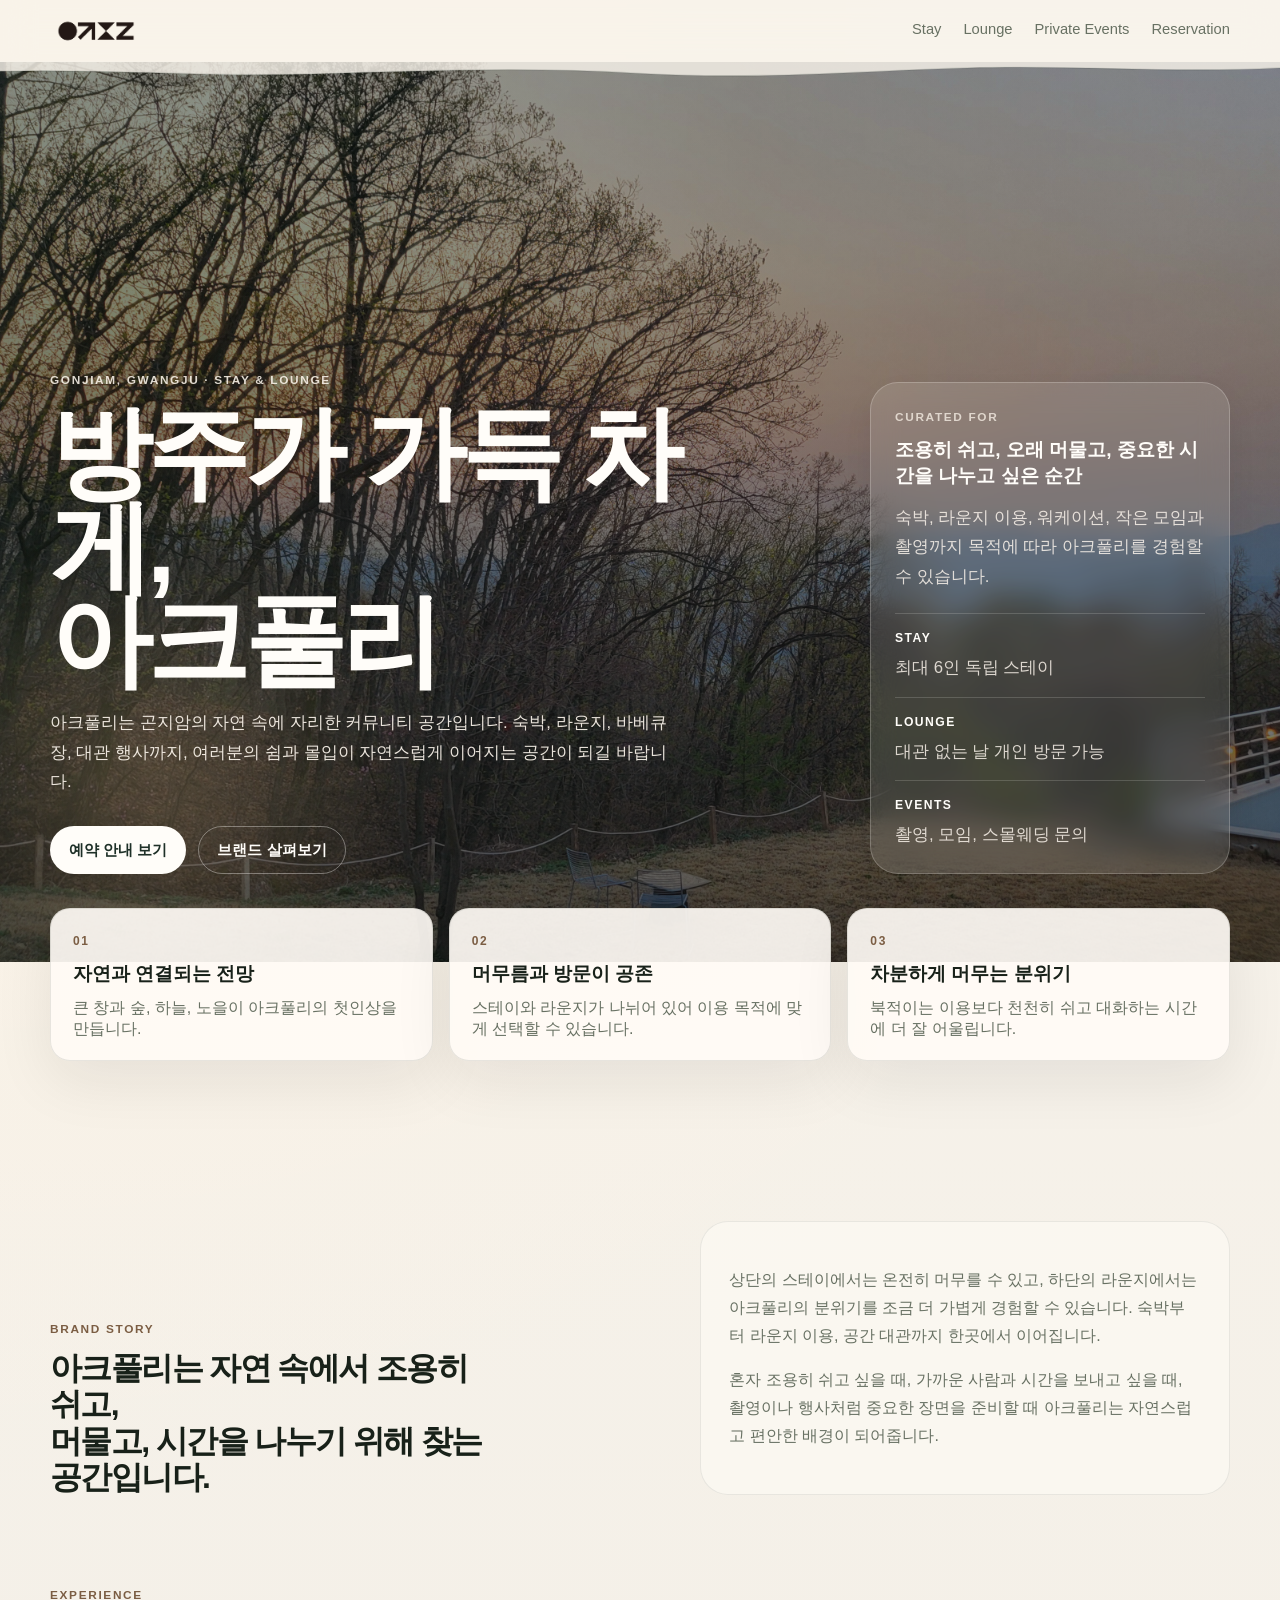
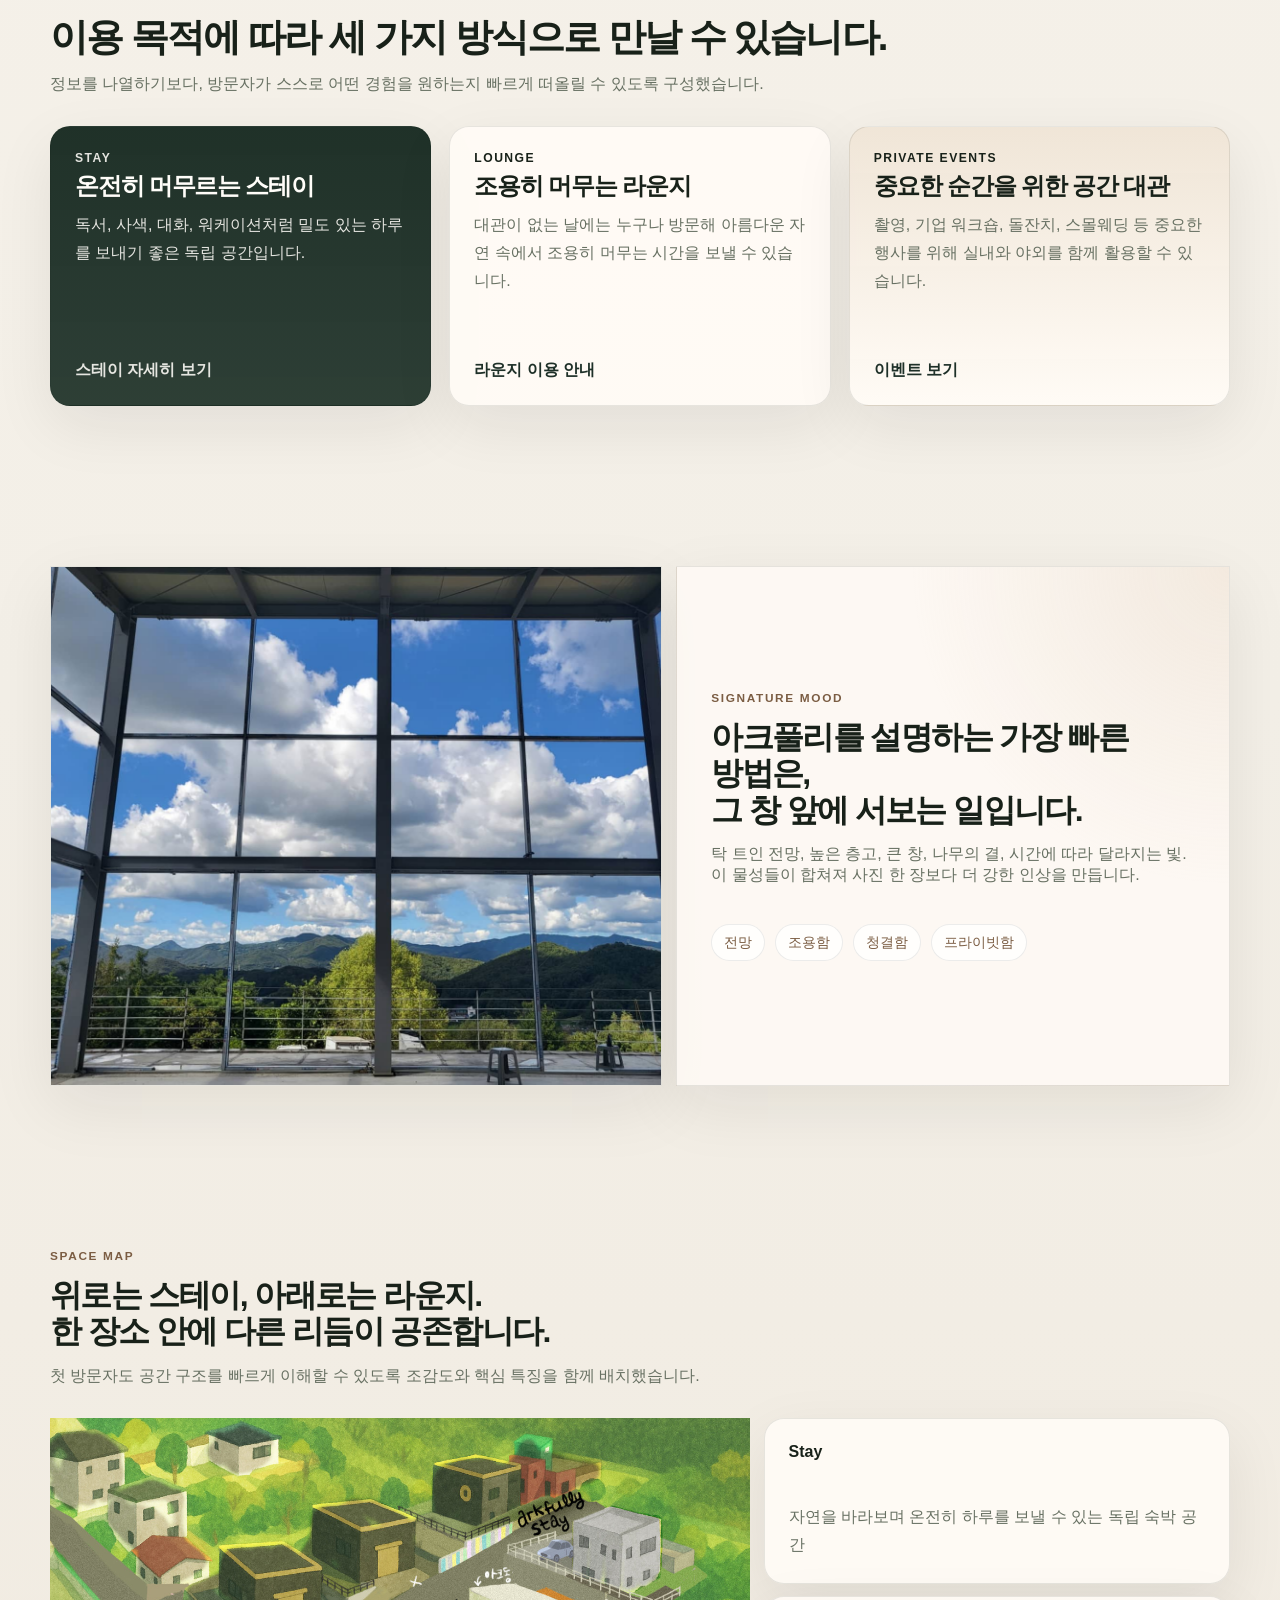
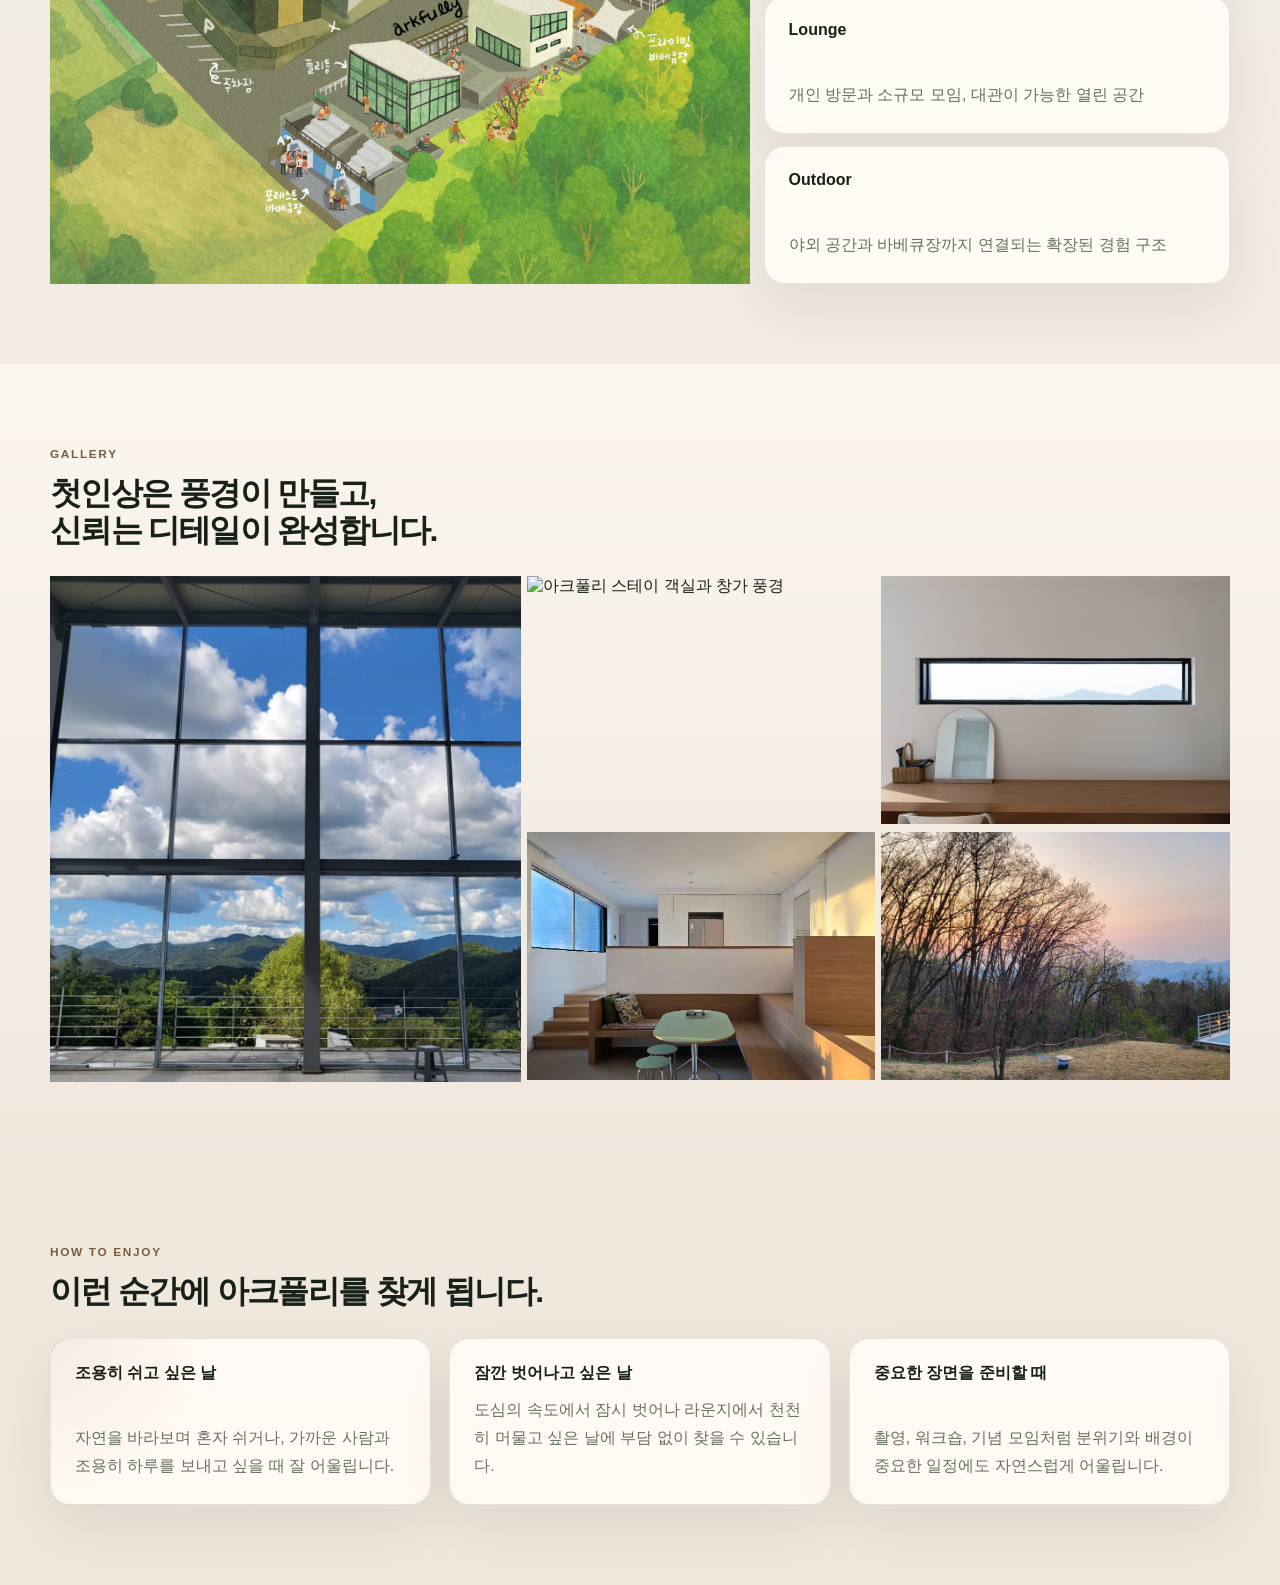
==== site/index.html @ 99c3beea "Initial site and GitHub Pages setup" ====
<!DOCTYPE html>
<html lang="ko">
<head>
  <meta charset="UTF-8">
  <meta name="viewport" content="width=device-width, initial-scale=1.0">
  <title>Arkfully | 자연 안에서 머무름의 결을 회복하는 공간</title>
  <meta name="description" content="아크풀리는 경기도 광주 곤지암에 위치한 스테이와 라운지 공간입니다. 자연, 조용함, 프라이빗한 머무름이 어우러진 아크풀리의 분위기를 만나보세요.">
  <link rel="preconnect" href="https://cdn.jsdelivr.net">
  <link rel="stylesheet" href="https://cdn.jsdelivr.net/gh/sunn-us/SUIT/fonts/variable/woff2/SUIT-Variable.css">
  <link rel="stylesheet" href="https://cdn.jsdelivr.net/npm/photoswipe@5.4.4/dist/photoswipe.css">
  <link rel="stylesheet" href="styles.css">
</head>
<body>
  <header class="site-header">
    <div class="shell nav-wrap">
      <a class="brand" href="index.html">
        <img src="assets/images/logo-brown.png" alt="arkfully logo">
      </a>
      <nav class="main-nav">
        <a href="stay.html">Stay</a>
        <a href="lounge.html">Lounge</a>
        <a href="events.html">Private Events</a>
        <a href="reservation.html">Reservation</a>
      </nav>
    </div>
  </header>

  <main>
    <section class="hero hero-home">
      <img class="hero-bg" src="assets/images/hero-main.jpg" alt="아크풀리의 숲과 노을, 야외 공간">
      <div class="hero-overlay"></div>
      <div class="hero-glow"></div>
      <div class="shell hero-content hero-grid">
        <div class="hero-copy">
          <span class="eyebrow">Gonjiam, Gwangju · Stay & Lounge</span>
          <h1>방주가 가득 차게,<br>아크풀리</h1>
          <p>아크풀리는 곤지암의 자연 속에 자리한 커뮤니티 공간입니다. 숙박, 라운지, 바베큐장, 대관 행사까지, 여러분의 쉼과 몰입이 자연스럽게 이어지는 공간이 되길 바랍니다.</p>
          <div class="hero-actions">
            <a class="btn btn-primary" href="reservation.html">예약 안내 보기</a>
            <a class="btn btn-ghost" href="#story">브랜드 살펴보기</a>
          </div>
        </div>
        <aside class="hero-note">
          <span class="hero-note-label">Curated For</span>
            <strong>조용히 쉬고, 오래 머물고, 중요한 시간을 나누고 싶은 순간</strong>
            <p>숙박, 라운지 이용, 워케이션, 작은 모임과 촬영까지 목적에 따라 아크풀리를 경험할 수 있습니다.</p>
          <div class="hero-note-list">
            <div>
              <span>Stay</span>
              <p>최대 6인 독립 스테이</p>
            </div>
            <div>
              <span>Lounge</span>
              <p>대관 없는 날 개인 방문 가능</p>
            </div>
            <div>
              <span>Events</span>
              <p>촬영, 모임, 스몰웨딩 문의</p>
            </div>
          </div>
        </aside>
      </div>
    </section>

    <section class="section section-overlap">
      <div class="shell">
        <div class="hero-metrics">
          <article>
            <span>01</span>
            <strong>자연과 연결되는 전망</strong>
            <p>큰 창과 숲, 하늘, 노을이 아크풀리의 첫인상을 만듭니다.</p>
          </article>
          <article>
            <span>02</span>
            <strong>머무름과 방문이 공존</strong>
            <p>스테이와 라운지가 나뉘어 있어 이용 목적에 맞게 선택할 수 있습니다.</p>
          </article>
          <article>
            <span>03</span>
            <strong>차분하게 머무는 분위기</strong>
            <p>북적이는 이용보다 천천히 쉬고 대화하는 시간에 더 잘 어울립니다.</p>
          </article>
        </div>
      </div>
    </section>

    <section class="section" id="story">
      <div class="shell">
        <div class="split-intro split-intro-strong">
          <div>
            <span class="section-kicker">Brand Story</span>
            <h2>아크풀리는 자연 속에서 조용히 쉬고,<br>머물고, 시간을 나누기 위해 찾는 공간입니다.</h2>
          </div>
          <div class="story-block">
            <p>상단의 스테이에서는 온전히 머무를 수 있고, 하단의 라운지에서는 아크풀리의 분위기를 조금 더 가볍게 경험할 수 있습니다. 숙박부터 라운지 이용, 공간 대관까지 한곳에서 이어집니다.</p>
            <p>혼자 조용히 쉬고 싶을 때, 가까운 사람과 시간을 보내고 싶을 때, 촬영이나 행사처럼 중요한 장면을 준비할 때 아크풀리는 자연스럽고 편안한 배경이 되어줍니다.</p>
          </div>
        </div>
      </div>
    </section>

    <section class="section compact-top">
      <div class="shell">
        <div class="section-head">
          <span class="section-kicker">Experience</span>
          <h2>이용 목적에 따라 세 가지 방식으로 만날 수 있습니다.</h2>
          <p>정보를 나열하기보다, 방문자가 스스로 어떤 경험을 원하는지 빠르게 떠올릴 수 있도록 구성했습니다.</p>
        </div>
        <div class="card-grid three">
          <article class="feature-card tone-forest feature-card-rich">
            <span>Stay</span>
            <h3>온전히 머무르는 스테이</h3>
            <p>독서, 사색, 대화, 워케이션처럼 밀도 있는 하루를 보내기 좋은 독립 공간입니다.</p>
            <a href="stay.html">스테이 자세히 보기</a>
          </article>
          <article class="feature-card feature-card-rich">
            <span>Lounge</span>
            <h3>조용히 머무는 라운지</h3>
            <p>대관이 없는 날에는 누구나 방문해 아름다운 자연 속에서 조용히 머무는 시간을 보낼 수 있습니다.</p>
            <a href="lounge.html">라운지 이용 안내</a>
          </article>
          <article class="feature-card tone-sand feature-card-rich">
            <span>Private Events</span>
            <h3>중요한 순간을 위한 공간 대관</h3>
            <p>촬영, 기업 워크숍, 돌잔치, 스몰웨딩 등 중요한 행사를 위해 실내와 야외를 함께 활용할 수 있습니다.</p>
            <a href="events.html">이벤트 보기</a>
          </article>
        </div>
      </div>
    </section>

    <section class="section">
      <div class="shell editorial-grid">
        <article class="editorial-card editorial-card-image">
          <img src="assets/images/ig-lounge-windowmountain.jpg" alt="아크풀리 라운지의 큰 창과 산 풍경">
        </article>
        <article class="editorial-card editorial-card-copy">
            <span class="section-kicker">Signature Mood</span>
          <h2>아크풀리를 설명하는 가장 빠른 방법은,<br>그 창 앞에 서보는 일입니다.</h2>
          <p>탁 트인 전망, 높은 층고, 큰 창, 나무의 결, 시간에 따라 달라지는 빛. 이 물성들이 합쳐져 사진 한 장보다 더 강한 인상을 만듭니다.</p>
          <div class="tag-row tag-row-neutral">
            <span>전망</span>
            <span>조용함</span>
            <span>청결함</span>
            <span>프라이빗함</span>
          </div>
        </article>
      </div>
    </section>

    <section class="section">
      <div class="shell">
        <div class="section-head short">
          <span class="section-kicker">Space Map</span>
          <h2>위로는 스테이, 아래로는 라운지.<br>한 장소 안에 다른 리듬이 공존합니다.</h2>
          <p>첫 방문자도 공간 구조를 빠르게 이해할 수 있도록 조감도와 핵심 특징을 함께 배치했습니다.</p>
        </div>
        <div class="overview-grid overview-grid-wide">
          <article class="overview-visual">
            <img src="assets/images/space-overview.jpeg" alt="아크풀리 공간 구조 조감도">
          </article>
          <div class="overview-list">
            <article class="mini-card">
              <strong>Stay</strong>
              <p>자연을 바라보며 온전히 하루를 보낼 수 있는 독립 숙박 공간</p>
            </article>
            <article class="mini-card">
              <strong>Lounge</strong>
              <p>개인 방문과 소규모 모임, 대관이 가능한 열린 공간</p>
            </article>
            <article class="mini-card">
              <strong>Outdoor</strong>
              <p>야외 공간과 바베큐장까지 연결되는 확장된 경험 구조</p>
            </article>
          </div>
        </div>
      </div>
    </section>

    <section class="section section-soft">
      <div class="shell">
        <div class="section-head short">
          <span class="section-kicker">Gallery</span>
          <h2>첫인상은 풍경이 만들고,<br>신뢰는 디테일이 완성합니다.</h2>
        </div>
        <div class="gallery-pswp js-pswp-gallery" id="main-gallery" aria-label="아크풀리 주요 사진 모음">
          <a class="gallery-tile gallery-tile-wide" href="assets/images/ig-lounge-windowmountain.jpg" data-pswp-width="1440" data-pswp-height="1080" target="_blank" rel="noreferrer">
            <img src="assets/images/ig-lounge-windowmountain.jpg" alt="아크풀리 라운지의 큰 창과 산 풍경">
            <span class="gallery-caption">라운지의 메인 뷰</span>
          </a>
          <a class="gallery-tile" href="assets/images/stay-05.jpg" data-pswp-width="6988" data-pswp-height="4659" target="_blank" rel="noreferrer">
            <img src="assets/images/stay-05.jpg" alt="아크풀리 스테이 객실과 창가 풍경">
            <span class="gallery-caption">볕이 머무는 객실</span>
          </a>
          <a class="gallery-tile" href="assets/images/stay-04.jpg" data-pswp-width="4000" data-pswp-height="2672" target="_blank" rel="noreferrer">
            <img src="assets/images/stay-04.jpg" alt="아크풀리 실내 전경">
            <span class="gallery-caption">공간의 넓이를 보여주는 장면</span>
          </a>
          <a class="gallery-tile" href="assets/images/ig-stay-living.jpg" data-pswp-width="1440" data-pswp-height="809" target="_blank" rel="noreferrer">
            <img src="assets/images/ig-stay-living.jpg" alt="아크풀리 스테이의 소파와 침실 디테일">
            <span class="gallery-caption">머무름의 디테일</span>
          </a>
          <a class="gallery-tile" href="assets/images/outdoor-01.jpg" data-pswp-width="4000" data-pswp-height="2252" target="_blank" rel="noreferrer">
            <img src="assets/images/outdoor-01.jpg" alt="아크풀리 야외 데크와 숲 풍경">
            <span class="gallery-caption">숲과 맞닿은 바깥</span>
          </a>
        </div>
      </div>
    </section>

    <section class="section">
      <div class="shell">
        <div class="section-head short">
          <span class="section-kicker">How To Enjoy</span>
          <h2>이런 순간에 아크풀리를 찾게 됩니다.</h2>
        </div>
        <div class="card-grid three">
          <article class="quote-card quote-card-accent">
            <strong>조용히 쉬고 싶은 날</strong>
            <p>자연을 바라보며 혼자 쉬거나, 가까운 사람과 조용히 하루를 보내고 싶을 때 잘 어울립니다.</p>
          </article>
          <article class="quote-card">
            <strong>잠깐 벗어나고 싶은 날</strong>
            <p>도심의 속도에서 잠시 벗어나 라운지에서 천천히 머물고 싶은 날에 부담 없이 찾을 수 있습니다.</p>
          </article>
          <article class="quote-card">
            <strong>중요한 장면을 준비할 때</strong>
            <p>촬영, 워크숍, 기념 모임처럼 분위기와 배경이 중요한 일정에도 자연스럽게 어울립니다.</p>
          </article>
        </div>
      </div>
    </section>
  </main>
  <script type="module" src="gallery.js"></script>
</body>
</html>
---- site/styles.css ----
:root {
  --bg: #f3efe7;
  --bg-deep: #e7dece;
  --paper: rgba(255, 251, 246, 0.92);
  --paper-strong: #fffdf9;
  --forest: #1e3028;
  --forest-soft: #304438;
  --earth: #7b5d43;
  --earth-deep: #5e4330;
  --sand: #d9c4ab;
  --sand-soft: #efe4d6;
  --text: #182119;
  --muted: #687163;
  --line: rgba(24, 33, 25, 0.1);
  --line-strong: rgba(24, 33, 25, 0.16);
  --white: #fffdf9;
  --shadow: 0 20px 60px rgba(29, 28, 23, 0.08);
  --shadow-soft: 0 14px 30px rgba(29, 28, 23, 0.06);
  --radius-lg: 28px;
  --radius-md: 20px;
}

* {
  box-sizing: border-box;
}

html {
  scroll-behavior: smooth;
}

body {
  margin: 0;
  color: var(--text);
  background:
    radial-gradient(circle at top left, rgba(255, 243, 226, 0.9), transparent 30%),
    linear-gradient(180deg, #f8f3eb 0%, var(--bg) 48%, #efe7db 100%);
  font-family: "SUIT Variable", "Pretendard", sans-serif;
}

img {
  display: block;
  max-width: 100%;
}

a {
  color: inherit;
  text-decoration: none;
}

.shell {
  width: min(1180px, calc(100% - 32px));
  margin: 0 auto;
}

.site-header {
  position: sticky;
  top: 0;
  z-index: 30;
  overflow: visible;
  backdrop-filter: blur(16px);
  background: rgba(248, 243, 235, 0.76);
  border-bottom: 0;
}

.site-header::after {
  content: "";
  position: absolute;
  left: 0;
  right: 0;
  top: calc(100% - 1px);
  height: 22px;
  pointer-events: none;
  background:
    url("data:image/svg+xml,%3Csvg xmlns='http://www.w3.org/2000/svg' viewBox='0 0 1440 32' preserveAspectRatio='none'%3E%3Cpath d='M0 0H1440V10C1320 18 1216 6 1088 10C972 14 850 28 720 18C592 8 472 14 352 19C232 24 120 11 0 15V0Z' fill='%23f8f3eb' fill-opacity='.82'/%3E%3Cpath d='M0 15C120 11 232 24 352 19C472 14 592 8 720 18C850 28 972 14 1088 10C1216 6 1320 18 1440 10' fill='none' stroke='%23212b24' stroke-opacity='.14' stroke-width='1.4' vector-effect='non-scaling-stroke'/%3E%3C/svg%3E")
    center bottom / 100% 100% no-repeat;
}

.nav-wrap {
  display: flex;
  align-items: center;
  justify-content: space-between;
  gap: 20px;
  padding: 14px 0;
}

.brand img {
  width: 92px;
}

.main-nav {
  display: flex;
  flex-wrap: wrap;
  gap: 22px;
  color: var(--muted);
  font-size: 0.92rem;
  font-weight: 520;
}

.main-nav a {
  position: relative;
  padding-bottom: 4px;
}

.main-nav a.active,
.main-nav a:hover {
  color: var(--forest);
}

.main-nav a.active::after,
.main-nav a:hover::after {
  content: "";
  position: absolute;
  left: 0;
  right: 0;
  bottom: 0;
  height: 1px;
  background: currentColor;
}

.hero {
  position: relative;
  overflow: hidden;
}

.hero-home {
  min-height: 100vh;
  display: grid;
  align-items: end;
}

.hero-bg,
.arch-frame img,
.overview-visual img,
.editorial-card-image img,
.gallery-card img {
  width: 100%;
  height: 100%;
  object-fit: cover;
}

.hero-bg {
  position: absolute;
  inset: 0;
  object-position: center center;
}

.hero-overlay {
  position: absolute;
  inset: 0;
  background:
    linear-gradient(180deg, rgba(18, 18, 18, 0.16), rgba(18, 18, 18, 0.58)),
    linear-gradient(120deg, rgba(18, 43, 31, 0.42), rgba(98, 64, 44, 0.18));
}

.hero-glow {
  position: absolute;
  inset: auto auto -12% -10%;
  width: 44vw;
  aspect-ratio: 1;
  border-radius: 999px;
  background: radial-gradient(circle, rgba(255, 204, 145, 0.24), transparent 68%);
  filter: blur(24px);
}

.hero-content {
  position: relative;
  z-index: 2;
  color: var(--white);
}

.hero-grid {
  display: grid;
  grid-template-columns: minmax(0, 1.15fr) minmax(280px, 360px);
  gap: 28px;
  padding: 120px 0 88px;
  align-items: end;
}

.hero-copy {
  max-width: 740px;
}

.hero-note {
  padding: 24px;
  border-radius: var(--radius-lg);
  background: rgba(255, 252, 247, 0.12);
  border: 1px solid rgba(255, 251, 246, 0.22);
  box-shadow: var(--shadow-soft);
  backdrop-filter: blur(14px);
}

.hero-note-label,
.eyebrow,
.section-kicker {
  display: inline-flex;
  align-items: center;
  letter-spacing: 0.14em;
  text-transform: uppercase;
  font-size: 0.74rem;
  font-weight: 700;
}

.eyebrow {
  color: rgba(255, 248, 239, 0.86);
}

.section-kicker {
  margin-bottom: 14px;
  color: var(--earth);
}

.hero-note-label {
  color: rgba(255, 248, 239, 0.72);
}

h1,
h2,
h3 {
  margin: 0;
  font-family: "SUIT Variable", "Pretendard", sans-serif;
  font-weight: 720;
  letter-spacing: -0.05em;
}

h1 {
  margin-top: 18px;
  font-size: clamp(3.4rem, 8vw, 6.8rem);
  line-height: 0.92;
}

h2 {
  font-size: clamp(1.72rem, 3vw, 2.8rem);
  line-height: 1.08;
}

h3 {
  font-size: 1.48rem;
  line-height: 1.12;
}

.hero p,
.page-copy,
.split-intro p,
.section-head p,
.feature-card p,
.mini-card p,
.quote-card p,
.hero-note p,
.cta-panel p,
.gallery-card figcaption {
  line-height: 1.75;
}

.hero p {
  max-width: 620px;
  margin: 20px 0 0;
  font-size: 1.05rem;
  color: rgba(255, 248, 239, 0.9);
}

.hero-actions {
  display: flex;
  flex-wrap: wrap;
  gap: 12px;
  margin-top: 30px;
}

.btn {
  display: inline-flex;
  align-items: center;
  justify-content: center;
  min-height: 48px;
  padding: 0 18px;
  border-radius: 999px;
  border: 1px solid transparent;
  font-size: 0.95rem;
  font-weight: 650;
  transition: transform 160ms ease, background-color 160ms ease, border-color 160ms ease;
}

.btn:hover {
  transform: translateY(-1px);
}

.btn-primary {
  background: var(--white);
  color: var(--forest);
}

.btn-ghost {
  background: transparent;
  color: var(--white);
  border-color: rgba(255, 253, 248, 0.36);
}

.btn-ghost.dark {
  color: var(--forest);
  border-color: rgba(33, 50, 40, 0.18);
}

.hero-note strong {
  display: block;
  margin-top: 12px;
  font-size: 1.2rem;
  line-height: 1.35;
}

.hero-note p {
  margin: 14px 0 0;
  color: rgba(255, 248, 239, 0.82);
}

.hero-note-list {
  display: grid;
  gap: 14px;
  margin-top: 22px;
}

.hero-note-list div {
  padding-top: 14px;
  border-top: 1px solid rgba(255, 253, 248, 0.16);
}

.hero-note-list span,
.feature-card span {
  display: inline-block;
  margin-bottom: 8px;
  color: inherit;
  font-size: 0.76rem;
  letter-spacing: 0.12em;
  text-transform: uppercase;
  font-weight: 700;
}

.hero-note-list p {
  margin: 0;
}

.section {
  position: relative;
  padding: 80px 0;
}

.section-overlap {
  margin-top: -54px;
  padding-top: 0;
}

.compact-top {
  padding-top: 10px;
}

.section-soft {
  background: linear-gradient(180deg, rgba(255, 251, 246, 0.64), rgba(240, 231, 220, 0.56));
}

.hero-metrics {
  display: grid;
  grid-template-columns: repeat(3, minmax(0, 1fr));
  gap: 16px;
}

.hero-metrics article,
.feature-card,
.mini-card,
.quote-card,
.cta-panel,
.editorial-card,
.gallery-card {
  border-radius: var(--radius-md);
  border: 1px solid var(--line);
  background: var(--paper);
  box-shadow: var(--shadow);
}

.hero-metrics article {
  padding: 22px 22px 20px;
}

.hero-metrics span {
  display: inline-block;
  color: var(--earth);
  font-size: 0.75rem;
  letter-spacing: 0.14em;
  text-transform: uppercase;
  font-weight: 700;
}

.hero-metrics strong {
  display: block;
  margin-top: 12px;
  font-size: 1.16rem;
  line-height: 1.35;
}

.hero-metrics p,
.split-intro p,
.section-head p,
.page-copy,
.mini-card p,
.feature-card p,
.quote-card p,
.cta-panel p,
.gallery-card figcaption {
  color: var(--muted);
}

.hero-metrics p {
  margin: 12px 0 0;
}

.split-intro {
  display: grid;
  grid-template-columns: 1.08fr 0.92fr;
  gap: 28px;
  align-items: end;
}

.split-intro-strong h2 {
  max-width: 13.5em;
}

.story-block {
  padding: 28px;
  border-radius: var(--radius-lg);
  background: rgba(255, 253, 248, 0.52);
  border: 1px solid rgba(24, 33, 25, 0.08);
}

.story-block p + p {
  margin-top: 16px;
}

.section-head {
  margin-bottom: 28px;
}

.section-head.short {
  max-width: 920px;
}

.section-head p {
  margin-top: 12px;
}

.card-grid {
  display: grid;
  gap: 18px;
}

.card-grid > * {
  height: 100%;
}

.card-grid.three {
  grid-template-columns: repeat(3, minmax(0, 1fr));
}

.card-grid.two {
  grid-template-columns: repeat(2, minmax(0, 1fr));
}

.feature-card,
.mini-card,
.quote-card {
  padding: 24px;
  display: flex;
  flex-direction: column;
}

.feature-card-rich {
  min-height: 280px;
}

.feature-card a {
  display: inline-block;
  margin-top: auto;
  padding-top: 18px;
  color: var(--forest);
  font-weight: 640;
}

.feature-card p,
.mini-card p,
.quote-card p {
  margin: 12px 0 0;
}

.tone-forest {
  background: linear-gradient(180deg, rgba(27, 45, 36, 0.98), rgba(37, 55, 46, 0.96));
  color: var(--white);
}

.tone-forest p,
.tone-forest span,
.tone-forest a {
  color: rgba(255, 253, 248, 0.88);
}

.tone-sand {
  background: linear-gradient(180deg, rgba(239, 228, 214, 0.95), rgba(255, 251, 246, 0.96));
}

.editorial-grid {
  display: grid;
  grid-template-columns: 1.05fr 0.95fr;
  gap: 14px;
  align-items: stretch;
}

.editorial-card {
  overflow: hidden;
  border-radius: 0;
}

.editorial-card-image {
  min-height: 520px;
}

.editorial-card-image img {
  object-position: center center;
}

.editorial-card-copy {
  padding: 34px;
  display: flex;
  flex-direction: column;
  justify-content: center;
  background:
    radial-gradient(circle at top right, rgba(217, 196, 171, 0.28), transparent 42%),
    rgba(255, 251, 246, 0.84);
}

.editorial-card-copy p {
  margin-top: 16px;
  color: var(--muted);
}

.editorial-card-copy h2,
.section-head.short h2,
.split-intro-strong h2 {
  font-size: clamp(1.64rem, 2.5vw, 2.45rem);
  line-height: 1.14;
  word-break: keep-all;
  overflow-wrap: normal;
}

.tag-row {
  display: flex;
  flex-wrap: wrap;
  gap: 10px;
  margin-top: 22px;
}

.tag-row span {
  padding: 8px 12px;
  border-radius: 999px;
  background: rgba(236, 228, 218, 0.9);
  color: var(--earth);
  font-size: 0.88rem;
  font-weight: 520;
}

.tag-row-neutral span {
  background: rgba(255, 255, 255, 0.76);
  border: 1px solid rgba(24, 33, 25, 0.08);
}

.overview-grid {
  display: grid;
  grid-template-columns: 1.15fr 0.85fr;
  gap: 14px;
  align-items: stretch;
}

.overview-grid-wide {
  grid-template-columns: minmax(0, 1.2fr) minmax(300px, 0.8fr);
}

.overview-visual {
  min-height: 420px;
  padding: 0;
  overflow: hidden;
  border-radius: 0;
  border: 0;
  background: transparent;
  box-shadow: none;
}

.overview-list {
  display: grid;
  gap: 12px;
}

.mini-card,
.quote-card {
  justify-content: space-between;
}

.quote-card-accent {
  background:
    radial-gradient(circle at top left, rgba(217, 196, 171, 0.26), transparent 40%),
    rgba(255, 251, 246, 0.95);
}

.curated-gallery {
  display: grid;
  grid-template-columns: 1.28fr 1fr 1fr;
  gap: 4px;
}

.gallery-pswp {
  display: grid;
  grid-template-columns: 1.35fr 1fr 1fr;
  gap: 6px;
}

.gallery-tile {
  display: block;
  color: inherit;
  position: relative;
  overflow: hidden;
}

.gallery-tile-wide {
  grid-row: span 2;
}

.gallery-tile img {
  width: 100%;
  height: 248px;
  object-fit: cover;
}

.gallery-tile-wide img {
  height: 100%;
  min-height: 506px;
}

.gallery-caption {
  position: absolute;
  left: 0;
  right: 0;
  bottom: 0;
  display: flex;
  align-items: flex-end;
  min-height: 36%;
  padding: 24px 18px 16px;
  font-size: 0.82rem;
  line-height: 1.45;
  letter-spacing: -0.01em;
  color: rgba(255, 253, 249, 0.92);
  background: linear-gradient(180deg, rgba(18, 18, 18, 0), rgba(18, 18, 18, 0.62));
  opacity: 0;
  transition: opacity 180ms ease;
}

.gallery-tile:hover .gallery-caption,
.gallery-tile:focus-visible .gallery-caption {
  opacity: 1;
}

.gallery-card {
  overflow: hidden;
  background: transparent;
  border-radius: 0;
  border: 0;
  box-shadow: none;
}

.gallery-card-large {
  grid-row: span 2;
}

.gallery-card img {
  height: 248px;
}

.gallery-card-large img {
  height: 100%;
  min-height: 506px;
}

.gallery-card figcaption {
  padding: 10px 2px 0;
  font-size: 0.9rem;
}

.cta-panel {
  display: flex;
  flex-wrap: wrap;
  align-items: center;
  justify-content: space-between;
  gap: 18px;
  padding: 30px;
}

.cta-panel-rich {
  background:
    radial-gradient(circle at top left, rgba(217, 196, 171, 0.22), transparent 30%),
    linear-gradient(180deg, rgba(255, 253, 248, 0.95), rgba(245, 238, 228, 0.92));
}

.cta-panel p {
  margin: 12px 0 0;
  max-width: 38rem;
}

.page-hero {
  padding: 80px 0 36px;
}

.page-hero-grid {
  display: grid;
  grid-template-columns: 0.95fr 1.05fr;
  gap: 22px;
  align-items: start;
}

.page-title {
  font-size: clamp(2.5rem, 5vw, 4.6rem);
}

.page-copy {
  max-width: 520px;
  margin: 14px 0 0;
}

.arch-frame {
  overflow: hidden;
  min-height: 460px;
  border-radius: 0;
  box-shadow: var(--shadow);
}

@media (max-width: 1080px) {
  .hero-grid,
  .split-intro,
  .editorial-grid,
  .overview-grid,
  .overview-grid-wide,
  .page-hero-grid,
  .card-grid.three,
  .card-grid.two {
    grid-template-columns: 1fr;
  }

  .hero-home {
    min-height: auto;
  }

  .hero-grid {
    padding-top: 110px;
  }

  .hero-note {
    max-width: 520px;
  }

  .hero-metrics,
  .curated-gallery {
    grid-template-columns: 1fr 1fr;
  }

  .gallery-pswp {
    grid-template-columns: 1fr 1fr;
  }

  .gallery-tile-wide {
    grid-row: auto;
    grid-column: span 2;
  }

  .gallery-tile-wide img {
    min-height: 360px;
  }
}

@media (max-width: 760px) {
  .nav-wrap {
    flex-direction: column;
    align-items: flex-start;
  }

  h1 {
    font-size: clamp(2.8rem, 12vw, 4.3rem);
  }

  h2 {
    line-height: 1.06;
  }

  .section {
    padding: 56px 0;
  }

  .hero-grid {
    padding: 104px 0 72px;
  }

  .section-overlap {
    margin-top: -34px;
  }

  .hero-metrics,
  .curated-gallery {
    grid-template-columns: 1fr;
  }

  .gallery-pswp {
    grid-template-columns: 1fr;
    gap: 8px;
  }

  .gallery-tile img,
  .gallery-tile-wide img {
    height: 240px;
  }

  .gallery-caption {
    opacity: 1;
    padding: 20px 14px 12px;
    font-size: 0.78rem;
  }

  .gallery-tile-wide {
    grid-column: auto;
  }

  .gallery-card img,
  .gallery-card-large img,
  .editorial-card-image,
  .overview-visual,
  .arch-frame {
    min-height: 0;
    height: 260px;
  }

  .editorial-card-copy,
  .story-block,
  .cta-panel {
    padding: 24px;
  }

  .feature-card,
  .mini-card,
  .quote-card,
  .hero-note,
  .hero-metrics article {
    padding: 20px;
  }
}
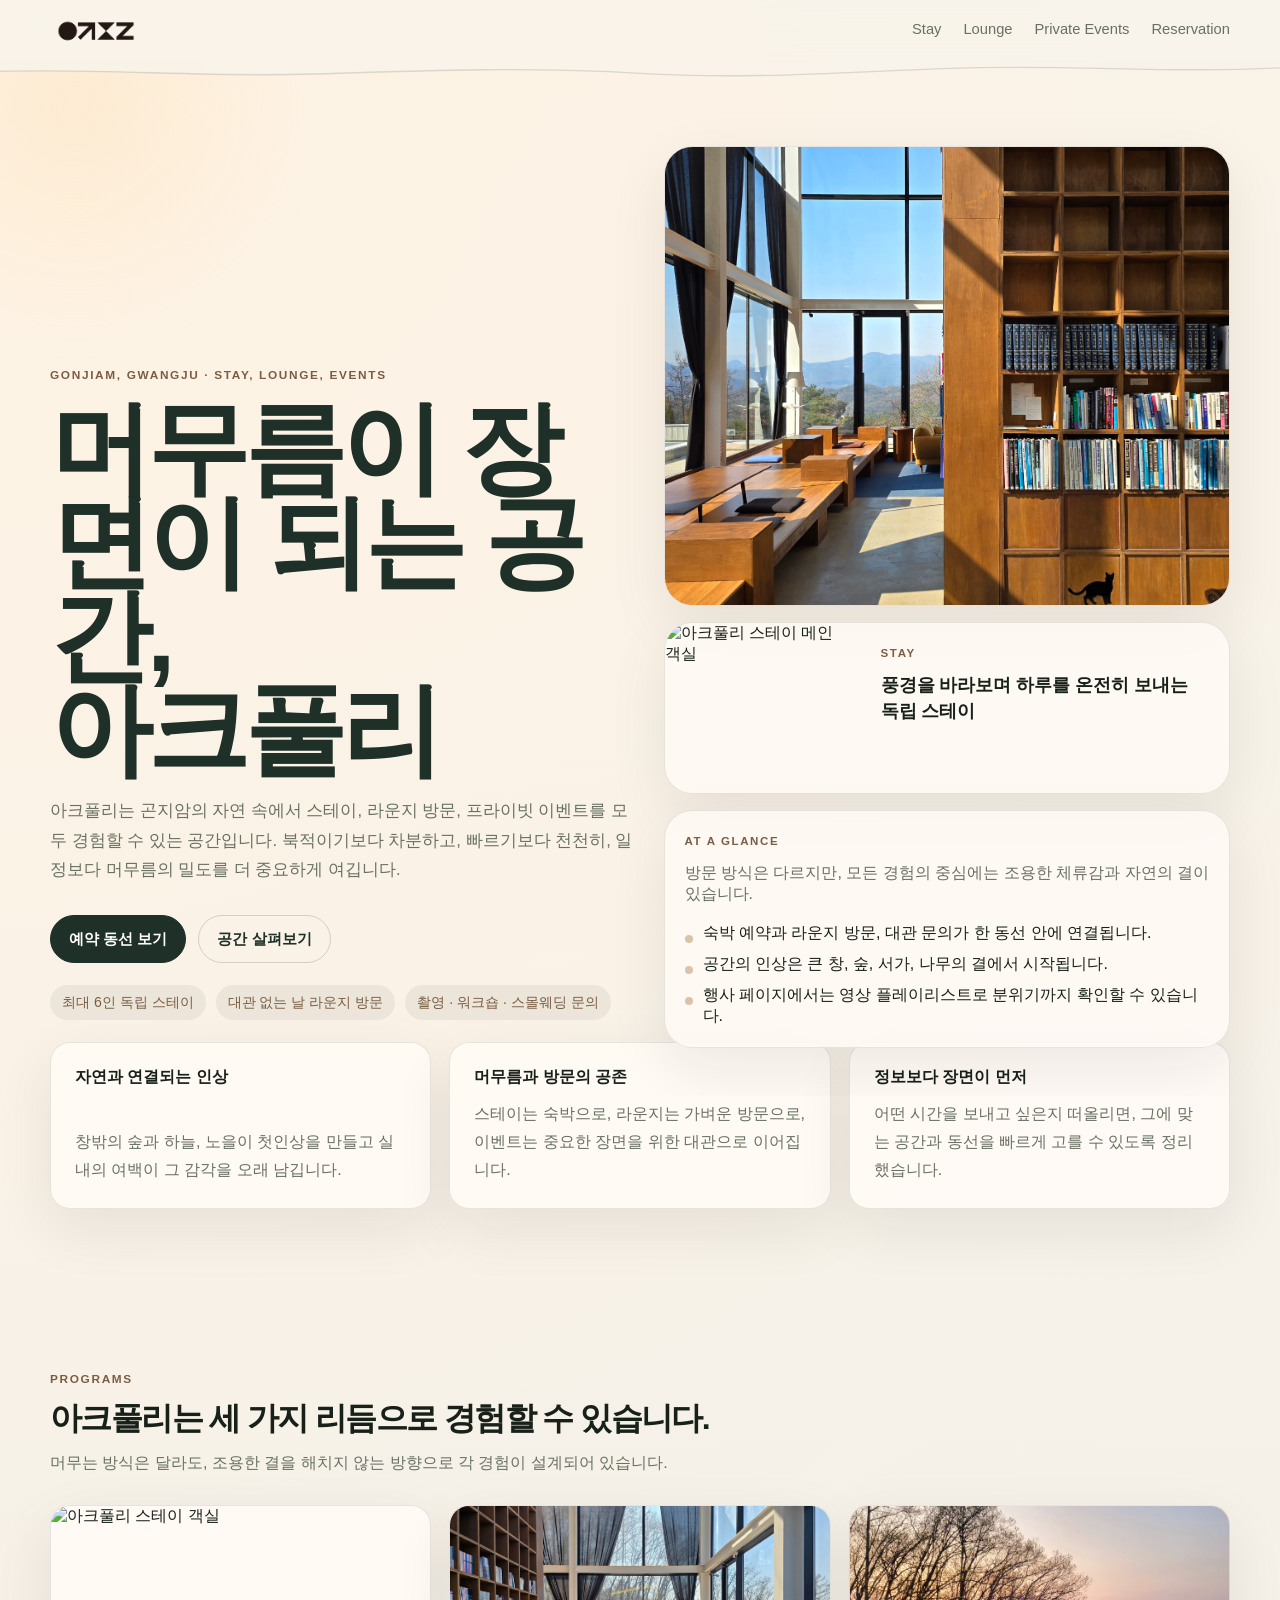
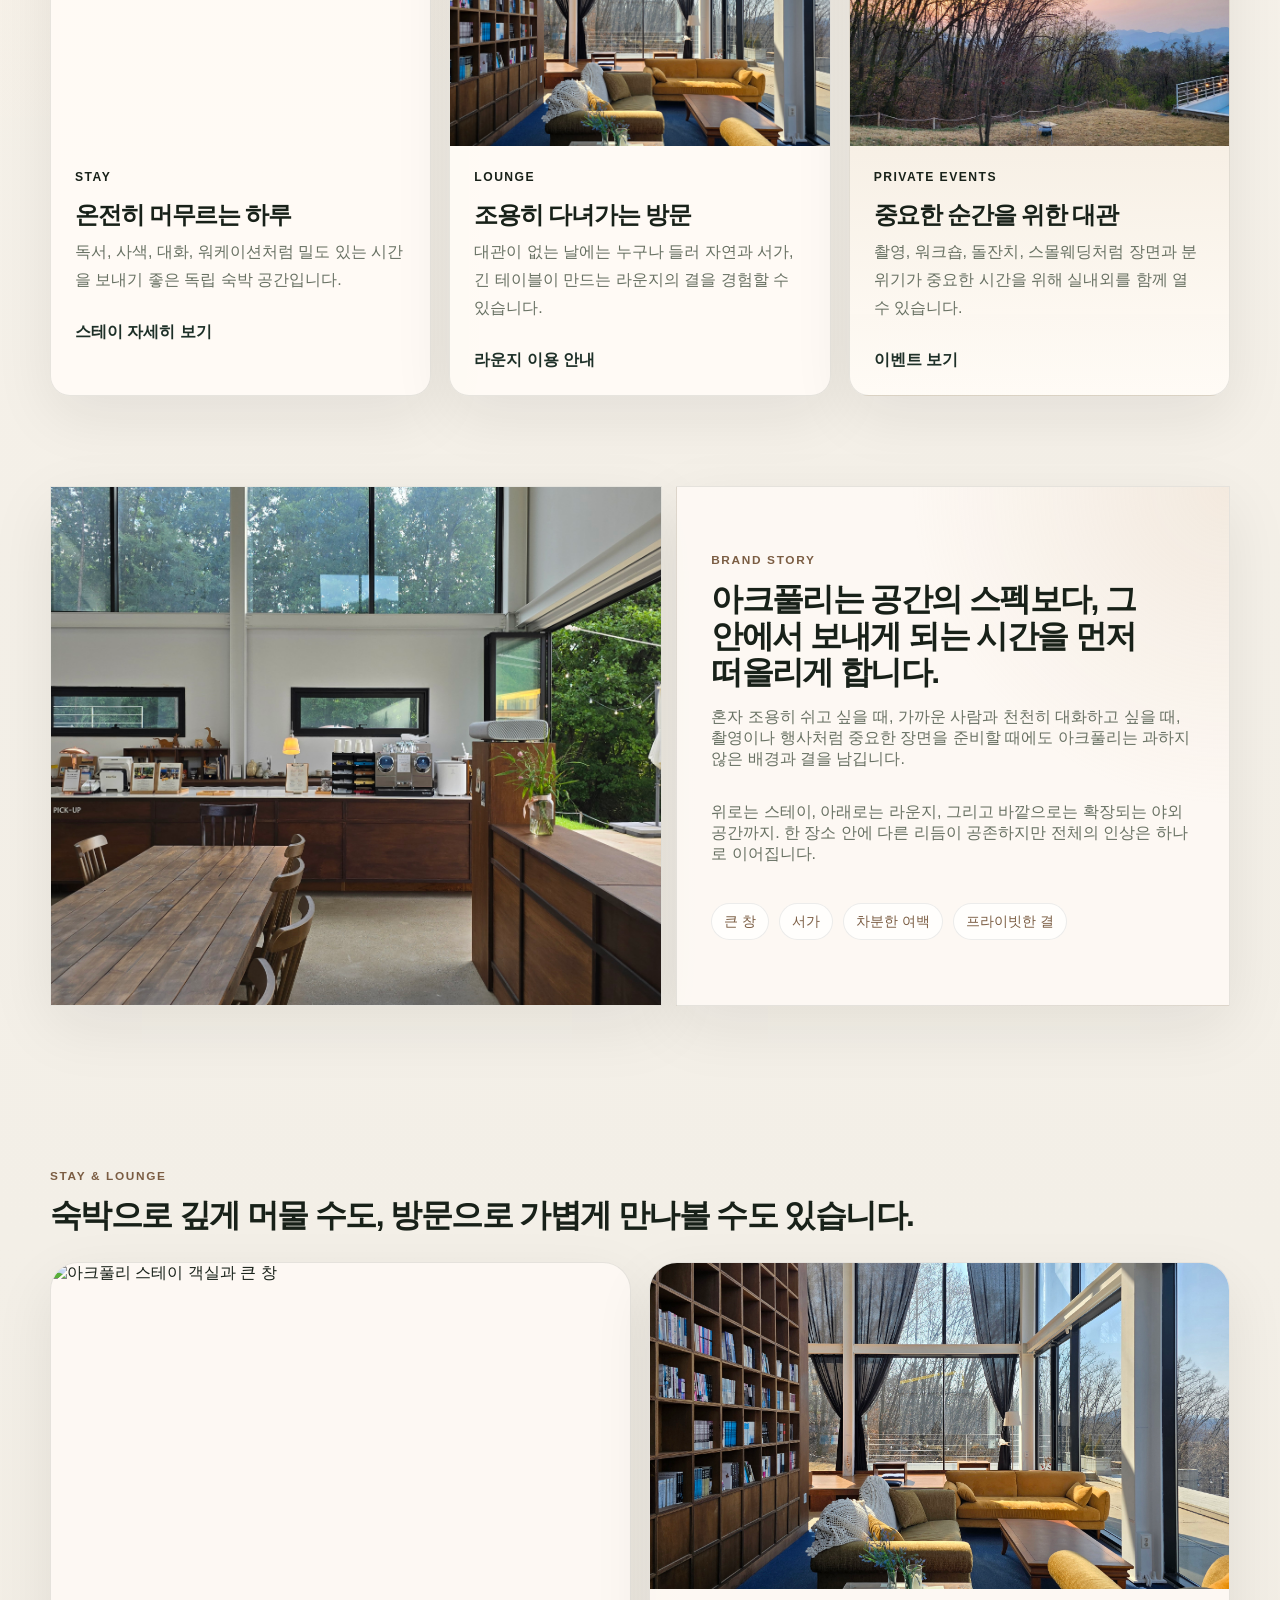
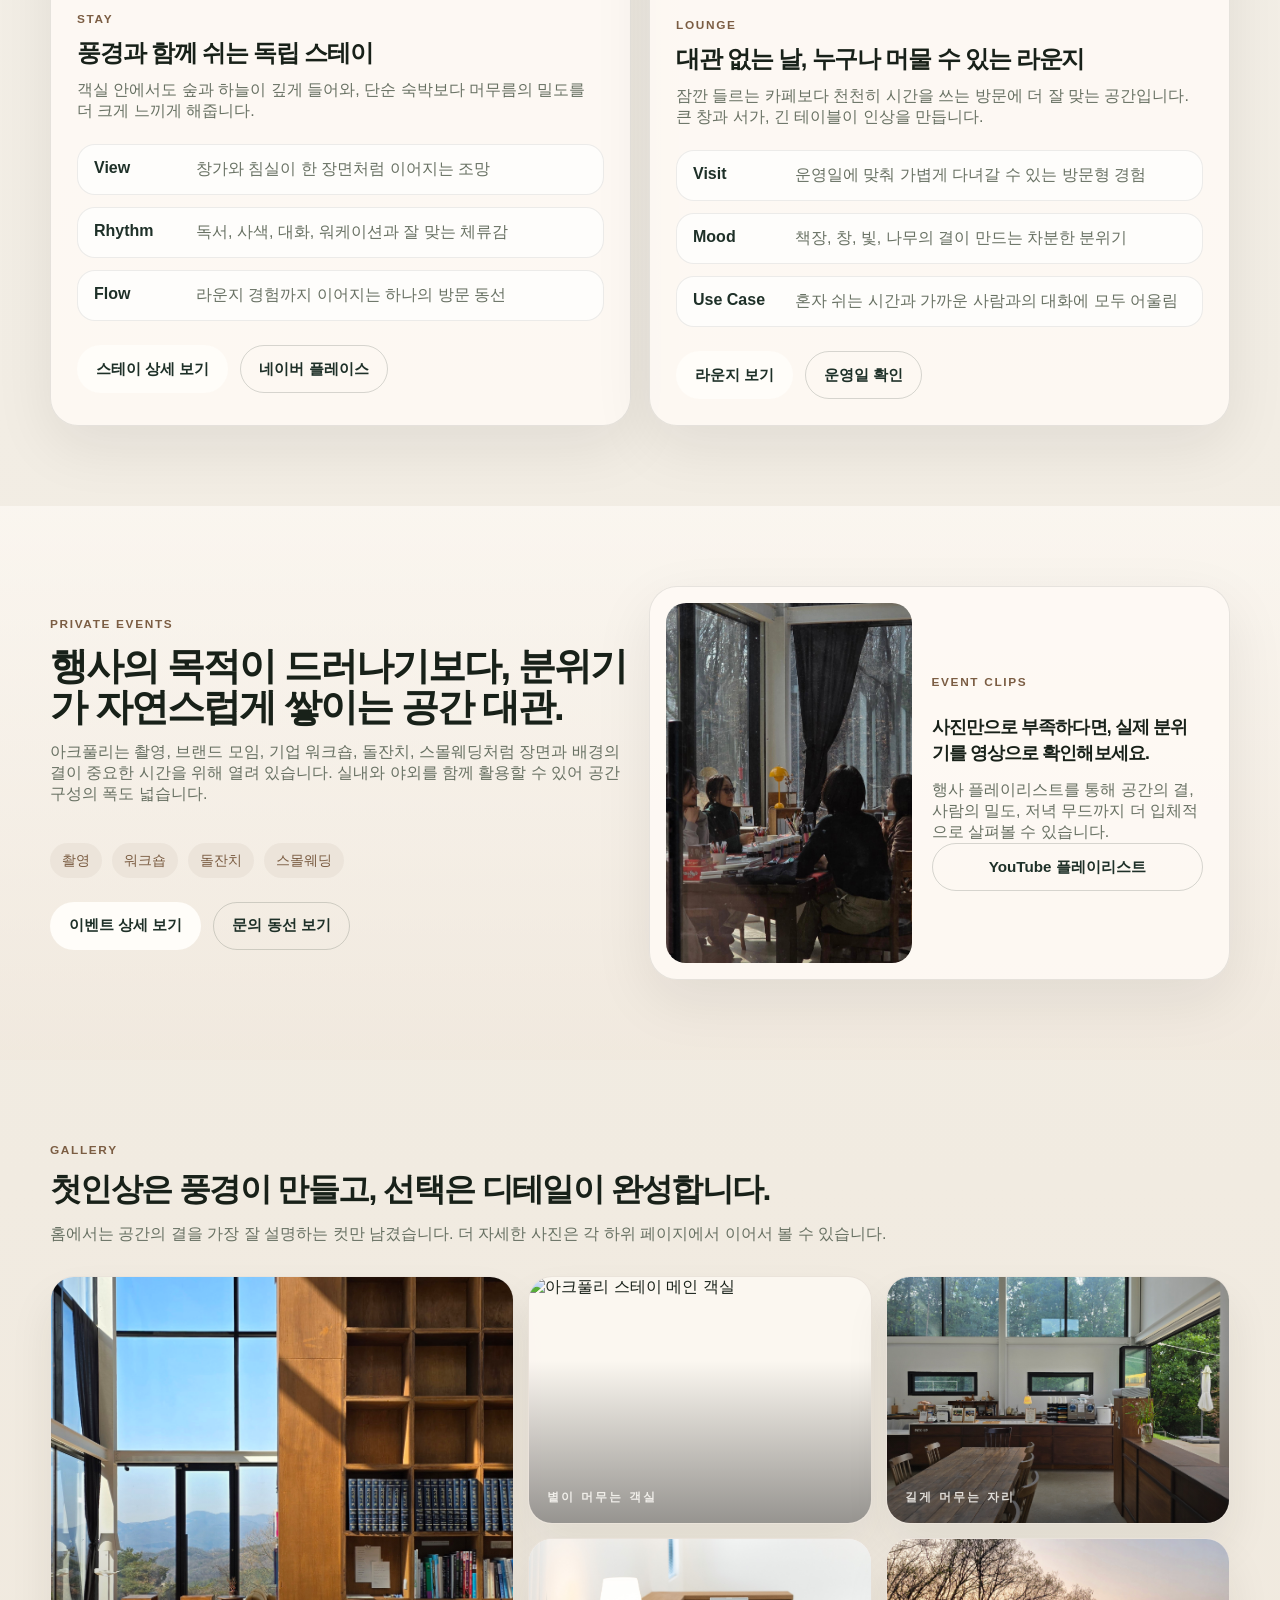
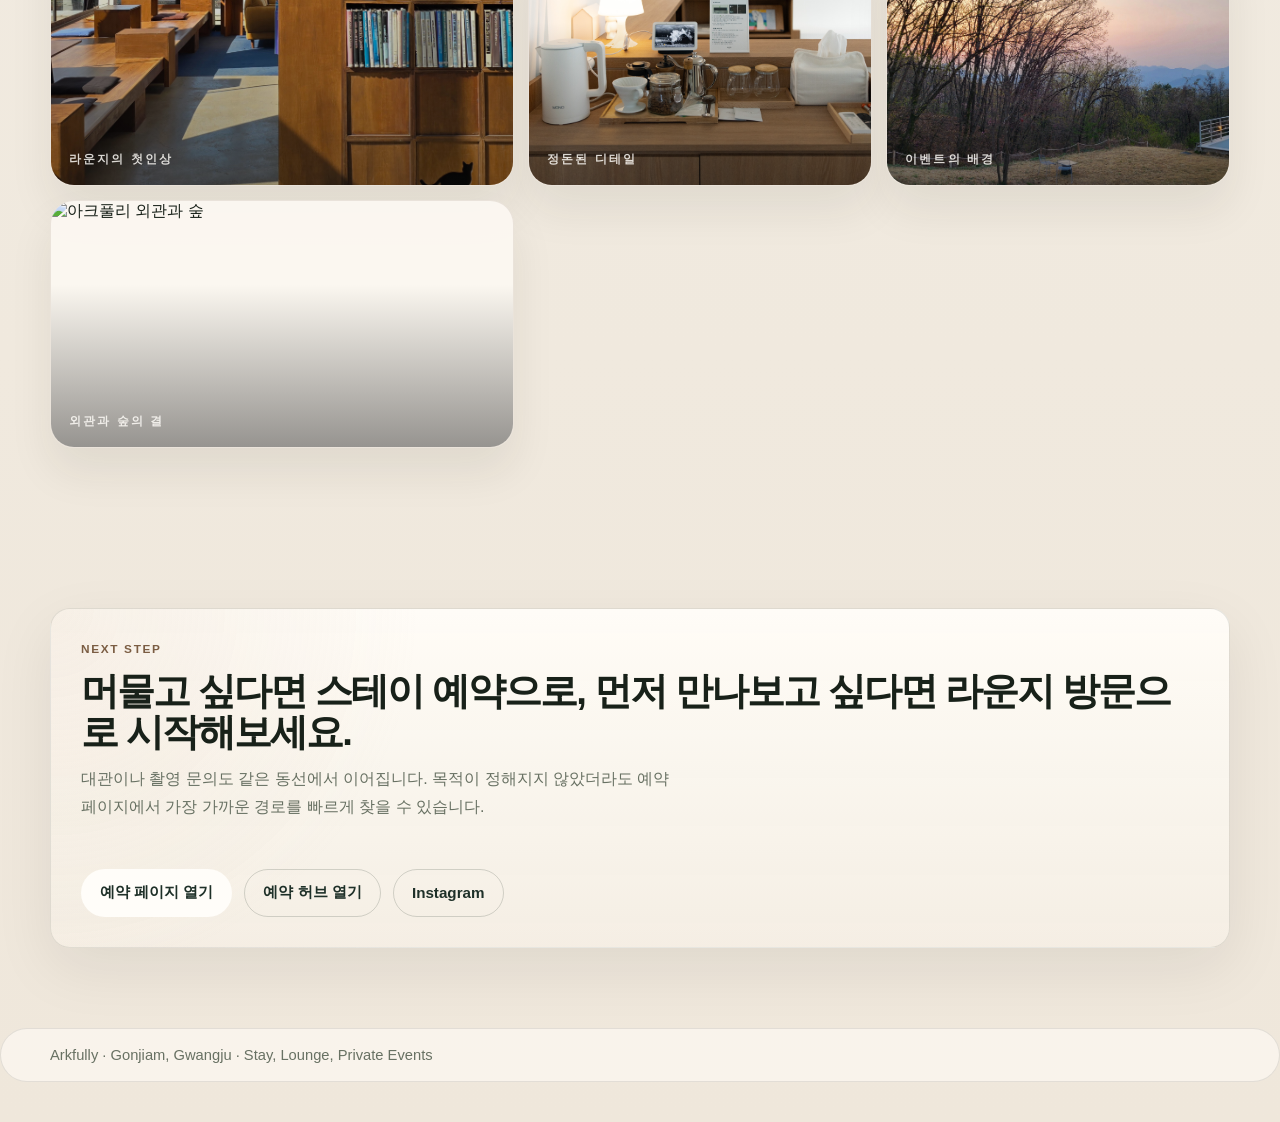
==== commit 592991b8: "Revamp homepage landing experience" ====
--- a/site/index.html
+++ b/site/index.html
@@ -3,8 +3,8 @@
 <head>
   <meta charset="UTF-8">
   <meta name="viewport" content="width=device-width, initial-scale=1.0">
-  <title>Arkfully | 자연 안에서 머무름의 결을 회복하는 공간</title>
-  <meta name="description" content="아크풀리는 경기도 광주 곤지암에 위치한 스테이와 라운지 공간입니다. 자연, 조용함, 프라이빗한 머무름이 어우러진 아크풀리의 분위기를 만나보세요.">
+  <title>Arkfully | 머무름이 장면이 되는 곤지암의 Stay & Lounge</title>
+  <meta name="description" content="아크풀리는 곤지암의 자연 속에서 스테이, 라운지, 프라이빗 이벤트를 경험할 수 있는 공간입니다. 조용히 머물고, 천천히 쉬고, 중요한 장면을 준비하는 시간을 위한 결을 담았습니다.">
   <link rel="preconnect" href="https://cdn.jsdelivr.net">
   <link rel="stylesheet" href="https://cdn.jsdelivr.net/gh/sunn-us/SUIT/fonts/variable/woff2/SUIT-Variable.css">
   <link rel="stylesheet" href="https://cdn.jsdelivr.net/npm/photoswipe@5.4.4/dist/photoswipe.css">
@@ -26,123 +26,143 @@
   </header>
 
   <main>
-    <section class="hero hero-home">
-      <img class="hero-bg" src="assets/images/hero-main.jpg" alt="아크풀리의 숲과 노을, 야외 공간">
-      <div class="hero-overlay"></div>
-      <div class="hero-glow"></div>
-      <div class="shell hero-content hero-grid">
-        <div class="hero-copy">
-          <span class="eyebrow">Gonjiam, Gwangju · Stay & Lounge</span>
-          <h1>방주가 가득 차게,<br>아크풀리</h1>
-          <p>아크풀리는 곤지암의 자연 속에 자리한 커뮤니티 공간입니다. 숙박, 라운지, 바베큐장, 대관 행사까지, 여러분의 쉼과 몰입이 자연스럽게 이어지는 공간이 되길 바랍니다.</p>
+    <section class="home-hero">
+      <div class="shell home-hero-grid">
+        <div class="home-hero-copy">
+          <span class="eyebrow">Gonjiam, Gwangju · Stay, Lounge, Events</span>
+          <h1>머무름이 장면이 되는 공간,<br>아크풀리</h1>
+          <p>
+            아크풀리는 곤지암의 자연 속에서 스테이, 라운지 방문, 프라이빗 이벤트를
+            모두 경험할 수 있는 공간입니다. 북적이기보다 차분하고, 빠르기보다 천천히,
+            일정보다 머무름의 밀도를 더 중요하게 여깁니다.
+          </p>
           <div class="hero-actions">
-            <a class="btn btn-primary" href="reservation.html">예약 안내 보기</a>
-            <a class="btn btn-ghost" href="#story">브랜드 살펴보기</a>
-          </div>
-        </div>
-        <aside class="hero-note">
-          <span class="hero-note-label">Curated For</span>
-            <strong>조용히 쉬고, 오래 머물고, 중요한 시간을 나누고 싶은 순간</strong>
-            <p>숙박, 라운지 이용, 워케이션, 작은 모임과 촬영까지 목적에 따라 아크풀리를 경험할 수 있습니다.</p>
-          <div class="hero-note-list">
-            <div>
-              <span>Stay</span>
-              <p>최대 6인 독립 스테이</p>
-            </div>
-            <div>
-              <span>Lounge</span>
-              <p>대관 없는 날 개인 방문 가능</p>
-            </div>
-            <div>
-              <span>Events</span>
-              <p>촬영, 모임, 스몰웨딩 문의</p>
-            </div>
-          </div>
-        </aside>
+            <a class="btn btn-primary" href="reservation.html">예약 동선 보기</a>
+            <a class="btn btn-ghost" href="#programs">공간 살펴보기</a>
+          </div>
+          <div class="tag-row">
+            <span>최대 6인 독립 스테이</span>
+            <span>대관 없는 날 라운지 방문</span>
+            <span>촬영 · 워크숍 · 스몰웨딩 문의</span>
+          </div>
+        </div>
+
+        <div class="home-hero-visual">
+          <article class="home-hero-frame">
+            <img src="assets/images/home-hero-lounge.jpg" alt="아크풀리 라운지의 큰 창과 서가">
+          </article>
+
+          <div class="home-hero-stack">
+            <article class="home-hero-aside">
+              <img src="assets/images/home-stay-main.jpg" alt="아크풀리 스테이 메인 객실">
+              <div>
+                <span class="home-hero-label">Stay</span>
+                <strong>풍경을 바라보며 하루를 온전히 보내는 독립 스테이</strong>
+              </div>
+            </article>
+
+            <article class="home-hero-note">
+              <span class="home-hero-label">At A Glance</span>
+              <p>방문 방식은 다르지만, 모든 경험의 중심에는 조용한 체류감과 자연의 결이 있습니다.</p>
+              <ul class="home-inline-list">
+                <li>숙박 예약과 라운지 방문, 대관 문의가 한 동선 안에 연결됩니다.</li>
+                <li>공간의 인상은 큰 창, 숲, 서가, 나무의 결에서 시작됩니다.</li>
+                <li>행사 페이지에서는 영상 플레이리스트로 분위기까지 확인할 수 있습니다.</li>
+              </ul>
+            </article>
+          </div>
+        </div>
       </div>
     </section>
 
     <section class="section section-overlap">
       <div class="shell">
-        <div class="hero-metrics">
-          <article>
-            <span>01</span>
-            <strong>자연과 연결되는 전망</strong>
-            <p>큰 창과 숲, 하늘, 노을이 아크풀리의 첫인상을 만듭니다.</p>
-          </article>
-          <article>
-            <span>02</span>
-            <strong>머무름과 방문이 공존</strong>
-            <p>스테이와 라운지가 나뉘어 있어 이용 목적에 맞게 선택할 수 있습니다.</p>
-          </article>
-          <article>
-            <span>03</span>
-            <strong>차분하게 머무는 분위기</strong>
-            <p>북적이는 이용보다 천천히 쉬고 대화하는 시간에 더 잘 어울립니다.</p>
-          </article>
-        </div>
-      </div>
-    </section>
-
-    <section class="section" id="story">
+        <div class="card-grid three">
+          <article class="mini-card">
+            <strong>자연과 연결되는 인상</strong>
+            <p>창밖의 숲과 하늘, 노을이 첫인상을 만들고 실내의 여백이 그 감각을 오래 남깁니다.</p>
+          </article>
+          <article class="mini-card">
+            <strong>머무름과 방문의 공존</strong>
+            <p>스테이는 숙박으로, 라운지는 가벼운 방문으로, 이벤트는 중요한 장면을 위한 대관으로 이어집니다.</p>
+          </article>
+          <article class="mini-card">
+            <strong>정보보다 장면이 먼저</strong>
+            <p>어떤 시간을 보내고 싶은지 떠올리면, 그에 맞는 공간과 동선을 빠르게 고를 수 있도록 정리했습니다.</p>
+          </article>
+        </div>
+      </div>
+    </section>
+
+    <section class="section" id="programs">
       <div class="shell">
-        <div class="split-intro split-intro-strong">
-          <div>
-            <span class="section-kicker">Brand Story</span>
-            <h2>아크풀리는 자연 속에서 조용히 쉬고,<br>머물고, 시간을 나누기 위해 찾는 공간입니다.</h2>
-          </div>
-          <div class="story-block">
-            <p>상단의 스테이에서는 온전히 머무를 수 있고, 하단의 라운지에서는 아크풀리의 분위기를 조금 더 가볍게 경험할 수 있습니다. 숙박부터 라운지 이용, 공간 대관까지 한곳에서 이어집니다.</p>
-            <p>혼자 조용히 쉬고 싶을 때, 가까운 사람과 시간을 보내고 싶을 때, 촬영이나 행사처럼 중요한 장면을 준비할 때 아크풀리는 자연스럽고 편안한 배경이 되어줍니다.</p>
-          </div>
+        <div class="section-head short">
+          <span class="section-kicker">Programs</span>
+          <h2>아크풀리는 세 가지 리듬으로 경험할 수 있습니다.</h2>
+          <p>머무는 방식은 달라도, 조용한 결을 해치지 않는 방향으로 각 경험이 설계되어 있습니다.</p>
+        </div>
+
+        <div class="card-grid three home-experience-grid">
+          <article class="feature-card home-experience-card">
+            <div class="home-experience-media">
+              <img src="assets/images/home-stay-main.jpg" alt="아크풀리 스테이 객실">
+            </div>
+            <div class="home-experience-body">
+              <span>Stay</span>
+              <h3>온전히 머무르는 하루</h3>
+              <p>독서, 사색, 대화, 워케이션처럼 밀도 있는 시간을 보내기 좋은 독립 숙박 공간입니다.</p>
+              <a href="stay.html">스테이 자세히 보기</a>
+            </div>
+          </article>
+
+          <article class="feature-card home-experience-card">
+            <div class="home-experience-media">
+              <img src="assets/images/home-lounge-main.jpg" alt="아크풀리 라운지 메인 전경">
+            </div>
+            <div class="home-experience-body">
+              <span>Lounge</span>
+              <h3>조용히 다녀가는 방문</h3>
+              <p>대관이 없는 날에는 누구나 들러 자연과 서가, 긴 테이블이 만드는 라운지의 결을 경험할 수 있습니다.</p>
+              <a href="lounge.html">라운지 이용 안내</a>
+            </div>
+          </article>
+
+          <article class="feature-card home-experience-card tone-sand">
+            <div class="home-experience-media">
+              <img src="assets/images/home-event-landscape.jpg" alt="아크풀리 이벤트 공간과 바깥 풍경">
+            </div>
+            <div class="home-experience-body">
+              <span>Private Events</span>
+              <h3>중요한 순간을 위한 대관</h3>
+              <p>촬영, 워크숍, 돌잔치, 스몰웨딩처럼 장면과 분위기가 중요한 시간을 위해 실내외를 함께 열 수 있습니다.</p>
+              <a href="events.html">이벤트 보기</a>
+            </div>
+          </article>
         </div>
       </div>
     </section>
 
     <section class="section compact-top">
-      <div class="shell">
-        <div class="section-head">
-          <span class="section-kicker">Experience</span>
-          <h2>이용 목적에 따라 세 가지 방식으로 만날 수 있습니다.</h2>
-          <p>정보를 나열하기보다, 방문자가 스스로 어떤 경험을 원하는지 빠르게 떠올릴 수 있도록 구성했습니다.</p>
-        </div>
-        <div class="card-grid three">
-          <article class="feature-card tone-forest feature-card-rich">
-            <span>Stay</span>
-            <h3>온전히 머무르는 스테이</h3>
-            <p>독서, 사색, 대화, 워케이션처럼 밀도 있는 하루를 보내기 좋은 독립 공간입니다.</p>
-            <a href="stay.html">스테이 자세히 보기</a>
-          </article>
-          <article class="feature-card feature-card-rich">
-            <span>Lounge</span>
-            <h3>조용히 머무는 라운지</h3>
-            <p>대관이 없는 날에는 누구나 방문해 아름다운 자연 속에서 조용히 머무는 시간을 보낼 수 있습니다.</p>
-            <a href="lounge.html">라운지 이용 안내</a>
-          </article>
-          <article class="feature-card tone-sand feature-card-rich">
-            <span>Private Events</span>
-            <h3>중요한 순간을 위한 공간 대관</h3>
-            <p>촬영, 기업 워크숍, 돌잔치, 스몰웨딩 등 중요한 행사를 위해 실내와 야외를 함께 활용할 수 있습니다.</p>
-            <a href="events.html">이벤트 보기</a>
-          </article>
-        </div>
-      </div>
-    </section>
-
-    <section class="section">
       <div class="shell editorial-grid">
         <article class="editorial-card editorial-card-image">
-          <img src="assets/images/ig-lounge-windowmountain.jpg" alt="아크풀리 라운지의 큰 창과 산 풍경">
+          <img src="assets/images/home-space-overview.jpg" alt="아크풀리의 큰 테이블과 창">
         </article>
         <article class="editorial-card editorial-card-copy">
-            <span class="section-kicker">Signature Mood</span>
-          <h2>아크풀리를 설명하는 가장 빠른 방법은,<br>그 창 앞에 서보는 일입니다.</h2>
-          <p>탁 트인 전망, 높은 층고, 큰 창, 나무의 결, 시간에 따라 달라지는 빛. 이 물성들이 합쳐져 사진 한 장보다 더 강한 인상을 만듭니다.</p>
+          <span class="section-kicker">Brand Story</span>
+          <h2>아크풀리는 공간의 스펙보다, 그 안에서 보내게 되는 시간을 먼저 떠올리게 합니다.</h2>
+          <p>
+            혼자 조용히 쉬고 싶을 때, 가까운 사람과 천천히 대화하고 싶을 때,
+            촬영이나 행사처럼 중요한 장면을 준비할 때에도 아크풀리는 과하지 않은 배경과 결을 남깁니다.
+          </p>
+          <p>
+            위로는 스테이, 아래로는 라운지, 그리고 바깥으로는 확장되는 야외 공간까지.
+            한 장소 안에 다른 리듬이 공존하지만 전체의 인상은 하나로 이어집니다.
+          </p>
           <div class="tag-row tag-row-neutral">
-            <span>전망</span>
-            <span>조용함</span>
-            <span>청결함</span>
-            <span>프라이빗함</span>
+            <span>큰 창</span>
+            <span>서가</span>
+            <span>차분한 여백</span>
+            <span>프라이빗한 결</span>
           </div>
         </article>
       </div>
@@ -151,86 +171,148 @@
     <section class="section">
       <div class="shell">
         <div class="section-head short">
-          <span class="section-kicker">Space Map</span>
-          <h2>위로는 스테이, 아래로는 라운지.<br>한 장소 안에 다른 리듬이 공존합니다.</h2>
-          <p>첫 방문자도 공간 구조를 빠르게 이해할 수 있도록 조감도와 핵심 특징을 함께 배치했습니다.</p>
-        </div>
-        <div class="overview-grid overview-grid-wide">
-          <article class="overview-visual">
-            <img src="assets/images/space-overview.jpeg" alt="아크풀리 공간 구조 조감도">
-          </article>
-          <div class="overview-list">
-            <article class="mini-card">
-              <strong>Stay</strong>
-              <p>자연을 바라보며 온전히 하루를 보낼 수 있는 독립 숙박 공간</p>
-            </article>
-            <article class="mini-card">
-              <strong>Lounge</strong>
-              <p>개인 방문과 소규모 모임, 대관이 가능한 열린 공간</p>
-            </article>
-            <article class="mini-card">
-              <strong>Outdoor</strong>
-              <p>야외 공간과 바베큐장까지 연결되는 확장된 경험 구조</p>
-            </article>
-          </div>
+          <span class="section-kicker">Stay & Lounge</span>
+          <h2>숙박으로 깊게 머물 수도, 방문으로 가볍게 만나볼 수도 있습니다.</h2>
+        </div>
+
+        <div class="home-duo-grid">
+          <article class="home-program-card">
+            <div class="home-program-media">
+              <img src="assets/images/home-stay-main.jpg" alt="아크풀리 스테이 객실과 큰 창">
+            </div>
+            <div class="home-program-body">
+              <span class="section-kicker">Stay</span>
+              <h3>풍경과 함께 쉬는 독립 스테이</h3>
+              <p>객실 안에서도 숲과 하늘이 깊게 들어와, 단순 숙박보다 머무름의 밀도를 더 크게 느끼게 해줍니다.</p>
+              <ul class="home-program-details">
+                <li><strong>View</strong><span>창가와 침실이 한 장면처럼 이어지는 조망</span></li>
+                <li><strong>Rhythm</strong><span>독서, 사색, 대화, 워케이션과 잘 맞는 체류감</span></li>
+                <li><strong>Flow</strong><span>라운지 경험까지 이어지는 하나의 방문 동선</span></li>
+              </ul>
+              <div class="hero-actions">
+                <a class="btn btn-primary" href="stay.html">스테이 상세 보기</a>
+                <a class="btn btn-ghost dark" href="https://naver.me/5HkQhgPl" target="_blank" rel="noreferrer">네이버 플레이스</a>
+              </div>
+            </div>
+          </article>
+
+          <article class="home-program-card">
+            <div class="home-program-media">
+              <img src="assets/images/home-lounge-main.jpg" alt="아크풀리 라운지 전경">
+            </div>
+            <div class="home-program-body">
+              <span class="section-kicker">Lounge</span>
+              <h3>대관 없는 날, 누구나 머물 수 있는 라운지</h3>
+              <p>잠깐 들르는 카페보다 천천히 시간을 쓰는 방문에 더 잘 맞는 공간입니다. 큰 창과 서가, 긴 테이블이 인상을 만듭니다.</p>
+              <ul class="home-program-details">
+                <li><strong>Visit</strong><span>운영일에 맞춰 가볍게 다녀갈 수 있는 방문형 경험</span></li>
+                <li><strong>Mood</strong><span>책장, 창, 빛, 나무의 결이 만드는 차분한 분위기</span></li>
+                <li><strong>Use Case</strong><span>혼자 쉬는 시간과 가까운 사람과의 대화에 모두 어울림</span></li>
+              </ul>
+              <div class="hero-actions">
+                <a class="btn btn-primary" href="lounge.html">라운지 보기</a>
+                <a class="btn btn-ghost dark" href="https://www.instagram.com/arkfully" target="_blank" rel="noreferrer">운영일 확인</a>
+              </div>
+            </div>
+          </article>
         </div>
       </div>
     </section>
 
     <section class="section section-soft">
+      <div class="shell home-event-grid">
+        <div class="home-event-copy">
+          <span class="section-kicker">Private Events</span>
+          <h2>행사의 목적이 드러나기보다, 분위기가 자연스럽게 쌓이는 공간 대관.</h2>
+          <p>
+            아크풀리는 촬영, 브랜드 모임, 기업 워크숍, 돌잔치, 스몰웨딩처럼
+            장면과 배경의 결이 중요한 시간을 위해 열려 있습니다. 실내와 야외를 함께 활용할 수 있어
+            공간 구성의 폭도 넓습니다.
+          </p>
+          <div class="tag-row">
+            <span>촬영</span>
+            <span>워크숍</span>
+            <span>돌잔치</span>
+            <span>스몰웨딩</span>
+          </div>
+          <div class="hero-actions">
+            <a class="btn btn-primary" href="events.html">이벤트 상세 보기</a>
+            <a class="btn btn-ghost dark" href="reservation.html">문의 동선 보기</a>
+          </div>
+        </div>
+
+        <article class="home-video-card">
+          <div class="home-video-media">
+            <img src="assets/images/home-event-people.jpg" alt="아크풀리 이벤트 현장">
+          </div>
+          <div class="home-video-body">
+            <span class="section-kicker">Event Clips</span>
+            <h3>사진만으로 부족하다면, 실제 분위기를 영상으로 확인해보세요.</h3>
+            <p>행사 플레이리스트를 통해 공간의 결, 사람의 밀도, 저녁 무드까지 더 입체적으로 살펴볼 수 있습니다.</p>
+            <a class="btn btn-ghost dark" href="https://youtube.com/playlist?list=PLzI7tsw7lvCjpNl70zVhwavH5qIUhGQXG&si=XjByaSBH3ghnhqLq" target="_blank" rel="noreferrer">YouTube 플레이리스트</a>
+          </div>
+        </article>
+      </div>
+    </section>
+
+    <section class="section">
       <div class="shell">
         <div class="section-head short">
           <span class="section-kicker">Gallery</span>
-          <h2>첫인상은 풍경이 만들고,<br>신뢰는 디테일이 완성합니다.</h2>
+          <h2>첫인상은 풍경이 만들고, 선택은 디테일이 완성합니다.</h2>
+          <p>홈에서는 공간의 결을 가장 잘 설명하는 컷만 남겼습니다. 더 자세한 사진은 각 하위 페이지에서 이어서 볼 수 있습니다.</p>
         </div>
         <div class="gallery-pswp js-pswp-gallery" id="main-gallery" aria-label="아크풀리 주요 사진 모음">
-          <a class="gallery-tile gallery-tile-wide" href="assets/images/ig-lounge-windowmountain.jpg" data-pswp-width="1440" data-pswp-height="1080" target="_blank" rel="noreferrer">
-            <img src="assets/images/ig-lounge-windowmountain.jpg" alt="아크풀리 라운지의 큰 창과 산 풍경">
-            <span class="gallery-caption">라운지의 메인 뷰</span>
-          </a>
-          <a class="gallery-tile" href="assets/images/stay-05.jpg" data-pswp-width="6988" data-pswp-height="4659" target="_blank" rel="noreferrer">
-            <img src="assets/images/stay-05.jpg" alt="아크풀리 스테이 객실과 창가 풍경">
+          <a class="gallery-tile gallery-tile-wide" href="assets/images/home-hero-lounge.jpg" data-pswp-width="3934" data-pswp-height="2214" target="_blank" rel="noreferrer">
+            <img src="assets/images/home-hero-lounge.jpg" alt="아크풀리 라운지의 큰 창과 서가">
+            <span class="gallery-caption">라운지의 첫인상</span>
+          </a>
+          <a class="gallery-tile" href="assets/images/home-stay-main.jpg" data-pswp-width="6988" data-pswp-height="4659" target="_blank" rel="noreferrer">
+            <img src="assets/images/home-stay-main.jpg" alt="아크풀리 스테이 메인 객실">
             <span class="gallery-caption">볕이 머무는 객실</span>
           </a>
-          <a class="gallery-tile" href="assets/images/stay-04.jpg" data-pswp-width="4000" data-pswp-height="2672" target="_blank" rel="noreferrer">
-            <img src="assets/images/stay-04.jpg" alt="아크풀리 실내 전경">
-            <span class="gallery-caption">공간의 넓이를 보여주는 장면</span>
-          </a>
-          <a class="gallery-tile" href="assets/images/ig-stay-living.jpg" data-pswp-width="1440" data-pswp-height="809" target="_blank" rel="noreferrer">
-            <img src="assets/images/ig-stay-living.jpg" alt="아크풀리 스테이의 소파와 침실 디테일">
-            <span class="gallery-caption">머무름의 디테일</span>
-          </a>
-          <a class="gallery-tile" href="assets/images/outdoor-01.jpg" data-pswp-width="4000" data-pswp-height="2252" target="_blank" rel="noreferrer">
-            <img src="assets/images/outdoor-01.jpg" alt="아크풀리 야외 데크와 숲 풍경">
-            <span class="gallery-caption">숲과 맞닿은 바깥</span>
+          <a class="gallery-tile" href="assets/images/home-space-overview.jpg" data-pswp-width="4000" data-pswp-height="2252" target="_blank" rel="noreferrer">
+            <img src="assets/images/home-space-overview.jpg" alt="아크풀리 큰 테이블과 창">
+            <span class="gallery-caption">길게 머무는 자리</span>
+          </a>
+          <a class="gallery-tile" href="assets/images/home-stay-detail.jpg" data-pswp-width="4000" data-pswp-height="2672" target="_blank" rel="noreferrer">
+            <img src="assets/images/home-stay-detail.jpg" alt="아크풀리 스테이 어메니티 디테일">
+            <span class="gallery-caption">정돈된 디테일</span>
+          </a>
+          <a class="gallery-tile" href="assets/images/home-event-landscape.jpg" data-pswp-width="4000" data-pswp-height="2252" target="_blank" rel="noreferrer">
+            <img src="assets/images/home-event-landscape.jpg" alt="아크풀리 이벤트 공간과 바깥 풍경">
+            <span class="gallery-caption">이벤트의 배경</span>
+          </a>
+          <a class="gallery-tile" href="assets/images/home-stay-exterior.jpg" data-pswp-width="6066" data-pswp-height="4044" target="_blank" rel="noreferrer">
+            <img src="assets/images/home-stay-exterior.jpg" alt="아크풀리 외관과 숲">
+            <span class="gallery-caption">외관과 숲의 결</span>
           </a>
         </div>
       </div>
     </section>
 
     <section class="section">
-      <div class="shell">
-        <div class="section-head short">
-          <span class="section-kicker">How To Enjoy</span>
-          <h2>이런 순간에 아크풀리를 찾게 됩니다.</h2>
-        </div>
-        <div class="card-grid three">
-          <article class="quote-card quote-card-accent">
-            <strong>조용히 쉬고 싶은 날</strong>
-            <p>자연을 바라보며 혼자 쉬거나, 가까운 사람과 조용히 하루를 보내고 싶을 때 잘 어울립니다.</p>
-          </article>
-          <article class="quote-card">
-            <strong>잠깐 벗어나고 싶은 날</strong>
-            <p>도심의 속도에서 잠시 벗어나 라운지에서 천천히 머물고 싶은 날에 부담 없이 찾을 수 있습니다.</p>
-          </article>
-          <article class="quote-card">
-            <strong>중요한 장면을 준비할 때</strong>
-            <p>촬영, 워크숍, 기념 모임처럼 분위기와 배경이 중요한 일정에도 자연스럽게 어울립니다.</p>
-          </article>
+      <div class="shell cta-panel cta-panel-rich">
+        <div>
+          <span class="section-kicker">Next Step</span>
+          <h2>머물고 싶다면 스테이 예약으로, 먼저 만나보고 싶다면 라운지 방문으로 시작해보세요.</h2>
+          <p>대관이나 촬영 문의도 같은 동선에서 이어집니다. 목적이 정해지지 않았더라도 예약 페이지에서 가장 가까운 경로를 빠르게 찾을 수 있습니다.</p>
+        </div>
+        <div class="hero-actions">
+          <a class="btn btn-primary" href="reservation.html">예약 페이지 열기</a>
+          <a class="btn btn-ghost dark" href="https://litt.ly/arkfully" target="_blank" rel="noreferrer">예약 허브 열기</a>
+          <a class="btn btn-ghost dark" href="https://www.instagram.com/arkfully" target="_blank" rel="noreferrer">Instagram</a>
         </div>
       </div>
     </section>
   </main>
+
+  <footer class="site-footer">
+    <div class="shell">
+      <p>Arkfully · Gonjiam, Gwangju · Stay, Lounge, Private Events</p>
+    </div>
+  </footer>
+
   <script type="module" src="gallery.js"></script>
 </body>
 </html>
--- a/site/styles.css
+++ b/site/styles.css
@@ -611,8 +611,11 @@
 
 .gallery-pswp {
   display: grid;
-  grid-template-columns: 1.35fr 1fr 1fr;
-  gap: 6px;
+  grid-template-columns: minmax(0, 1.35fr) repeat(2, minmax(0, 1fr));
+  grid-auto-flow: dense;
+  grid-auto-rows: 248px;
+  gap: 14px;
+  margin-top: 26px;
 }
 
 .gallery-tile {
@@ -620,6 +623,20 @@
   color: inherit;
   position: relative;
   overflow: hidden;
+  border-radius: 24px;
+  border: 1px solid rgba(110, 84, 59, 0.12);
+  background: rgba(251, 247, 241, 0.96);
+  box-shadow: 0 24px 44px rgba(43, 34, 27, 0.08);
+  isolation: isolate;
+}
+
+.gallery-tile::after {
+  content: "";
+  position: absolute;
+  inset: 0;
+  background: linear-gradient(180deg, rgba(12, 12, 12, 0) 34%, rgba(12, 12, 12, 0.5) 100%);
+  opacity: 0.84;
+  transition: opacity 220ms ease;
 }
 
 .gallery-tile-wide {
@@ -627,14 +644,15 @@
 }
 
 .gallery-tile img {
+  display: block;
   width: 100%;
-  height: 248px;
+  height: 100%;
   object-fit: cover;
+  transition: transform 420ms ease, filter 420ms ease;
 }
 
 .gallery-tile-wide img {
-  height: 100%;
-  min-height: 506px;
+  min-height: calc(100% + 14px);
 }
 
 .gallery-caption {
@@ -644,20 +662,34 @@
   bottom: 0;
   display: flex;
   align-items: flex-end;
-  min-height: 36%;
-  padding: 24px 18px 16px;
-  font-size: 0.82rem;
-  line-height: 1.45;
-  letter-spacing: -0.01em;
+  z-index: 1;
+  min-height: 34%;
+  padding: 22px 18px 17px;
+  font-size: 0.74rem;
+  line-height: 1.4;
+  letter-spacing: 0.18em;
+  font-weight: 700;
+  text-transform: uppercase;
   color: rgba(255, 253, 249, 0.92);
-  background: linear-gradient(180deg, rgba(18, 18, 18, 0), rgba(18, 18, 18, 0.62));
-  opacity: 0;
-  transition: opacity 180ms ease;
+  opacity: 0.9;
+  transition: transform 180ms ease, opacity 180ms ease;
+}
+
+.gallery-tile:hover img,
+.gallery-tile:focus-visible img {
+  transform: scale(1.035);
+  filter: saturate(1.03);
+}
+
+.gallery-tile:hover::after,
+.gallery-tile:focus-visible::after {
+  opacity: 1;
 }
 
 .gallery-tile:hover .gallery-caption,
 .gallery-tile:focus-visible .gallery-caption {
   opacity: 1;
+  transform: translateY(-2px);
 }
 
 .gallery-card {
@@ -764,6 +796,7 @@
 
   .gallery-pswp {
     grid-template-columns: 1fr 1fr;
+    grid-auto-rows: 220px;
   }
 
   .gallery-tile-wide {
@@ -772,7 +805,7 @@
   }
 
   .gallery-tile-wide img {
-    min-height: 360px;
+    min-height: 0;
   }
 }
 
@@ -809,7 +842,8 @@
 
   .gallery-pswp {
     grid-template-columns: 1fr;
-    gap: 8px;
+    grid-auto-rows: auto;
+    gap: 10px;
   }
 
   .gallery-tile img,
@@ -819,8 +853,9 @@
 
   .gallery-caption {
     opacity: 1;
-    padding: 20px 14px 12px;
+    padding: 18px 14px 12px;
     font-size: 0.78rem;
+    letter-spacing: 0.14em;
   }
 
   .gallery-tile-wide {
@@ -850,3 +885,357 @@
     padding: 20px;
   }
 }
+
+.home-hero {
+  position: relative;
+  padding: 84px 0 48px;
+  overflow: hidden;
+}
+
+.home-hero::before {
+  content: "";
+  position: absolute;
+  inset: -18% auto auto -12%;
+  width: 36vw;
+  aspect-ratio: 1;
+  border-radius: 999px;
+  background: radial-gradient(circle, rgba(255, 215, 164, 0.28), transparent 70%);
+  filter: blur(20px);
+  pointer-events: none;
+}
+
+.home-hero-grid {
+  position: relative;
+  z-index: 1;
+  display: grid;
+  grid-template-columns: minmax(0, 1.02fr) minmax(360px, 0.98fr);
+  gap: 24px;
+  align-items: end;
+}
+
+.home-hero-copy {
+  padding: 28px 0;
+}
+
+.home-hero-copy .eyebrow {
+  color: var(--earth);
+}
+
+.home-hero-copy h1 {
+  max-width: 10.5em;
+  color: var(--forest);
+}
+
+.home-hero-copy p {
+  max-width: 640px;
+  margin: 18px 0 0;
+  font-size: 1.04rem;
+  line-height: 1.8;
+  color: var(--muted);
+}
+
+.home-hero .hero-actions {
+  margin-top: 30px;
+}
+
+.home-hero .btn-primary {
+  background: var(--forest);
+  color: var(--white);
+  border-color: var(--forest);
+}
+
+.home-hero .btn-ghost {
+  color: var(--forest);
+  border-color: rgba(33, 50, 40, 0.18);
+}
+
+.home-hero-visual,
+.home-hero-stack {
+  display: grid;
+  gap: 16px;
+}
+
+.home-hero-frame,
+.home-hero-aside,
+.home-hero-note,
+.home-program-card,
+.home-video-card,
+.home-mini-photo,
+.site-footer {
+  border-radius: var(--radius-lg);
+  border: 1px solid var(--line);
+  background: rgba(255, 251, 246, 0.82);
+  box-shadow: var(--shadow);
+}
+
+.home-hero-frame {
+  overflow: hidden;
+  min-height: 460px;
+}
+
+.home-hero-frame img,
+.home-program-media img,
+.home-video-media img,
+.home-mini-photo img {
+  width: 100%;
+  height: 100%;
+  object-fit: cover;
+}
+
+.home-hero-aside {
+  display: grid;
+  grid-template-columns: 180px minmax(0, 1fr);
+  gap: 16px;
+  overflow: hidden;
+}
+
+.home-hero-aside img {
+  width: 100%;
+  height: 100%;
+  min-height: 170px;
+  object-fit: cover;
+}
+
+.home-hero-aside div,
+.home-hero-note {
+  padding: 20px;
+}
+
+.home-hero-label {
+  display: inline-flex;
+  align-items: center;
+  letter-spacing: 0.14em;
+  text-transform: uppercase;
+  font-size: 0.72rem;
+  font-weight: 700;
+  color: var(--earth);
+}
+
+.home-hero-aside strong,
+.home-video-body h3 {
+  display: block;
+  margin-top: 12px;
+  font-size: 1.1rem;
+  line-height: 1.45;
+}
+
+.home-hero-note p,
+.home-video-body p {
+  margin: 14px 0 0;
+  color: var(--muted);
+}
+
+.home-inline-list {
+  list-style: none;
+  padding: 0;
+  margin: 18px 0 0;
+  display: grid;
+  gap: 10px;
+}
+
+.home-inline-list li {
+  position: relative;
+  padding-left: 18px;
+  color: var(--text);
+}
+
+.home-inline-list li::before {
+  content: "";
+  position: absolute;
+  left: 0;
+  top: 0.72em;
+  width: 8px;
+  height: 8px;
+  border-radius: 999px;
+  background: var(--sand);
+}
+
+.home-experience-grid {
+  align-items: stretch;
+}
+
+.home-experience-card {
+  overflow: hidden;
+  padding: 0;
+}
+
+.home-experience-media {
+  min-height: 240px;
+}
+
+.home-experience-media img {
+  width: 100%;
+  height: 100%;
+  object-fit: cover;
+}
+
+.home-experience-body {
+  display: flex;
+  flex-direction: column;
+  gap: 10px;
+  padding: 24px;
+  min-height: 220px;
+}
+
+.home-experience-body p {
+  margin: 0;
+}
+
+.home-duo-grid,
+.home-event-grid {
+  display: grid;
+  grid-template-columns: repeat(2, minmax(0, 1fr));
+  gap: 18px;
+}
+
+.home-program-card {
+  overflow: hidden;
+}
+
+.home-program-media {
+  min-height: 320px;
+}
+
+.home-program-body {
+  padding: 26px;
+}
+
+.home-program-body p {
+  margin: 14px 0 0;
+  color: var(--muted);
+}
+
+.home-program-details {
+  list-style: none;
+  padding: 0;
+  margin: 22px 0 0;
+  display: grid;
+  gap: 12px;
+}
+
+.home-program-details li {
+  display: grid;
+  grid-template-columns: 88px minmax(0, 1fr);
+  gap: 14px;
+  padding: 14px 16px;
+  border-radius: 18px;
+  background: rgba(255, 255, 255, 0.66);
+  border: 1px solid rgba(24, 33, 25, 0.08);
+}
+
+.home-program-details strong {
+  color: var(--forest);
+}
+
+.home-program-details span {
+  color: var(--muted);
+}
+
+.home-program-body .hero-actions,
+.home-event-copy .hero-actions {
+  margin-top: 24px;
+}
+
+.home-event-copy {
+  display: flex;
+  flex-direction: column;
+  justify-content: center;
+}
+
+.home-event-copy p {
+  margin-top: 14px;
+  color: var(--muted);
+}
+
+.home-video-card {
+  display: grid;
+  grid-template-columns: minmax(0, 0.86fr) minmax(280px, 1fr);
+  gap: 16px;
+  padding: 16px;
+  align-items: stretch;
+}
+
+.home-video-media {
+  overflow: hidden;
+  border-radius: var(--radius-md);
+  min-height: 360px;
+}
+
+.home-video-body {
+  display: flex;
+  flex-direction: column;
+  justify-content: center;
+  padding: 10px 10px 10px 4px;
+}
+
+.site-footer {
+  margin: 0 auto 40px;
+  padding: 18px 0;
+  box-shadow: none;
+  background: rgba(255, 251, 246, 0.62);
+}
+
+.site-footer p {
+  margin: 0;
+  color: var(--muted);
+  font-size: 0.92rem;
+}
+
+@media (max-width: 1080px) {
+  .home-hero-grid,
+  .home-duo-grid,
+  .home-event-grid,
+  .home-video-card {
+    grid-template-columns: 1fr;
+  }
+
+  .home-hero {
+    padding-top: 72px;
+  }
+
+  .home-program-media,
+  .home-hero-frame {
+    min-height: 360px;
+  }
+}
+
+@media (max-width: 760px) {
+  .home-hero {
+    padding: 62px 0 32px;
+  }
+
+  .home-hero-aside {
+    grid-template-columns: 1fr;
+  }
+
+  .home-hero-aside img {
+    min-height: 220px;
+  }
+
+  .home-experience-media {
+    min-height: 208px;
+  }
+
+  .home-program-media {
+    min-height: 240px;
+  }
+
+  .home-program-body,
+  .home-hero-note,
+  .home-hero-aside div {
+    padding: 22px;
+  }
+
+  .home-program-details li {
+    grid-template-columns: 1fr;
+    gap: 6px;
+  }
+
+  .home-video-card {
+    padding: 14px;
+  }
+
+  .home-video-media {
+    min-height: 280px;
+  }
+}
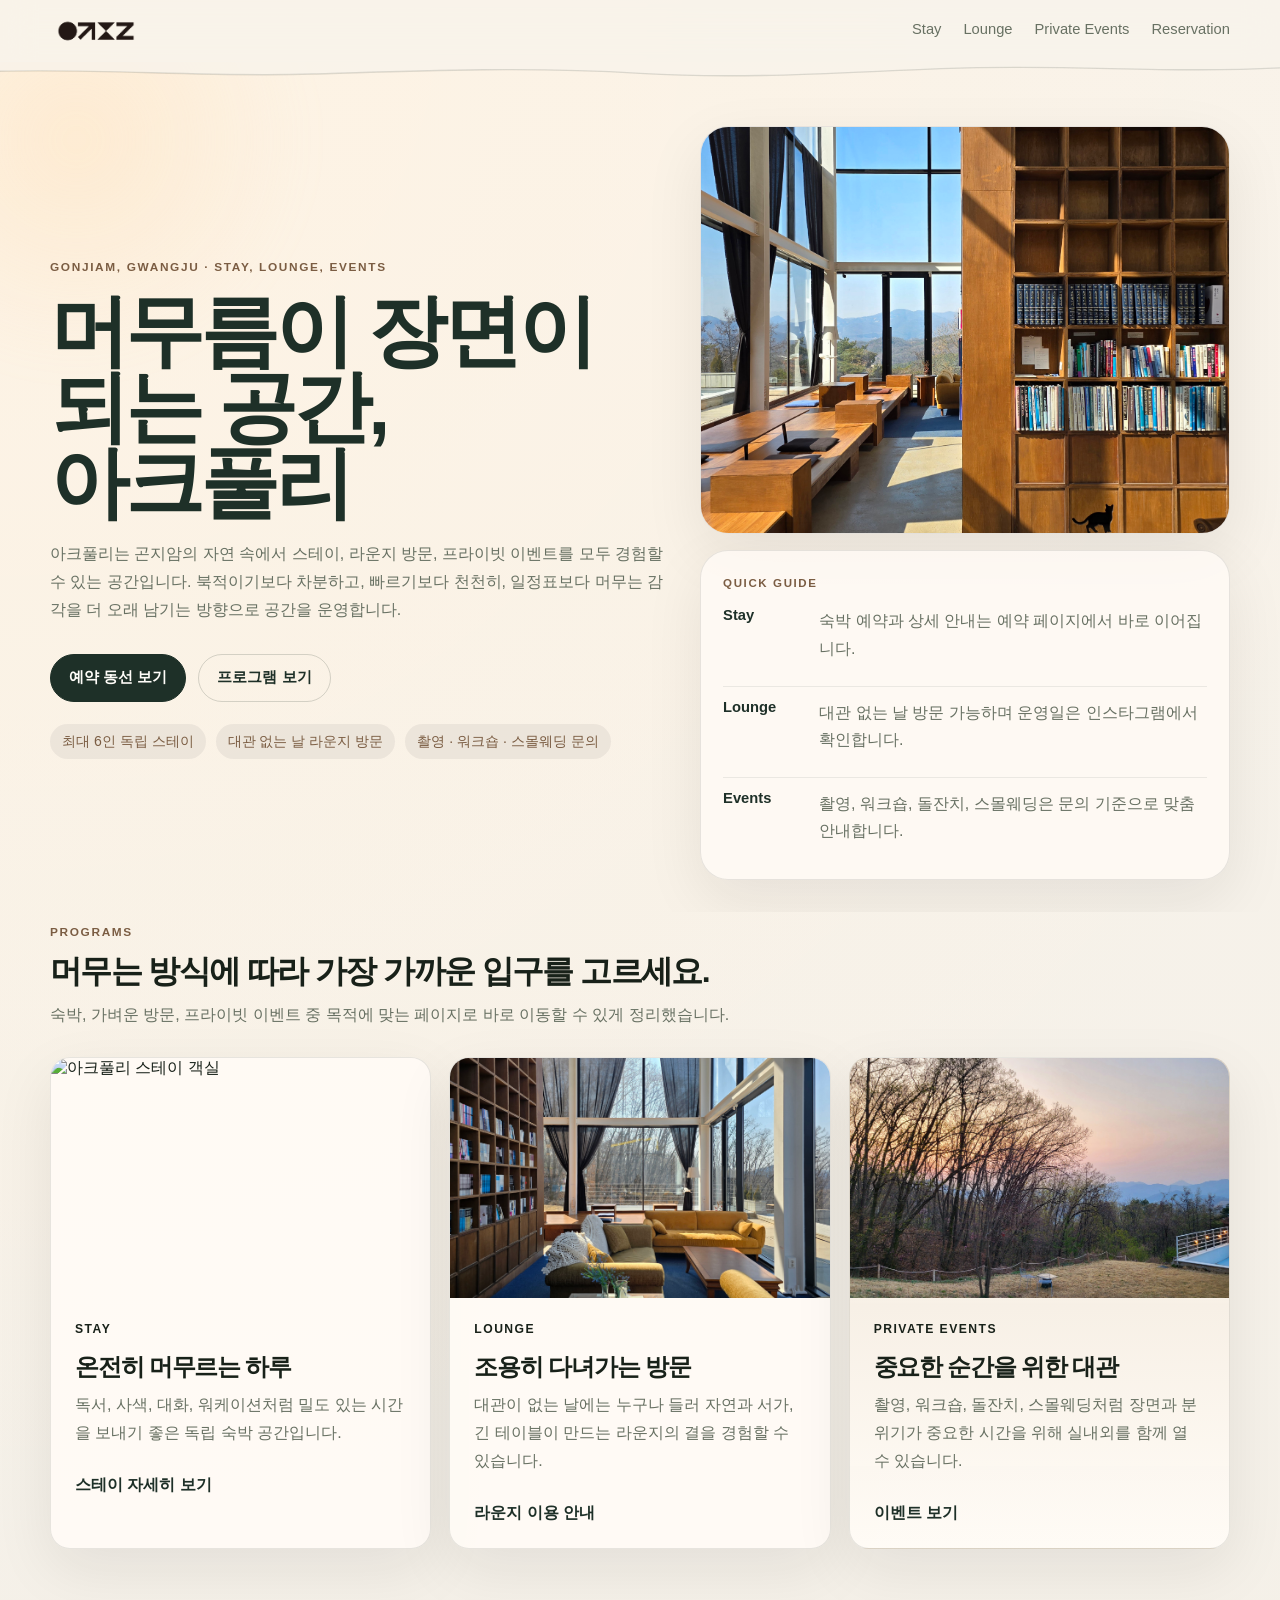
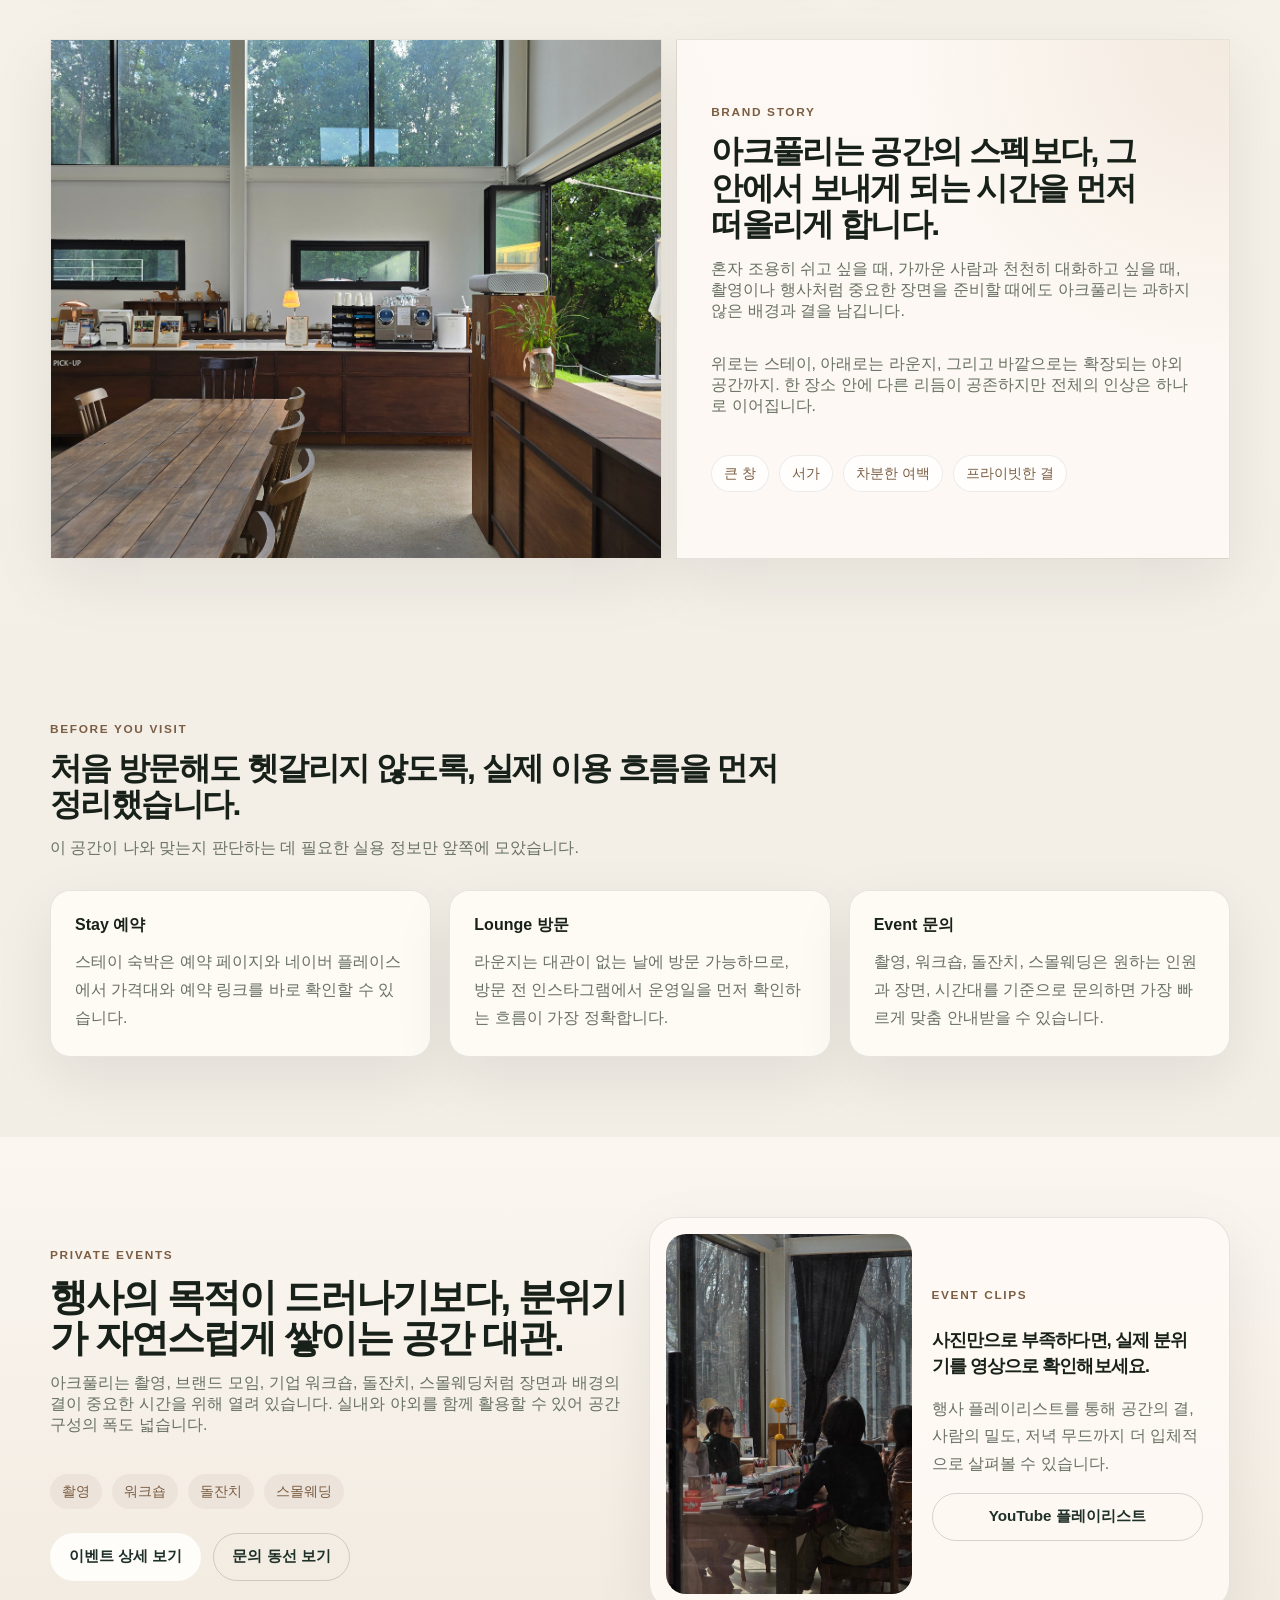
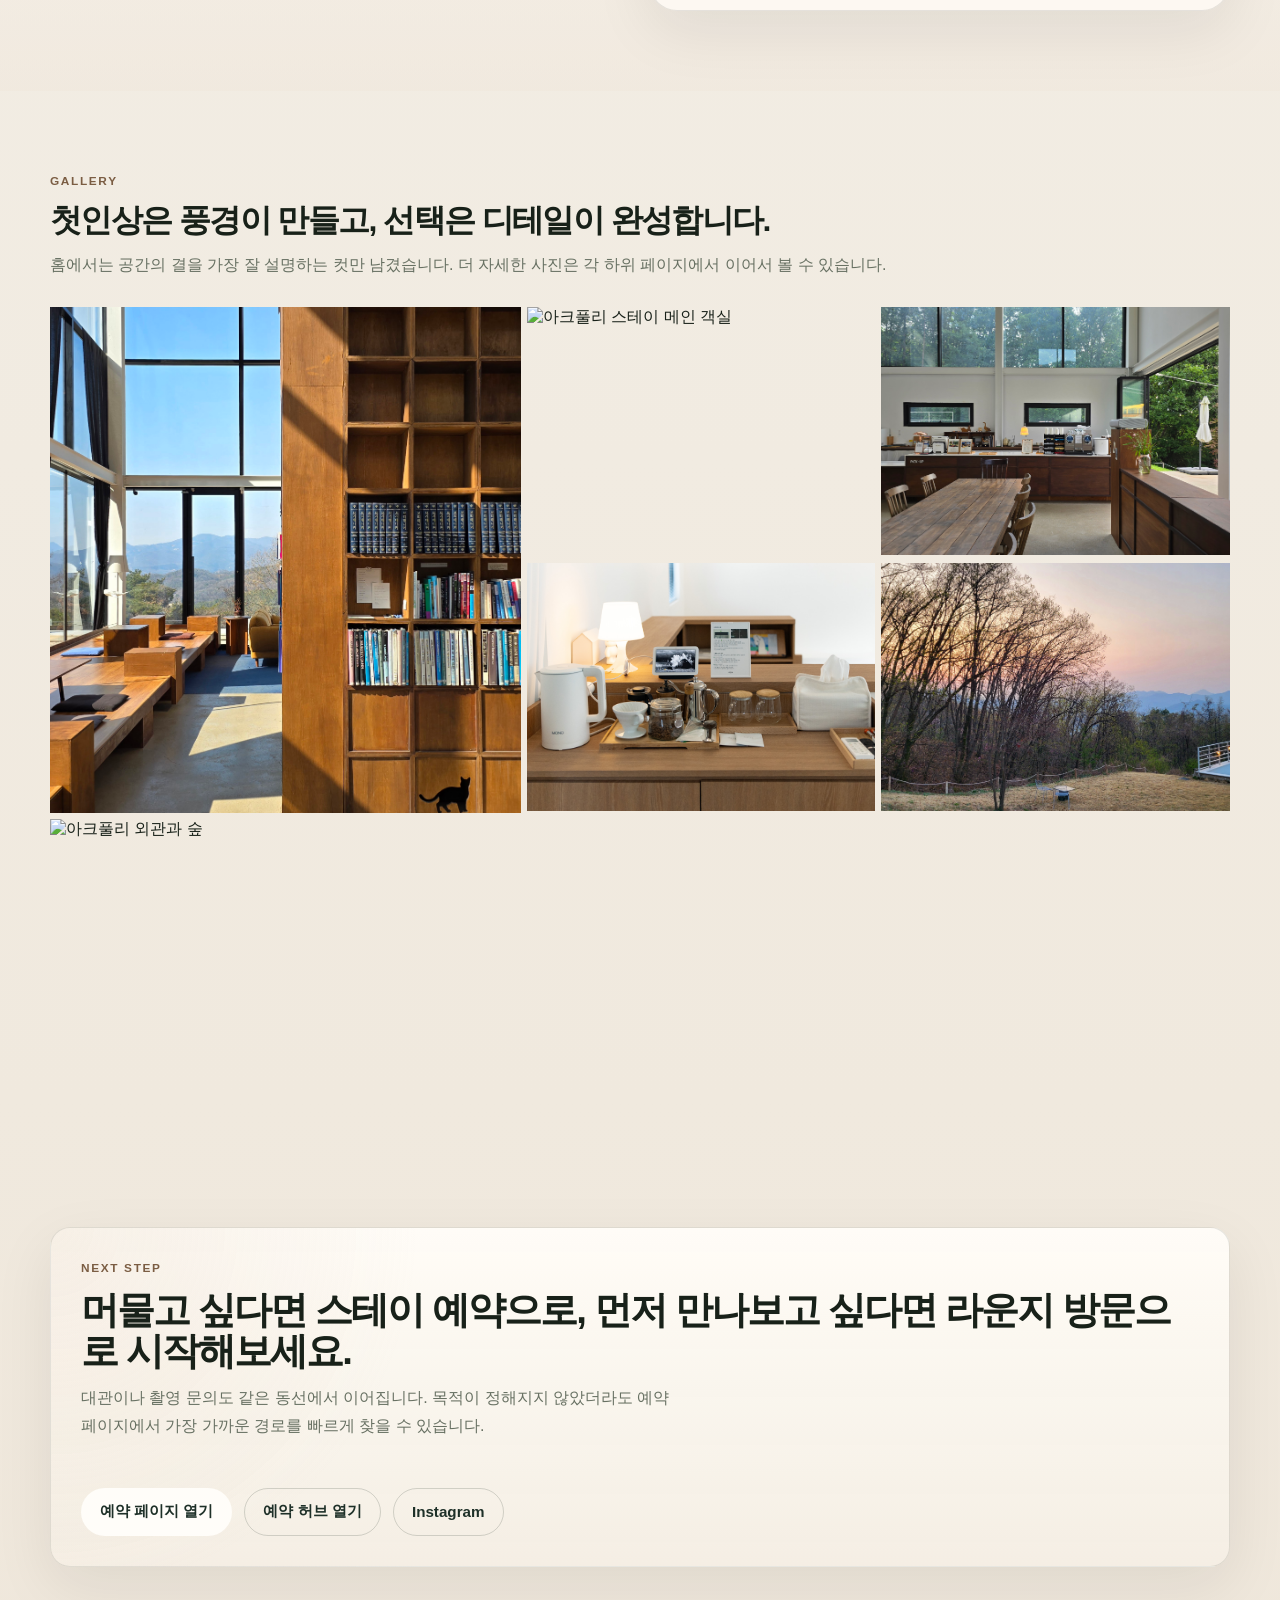
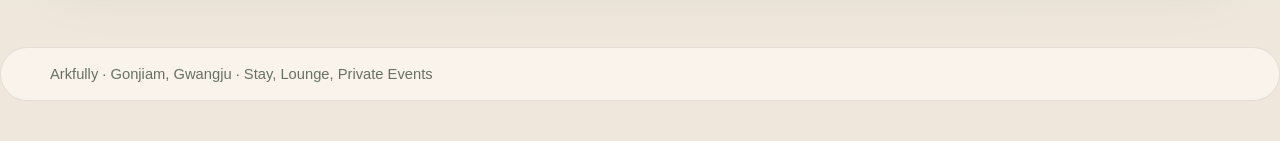
==== commit 5108222d: "Tighten homepage hierarchy and mobile nav" ====
--- a/site/index.html
+++ b/site/index.html
@@ -34,11 +34,11 @@
           <p>
             아크풀리는 곤지암의 자연 속에서 스테이, 라운지 방문, 프라이빗 이벤트를
             모두 경험할 수 있는 공간입니다. 북적이기보다 차분하고, 빠르기보다 천천히,
-            일정보다 머무름의 밀도를 더 중요하게 여깁니다.
+            일정표보다 머무는 감각을 더 오래 남기는 방향으로 공간을 운영합니다.
           </p>
           <div class="hero-actions">
             <a class="btn btn-primary" href="reservation.html">예약 동선 보기</a>
-            <a class="btn btn-ghost" href="#programs">공간 살펴보기</a>
+            <a class="btn btn-ghost" href="#offers">프로그램 보기</a>
           </div>
           <div class="tag-row">
             <span>최대 6인 독립 스테이</span>
@@ -52,54 +52,33 @@
             <img src="assets/images/home-hero-lounge.jpg" alt="아크풀리 라운지의 큰 창과 서가">
           </article>
 
-          <div class="home-hero-stack">
-            <article class="home-hero-aside">
-              <img src="assets/images/home-stay-main.jpg" alt="아크풀리 스테이 메인 객실">
-              <div>
-                <span class="home-hero-label">Stay</span>
-                <strong>풍경을 바라보며 하루를 온전히 보내는 독립 스테이</strong>
-              </div>
-            </article>
-
-            <article class="home-hero-note">
-              <span class="home-hero-label">At A Glance</span>
-              <p>방문 방식은 다르지만, 모든 경험의 중심에는 조용한 체류감과 자연의 결이 있습니다.</p>
-              <ul class="home-inline-list">
-                <li>숙박 예약과 라운지 방문, 대관 문의가 한 동선 안에 연결됩니다.</li>
-                <li>공간의 인상은 큰 창, 숲, 서가, 나무의 결에서 시작됩니다.</li>
-                <li>행사 페이지에서는 영상 플레이리스트로 분위기까지 확인할 수 있습니다.</li>
-              </ul>
-            </article>
-          </div>
-        </div>
-      </div>
-    </section>
-
-    <section class="section section-overlap">
-      <div class="shell">
-        <div class="card-grid three">
-          <article class="mini-card">
-            <strong>자연과 연결되는 인상</strong>
-            <p>창밖의 숲과 하늘, 노을이 첫인상을 만들고 실내의 여백이 그 감각을 오래 남깁니다.</p>
-          </article>
-          <article class="mini-card">
-            <strong>머무름과 방문의 공존</strong>
-            <p>스테이는 숙박으로, 라운지는 가벼운 방문으로, 이벤트는 중요한 장면을 위한 대관으로 이어집니다.</p>
-          </article>
-          <article class="mini-card">
-            <strong>정보보다 장면이 먼저</strong>
-            <p>어떤 시간을 보내고 싶은지 떠올리면, 그에 맞는 공간과 동선을 빠르게 고를 수 있도록 정리했습니다.</p>
-          </article>
-        </div>
-      </div>
-    </section>
-
-    <section class="section" id="programs">
+          <article class="home-hero-note">
+            <span class="home-hero-label">Quick Guide</span>
+            <ul class="home-guide-list">
+              <li>
+                <strong>Stay</strong>
+                <span>숙박 예약과 상세 안내는 예약 페이지에서 바로 이어집니다.</span>
+              </li>
+              <li>
+                <strong>Lounge</strong>
+                <span>대관 없는 날 방문 가능하며 운영일은 인스타그램에서 확인합니다.</span>
+              </li>
+              <li>
+                <strong>Events</strong>
+                <span>촬영, 워크숍, 돌잔치, 스몰웨딩은 문의 기준으로 맞춤 안내합니다.</span>
+              </li>
+            </ul>
+          </article>
+        </div>
+      </div>
+    </section>
+
+    <section class="section compact-top" id="offers">
       <div class="shell">
         <div class="section-head short">
           <span class="section-kicker">Programs</span>
-          <h2>아크풀리는 세 가지 리듬으로 경험할 수 있습니다.</h2>
-          <p>머무는 방식은 달라도, 조용한 결을 해치지 않는 방향으로 각 경험이 설계되어 있습니다.</p>
+          <h2>머무는 방식에 따라 가장 가까운 입구를 고르세요.</h2>
+          <p>숙박, 가벼운 방문, 프라이빗 이벤트 중 목적에 맞는 페이지로 바로 이동할 수 있게 정리했습니다.</p>
         </div>
 
         <div class="card-grid three home-experience-grid">
@@ -171,49 +150,23 @@
     <section class="section">
       <div class="shell">
         <div class="section-head short">
-          <span class="section-kicker">Stay & Lounge</span>
-          <h2>숙박으로 깊게 머물 수도, 방문으로 가볍게 만나볼 수도 있습니다.</h2>
-        </div>
-
-        <div class="home-duo-grid">
-          <article class="home-program-card">
-            <div class="home-program-media">
-              <img src="assets/images/home-stay-main.jpg" alt="아크풀리 스테이 객실과 큰 창">
-            </div>
-            <div class="home-program-body">
-              <span class="section-kicker">Stay</span>
-              <h3>풍경과 함께 쉬는 독립 스테이</h3>
-              <p>객실 안에서도 숲과 하늘이 깊게 들어와, 단순 숙박보다 머무름의 밀도를 더 크게 느끼게 해줍니다.</p>
-              <ul class="home-program-details">
-                <li><strong>View</strong><span>창가와 침실이 한 장면처럼 이어지는 조망</span></li>
-                <li><strong>Rhythm</strong><span>독서, 사색, 대화, 워케이션과 잘 맞는 체류감</span></li>
-                <li><strong>Flow</strong><span>라운지 경험까지 이어지는 하나의 방문 동선</span></li>
-              </ul>
-              <div class="hero-actions">
-                <a class="btn btn-primary" href="stay.html">스테이 상세 보기</a>
-                <a class="btn btn-ghost dark" href="https://naver.me/5HkQhgPl" target="_blank" rel="noreferrer">네이버 플레이스</a>
-              </div>
-            </div>
-          </article>
-
-          <article class="home-program-card">
-            <div class="home-program-media">
-              <img src="assets/images/home-lounge-main.jpg" alt="아크풀리 라운지 전경">
-            </div>
-            <div class="home-program-body">
-              <span class="section-kicker">Lounge</span>
-              <h3>대관 없는 날, 누구나 머물 수 있는 라운지</h3>
-              <p>잠깐 들르는 카페보다 천천히 시간을 쓰는 방문에 더 잘 맞는 공간입니다. 큰 창과 서가, 긴 테이블이 인상을 만듭니다.</p>
-              <ul class="home-program-details">
-                <li><strong>Visit</strong><span>운영일에 맞춰 가볍게 다녀갈 수 있는 방문형 경험</span></li>
-                <li><strong>Mood</strong><span>책장, 창, 빛, 나무의 결이 만드는 차분한 분위기</span></li>
-                <li><strong>Use Case</strong><span>혼자 쉬는 시간과 가까운 사람과의 대화에 모두 어울림</span></li>
-              </ul>
-              <div class="hero-actions">
-                <a class="btn btn-primary" href="lounge.html">라운지 보기</a>
-                <a class="btn btn-ghost dark" href="https://www.instagram.com/arkfully" target="_blank" rel="noreferrer">운영일 확인</a>
-              </div>
-            </div>
+          <span class="section-kicker">Before You Visit</span>
+          <h2>처음 방문해도 헷갈리지 않도록, 실제 이용 흐름을 먼저 정리했습니다.</h2>
+          <p>이 공간이 나와 맞는지 판단하는 데 필요한 실용 정보만 앞쪽에 모았습니다.</p>
+        </div>
+
+        <div class="card-grid three">
+          <article class="mini-card">
+            <strong>Stay 예약</strong>
+            <p>스테이 숙박은 예약 페이지와 네이버 플레이스에서 가격대와 예약 링크를 바로 확인할 수 있습니다.</p>
+          </article>
+          <article class="mini-card">
+            <strong>Lounge 방문</strong>
+            <p>라운지는 대관이 없는 날에 방문 가능하므로, 방문 전 인스타그램에서 운영일을 먼저 확인하는 흐름이 가장 정확합니다.</p>
+          </article>
+          <article class="mini-card">
+            <strong>Event 문의</strong>
+            <p>촬영, 워크숍, 돌잔치, 스몰웨딩은 원하는 인원과 장면, 시간대를 기준으로 문의하면 가장 빠르게 맞춤 안내받을 수 있습니다.</p>
           </article>
         </div>
       </div>
--- a/site/styles.css
+++ b/site/styles.css
@@ -611,11 +611,8 @@
 
 .gallery-pswp {
   display: grid;
-  grid-template-columns: minmax(0, 1.35fr) repeat(2, minmax(0, 1fr));
-  grid-auto-flow: dense;
-  grid-auto-rows: 248px;
-  gap: 14px;
-  margin-top: 26px;
+  grid-template-columns: 1.35fr 1fr 1fr;
+  gap: 6px;
 }
 
 .gallery-tile {
@@ -623,20 +620,6 @@
   color: inherit;
   position: relative;
   overflow: hidden;
-  border-radius: 24px;
-  border: 1px solid rgba(110, 84, 59, 0.12);
-  background: rgba(251, 247, 241, 0.96);
-  box-shadow: 0 24px 44px rgba(43, 34, 27, 0.08);
-  isolation: isolate;
-}
-
-.gallery-tile::after {
-  content: "";
-  position: absolute;
-  inset: 0;
-  background: linear-gradient(180deg, rgba(12, 12, 12, 0) 34%, rgba(12, 12, 12, 0.5) 100%);
-  opacity: 0.84;
-  transition: opacity 220ms ease;
 }
 
 .gallery-tile-wide {
@@ -644,15 +627,14 @@
 }
 
 .gallery-tile img {
-  display: block;
   width: 100%;
+  height: 248px;
+  object-fit: cover;
+}
+
+.gallery-tile-wide img {
   height: 100%;
-  object-fit: cover;
-  transition: transform 420ms ease, filter 420ms ease;
-}
-
-.gallery-tile-wide img {
-  min-height: calc(100% + 14px);
+  min-height: 506px;
 }
 
 .gallery-caption {
@@ -662,34 +644,20 @@
   bottom: 0;
   display: flex;
   align-items: flex-end;
-  z-index: 1;
-  min-height: 34%;
-  padding: 22px 18px 17px;
-  font-size: 0.74rem;
-  line-height: 1.4;
-  letter-spacing: 0.18em;
-  font-weight: 700;
-  text-transform: uppercase;
+  min-height: 36%;
+  padding: 24px 18px 16px;
+  font-size: 0.82rem;
+  line-height: 1.45;
+  letter-spacing: -0.01em;
   color: rgba(255, 253, 249, 0.92);
-  opacity: 0.9;
-  transition: transform 180ms ease, opacity 180ms ease;
-}
-
-.gallery-tile:hover img,
-.gallery-tile:focus-visible img {
-  transform: scale(1.035);
-  filter: saturate(1.03);
-}
-
-.gallery-tile:hover::after,
-.gallery-tile:focus-visible::after {
-  opacity: 1;
+  background: linear-gradient(180deg, rgba(18, 18, 18, 0), rgba(18, 18, 18, 0.62));
+  opacity: 0;
+  transition: opacity 180ms ease;
 }
 
 .gallery-tile:hover .gallery-caption,
 .gallery-tile:focus-visible .gallery-caption {
   opacity: 1;
-  transform: translateY(-2px);
 }
 
 .gallery-card {
@@ -796,7 +764,6 @@
 
   .gallery-pswp {
     grid-template-columns: 1fr 1fr;
-    grid-auto-rows: 220px;
   }
 
   .gallery-tile-wide {
@@ -805,7 +772,7 @@
   }
 
   .gallery-tile-wide img {
-    min-height: 0;
+    min-height: 360px;
   }
 }
 
@@ -842,8 +809,7 @@
 
   .gallery-pswp {
     grid-template-columns: 1fr;
-    grid-auto-rows: auto;
-    gap: 10px;
+    gap: 8px;
   }
 
   .gallery-tile img,
@@ -853,9 +819,8 @@
 
   .gallery-caption {
     opacity: 1;
-    padding: 18px 14px 12px;
+    padding: 20px 14px 12px;
     font-size: 0.78rem;
-    letter-spacing: 0.14em;
   }
 
   .gallery-tile-wide {
@@ -888,7 +853,7 @@
 
 .home-hero {
   position: relative;
-  padding: 84px 0 48px;
+  padding: 64px 0 32px;
   overflow: hidden;
 }
 
@@ -908,13 +873,14 @@
   position: relative;
   z-index: 1;
   display: grid;
-  grid-template-columns: minmax(0, 1.02fr) minmax(360px, 0.98fr);
-  gap: 24px;
-  align-items: end;
+  grid-template-columns: minmax(0, 1.08fr) minmax(320px, 0.92fr);
+  gap: 28px;
+  align-items: center;
 }
 
 .home-hero-copy {
-  padding: 28px 0;
+  max-width: 620px;
+  padding: 10px 0 0;
 }
 
 .home-hero-copy .eyebrow {
@@ -922,15 +888,16 @@
 }
 
 .home-hero-copy h1 {
-  max-width: 10.5em;
+  max-width: 9.2em;
+  font-size: clamp(3.1rem, 6.2vw, 5.4rem);
+  line-height: 0.96;
   color: var(--forest);
 }
 
 .home-hero-copy p {
-  max-width: 640px;
   margin: 18px 0 0;
-  font-size: 1.04rem;
-  line-height: 1.8;
+  font-size: 1rem;
+  line-height: 1.76;
   color: var(--muted);
 }
 
@@ -949,8 +916,7 @@
   border-color: rgba(33, 50, 40, 0.18);
 }
 
-.home-hero-visual,
-.home-hero-stack {
+.home-hero-visual {
   display: grid;
   gap: 16px;
 }
@@ -970,7 +936,7 @@
 
 .home-hero-frame {
   overflow: hidden;
-  min-height: 460px;
+  min-height: 408px;
 }
 
 .home-hero-frame img,
@@ -982,23 +948,8 @@
   object-fit: cover;
 }
 
-.home-hero-aside {
-  display: grid;
-  grid-template-columns: 180px minmax(0, 1fr);
-  gap: 16px;
-  overflow: hidden;
-}
-
-.home-hero-aside img {
-  width: 100%;
-  height: 100%;
-  min-height: 170px;
-  object-fit: cover;
-}
-
-.home-hero-aside div,
 .home-hero-note {
-  padding: 20px;
+  padding: 22px;
 }
 
 .home-hero-label {
@@ -1011,7 +962,6 @@
   color: var(--earth);
 }
 
-.home-hero-aside strong,
 .home-video-body h3 {
   display: block;
   margin-top: 12px;
@@ -1019,35 +969,37 @@
   line-height: 1.45;
 }
 
-.home-hero-note p,
-.home-video-body p {
-  margin: 14px 0 0;
-  color: var(--muted);
-}
-
-.home-inline-list {
+.home-guide-list {
   list-style: none;
   padding: 0;
-  margin: 18px 0 0;
-  display: grid;
+  margin: 16px 0 0;
+  display: grid;
+  gap: 12px;
+}
+
+.home-guide-list li {
+  display: grid;
+  grid-template-columns: 86px minmax(0, 1fr);
   gap: 10px;
-}
-
-.home-inline-list li {
-  position: relative;
-  padding-left: 18px;
-  color: var(--text);
-}
-
-.home-inline-list li::before {
-  content: "";
-  position: absolute;
-  left: 0;
-  top: 0.72em;
-  width: 8px;
-  height: 8px;
-  border-radius: 999px;
-  background: var(--sand);
+  align-items: start;
+  padding: 12px 0;
+  border-top: 1px solid rgba(24, 33, 25, 0.08);
+}
+
+.home-guide-list li:first-child {
+  padding-top: 0;
+  border-top: 0;
+}
+
+.home-guide-list strong {
+  color: var(--forest);
+  font-size: 0.92rem;
+}
+
+.home-guide-list span,
+.home-video-body p {
+  color: var(--muted);
+  line-height: 1.7;
 }
 
 .home-experience-grid {
@@ -1081,57 +1033,12 @@
   margin: 0;
 }
 
-.home-duo-grid,
 .home-event-grid {
   display: grid;
   grid-template-columns: repeat(2, minmax(0, 1fr));
   gap: 18px;
 }
 
-.home-program-card {
-  overflow: hidden;
-}
-
-.home-program-media {
-  min-height: 320px;
-}
-
-.home-program-body {
-  padding: 26px;
-}
-
-.home-program-body p {
-  margin: 14px 0 0;
-  color: var(--muted);
-}
-
-.home-program-details {
-  list-style: none;
-  padding: 0;
-  margin: 22px 0 0;
-  display: grid;
-  gap: 12px;
-}
-
-.home-program-details li {
-  display: grid;
-  grid-template-columns: 88px minmax(0, 1fr);
-  gap: 14px;
-  padding: 14px 16px;
-  border-radius: 18px;
-  background: rgba(255, 255, 255, 0.66);
-  border: 1px solid rgba(24, 33, 25, 0.08);
-}
-
-.home-program-details strong {
-  color: var(--forest);
-}
-
-.home-program-details span {
-  color: var(--muted);
-}
-
-.home-program-body .hero-actions,
 .home-event-copy .hero-actions {
   margin-top: 24px;
 }
@@ -1183,52 +1090,64 @@
 
 @media (max-width: 1080px) {
   .home-hero-grid,
-  .home-duo-grid,
   .home-event-grid,
   .home-video-card {
     grid-template-columns: 1fr;
   }
 
   .home-hero {
-    padding-top: 72px;
-  }
-
-  .home-program-media,
+    padding-top: 52px;
+  }
+
   .home-hero-frame {
     min-height: 360px;
   }
+
+  .home-hero-copy {
+    max-width: none;
+  }
 }
 
 @media (max-width: 760px) {
+  .nav-wrap {
+    gap: 12px;
+  }
+
+  .main-nav {
+    width: 100%;
+    display: grid;
+    grid-template-columns: repeat(2, minmax(0, 1fr));
+    gap: 12px 16px;
+  }
+
+  .main-nav a {
+    padding-bottom: 6px;
+  }
+
   .home-hero {
-    padding: 62px 0 32px;
-  }
-
-  .home-hero-aside {
-    grid-template-columns: 1fr;
-  }
-
-  .home-hero-aside img {
-    min-height: 220px;
+    padding: 44px 0 20px;
+  }
+
+  .home-hero-copy h1 {
+    font-size: clamp(2.7rem, 12vw, 4rem);
+    line-height: 0.98;
+  }
+
+  .home-hero .hero-actions {
+    margin-top: 24px;
   }
 
   .home-experience-media {
     min-height: 208px;
   }
 
-  .home-program-media {
-    min-height: 240px;
-  }
-
-  .home-program-body,
-  .home-hero-note,
-  .home-hero-aside div {
+  .home-hero-note {
     padding: 22px;
   }
 
-  .home-program-details li {
+  .home-guide-list li {
     grid-template-columns: 1fr;
-    gap: 6px;
+    gap: 4px;
   }
 
   .home-video-card {
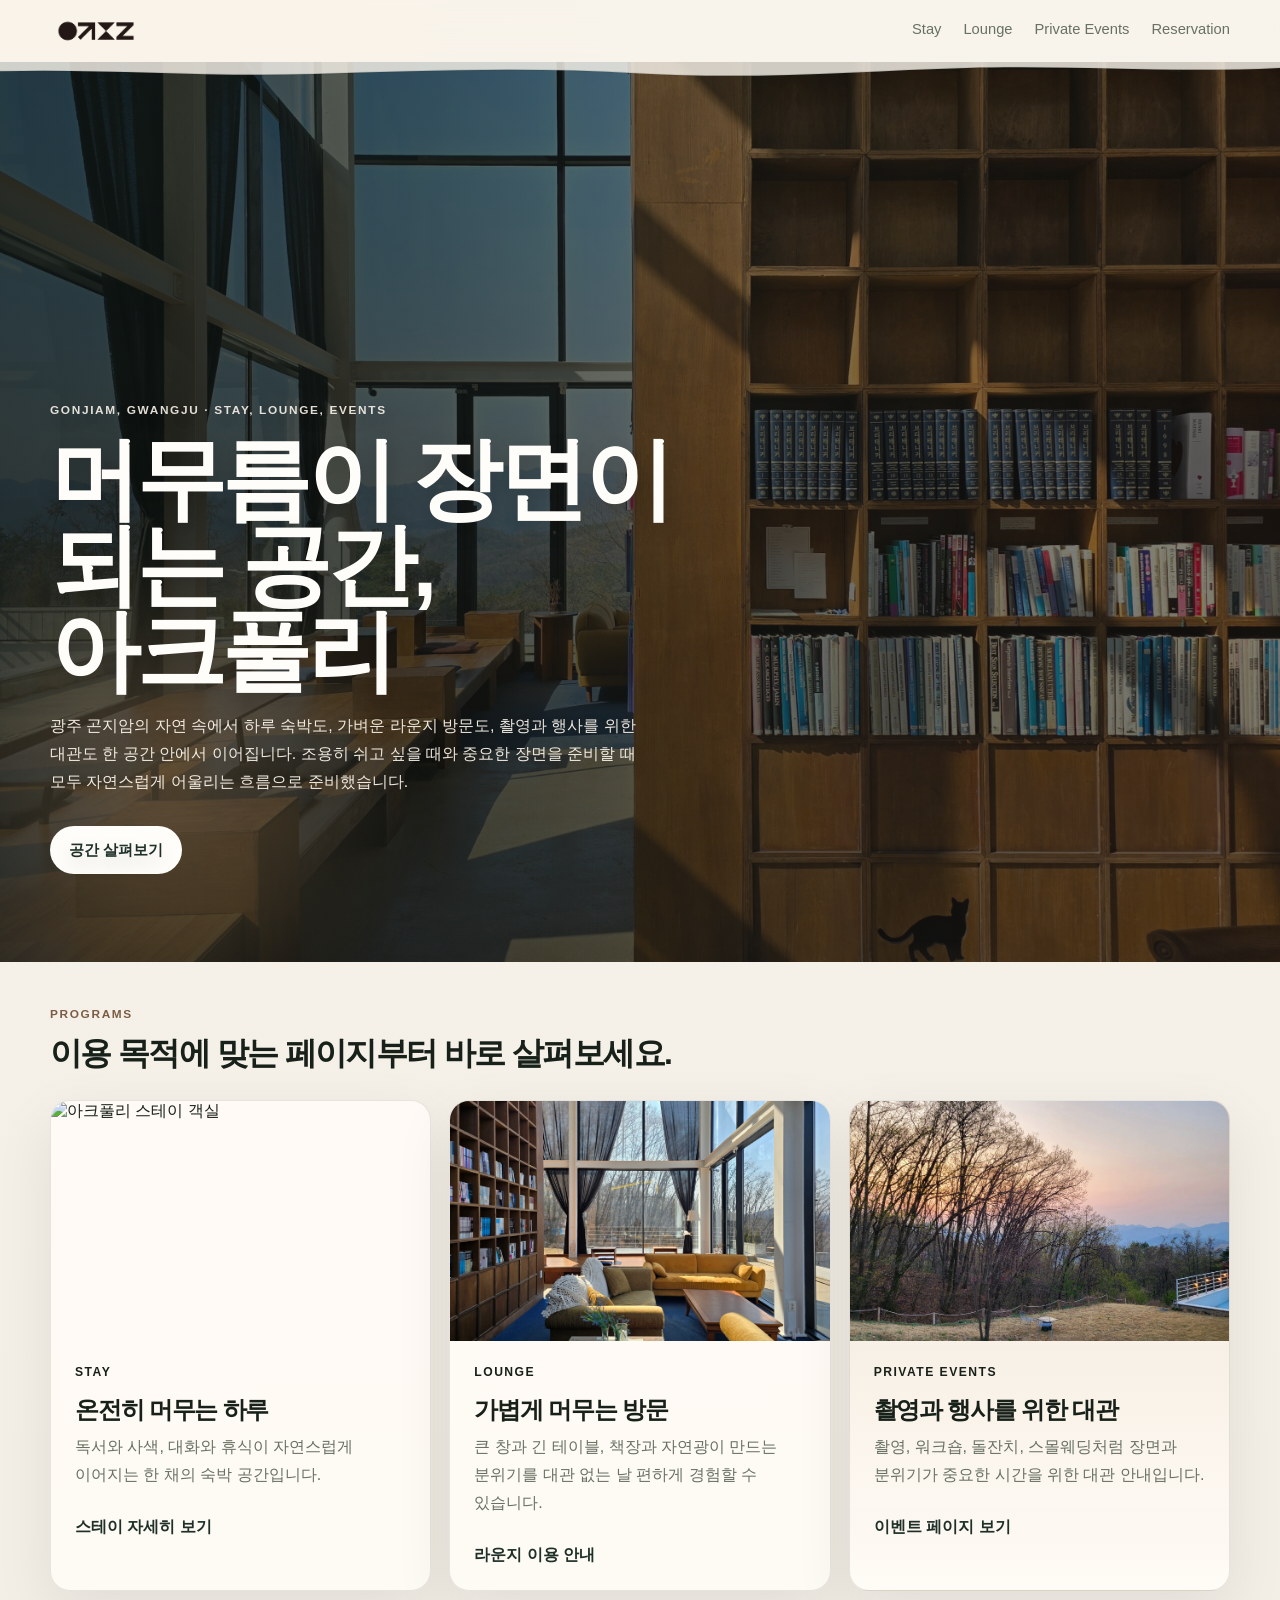
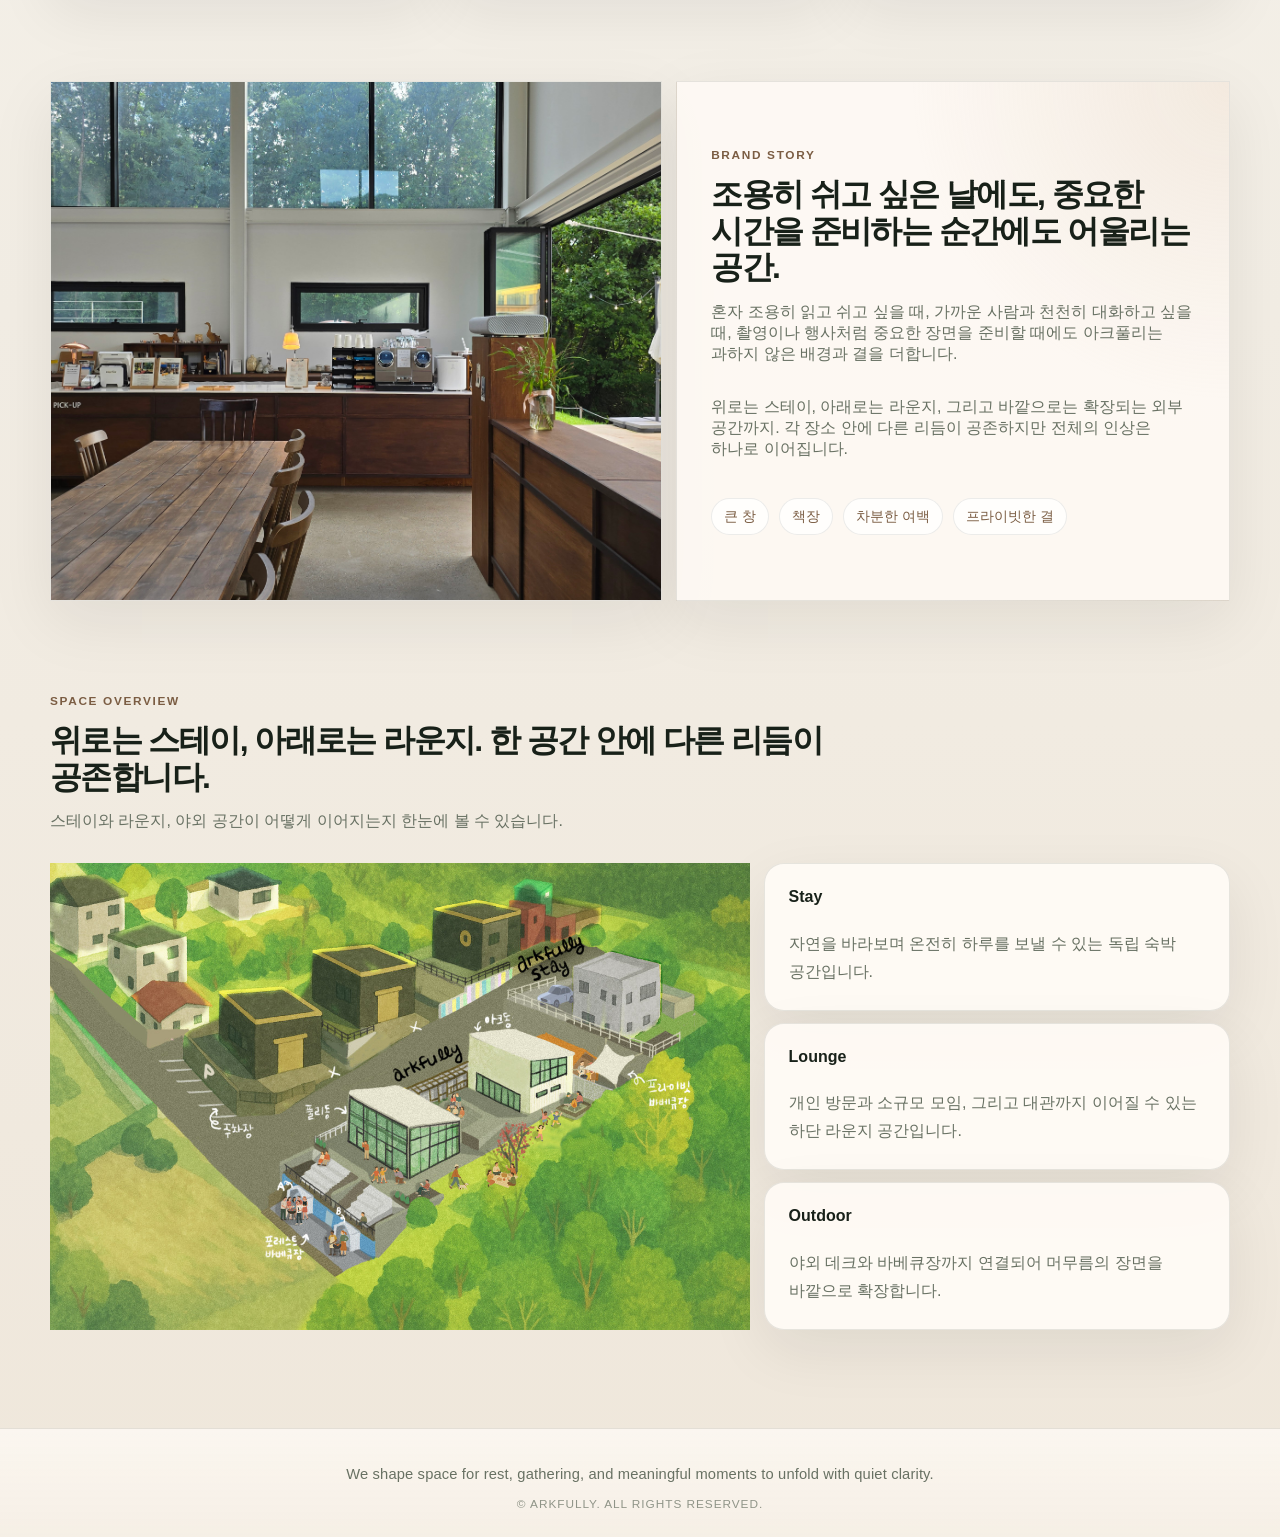
==== commit 703ea04a: "Refine homepage flow and subpage galleries" ====
--- a/site/index.html
+++ b/site/index.html
@@ -4,10 +4,9 @@
   <meta charset="UTF-8">
   <meta name="viewport" content="width=device-width, initial-scale=1.0">
   <title>Arkfully | 머무름이 장면이 되는 곤지암의 Stay & Lounge</title>
-  <meta name="description" content="아크풀리는 곤지암의 자연 속에서 스테이, 라운지, 프라이빗 이벤트를 경험할 수 있는 공간입니다. 조용히 머물고, 천천히 쉬고, 중요한 장면을 준비하는 시간을 위한 결을 담았습니다.">
+  <meta name="description" content="아크풀리는 광주 곤지암의 자연 속에서 스테이, 라운지 방문, 촬영과 행사 대관까지 한 공간 안에서 이어지는 스테이 앤 라운지입니다.">
   <link rel="preconnect" href="https://cdn.jsdelivr.net">
   <link rel="stylesheet" href="https://cdn.jsdelivr.net/gh/sunn-us/SUIT/fonts/variable/woff2/SUIT-Variable.css">
-  <link rel="stylesheet" href="https://cdn.jsdelivr.net/npm/photoswipe@5.4.4/dist/photoswipe.css">
   <link rel="stylesheet" href="styles.css">
 </head>
 <body>
@@ -26,49 +25,24 @@
   </header>
 
   <main>
-    <section class="home-hero">
-      <div class="shell home-hero-grid">
-        <div class="home-hero-copy">
-          <span class="eyebrow">Gonjiam, Gwangju · Stay, Lounge, Events</span>
-          <h1>머무름이 장면이 되는 공간,<br>아크풀리</h1>
-          <p>
-            아크풀리는 곤지암의 자연 속에서 스테이, 라운지 방문, 프라이빗 이벤트를
-            모두 경험할 수 있는 공간입니다. 북적이기보다 차분하고, 빠르기보다 천천히,
-            일정표보다 머무는 감각을 더 오래 남기는 방향으로 공간을 운영합니다.
-          </p>
-          <div class="hero-actions">
-            <a class="btn btn-primary" href="reservation.html">예약 동선 보기</a>
-            <a class="btn btn-ghost" href="#offers">프로그램 보기</a>
+    <section class="hero hero-home">
+      <img class="hero-bg" src="assets/images/home-hero-lounge.jpg" alt="아크풀리 라운지의 큰 창과 책장">
+      <div class="hero-overlay"></div>
+      <div class="hero-glow"></div>
+      <div class="shell hero-content">
+        <div class="hero-grid hero-grid-single">
+          <div class="hero-copy home-hero-copy">
+            <span class="eyebrow">Gonjiam, Gwangju · Stay, Lounge, Events</span>
+            <h1>머무름이 장면이 되는 공간, 아크풀리</h1>
+            <p>
+              광주 곤지암의 자연 속에서 하루 숙박도, 가벼운 라운지 방문도, 촬영과 행사를 위한 대관도
+              한 공간 안에서 이어집니다. 조용히 쉬고 싶을 때와 중요한 장면을 준비할 때 모두
+              자연스럽게 어울리는 흐름으로 준비했습니다.
+            </p>
+            <div class="hero-actions">
+              <a class="btn btn-primary" href="#offers">공간 살펴보기</a>
+            </div>
           </div>
-          <div class="tag-row">
-            <span>최대 6인 독립 스테이</span>
-            <span>대관 없는 날 라운지 방문</span>
-            <span>촬영 · 워크숍 · 스몰웨딩 문의</span>
-          </div>
-        </div>
-
-        <div class="home-hero-visual">
-          <article class="home-hero-frame">
-            <img src="assets/images/home-hero-lounge.jpg" alt="아크풀리 라운지의 큰 창과 서가">
-          </article>
-
-          <article class="home-hero-note">
-            <span class="home-hero-label">Quick Guide</span>
-            <ul class="home-guide-list">
-              <li>
-                <strong>Stay</strong>
-                <span>숙박 예약과 상세 안내는 예약 페이지에서 바로 이어집니다.</span>
-              </li>
-              <li>
-                <strong>Lounge</strong>
-                <span>대관 없는 날 방문 가능하며 운영일은 인스타그램에서 확인합니다.</span>
-              </li>
-              <li>
-                <strong>Events</strong>
-                <span>촬영, 워크숍, 돌잔치, 스몰웨딩은 문의 기준으로 맞춤 안내합니다.</span>
-              </li>
-            </ul>
-          </article>
         </div>
       </div>
     </section>
@@ -77,8 +51,7 @@
       <div class="shell">
         <div class="section-head short">
           <span class="section-kicker">Programs</span>
-          <h2>머무는 방식에 따라 가장 가까운 입구를 고르세요.</h2>
-          <p>숙박, 가벼운 방문, 프라이빗 이벤트 중 목적에 맞는 페이지로 바로 이동할 수 있게 정리했습니다.</p>
+          <h2>이용 목적에 맞는 페이지부터 바로 살펴보세요.</h2>
         </div>
 
         <div class="card-grid three home-experience-grid">
@@ -88,33 +61,33 @@
             </div>
             <div class="home-experience-body">
               <span>Stay</span>
-              <h3>온전히 머무르는 하루</h3>
-              <p>독서, 사색, 대화, 워케이션처럼 밀도 있는 시간을 보내기 좋은 독립 숙박 공간입니다.</p>
+              <h3>온전히 머무는 하루</h3>
+              <p>독서와 사색, 대화와 휴식이 자연스럽게 이어지는 한 채의 숙박 공간입니다.</p>
               <a href="stay.html">스테이 자세히 보기</a>
             </div>
           </article>
 
           <article class="feature-card home-experience-card">
             <div class="home-experience-media">
-              <img src="assets/images/home-lounge-main.jpg" alt="아크풀리 라운지 메인 전경">
+              <img src="assets/images/home-lounge-main.jpg" alt="아크풀리 라운지 전경">
             </div>
             <div class="home-experience-body">
               <span>Lounge</span>
-              <h3>조용히 다녀가는 방문</h3>
-              <p>대관이 없는 날에는 누구나 들러 자연과 서가, 긴 테이블이 만드는 라운지의 결을 경험할 수 있습니다.</p>
+              <h3>가볍게 머무는 방문</h3>
+              <p>큰 창과 긴 테이블, 책장과 자연광이 만드는 분위기를 대관 없는 날 편하게 경험할 수 있습니다.</p>
               <a href="lounge.html">라운지 이용 안내</a>
             </div>
           </article>
 
           <article class="feature-card home-experience-card tone-sand">
             <div class="home-experience-media">
-              <img src="assets/images/home-event-landscape.jpg" alt="아크풀리 이벤트 공간과 바깥 풍경">
+              <img src="assets/images/home-event-landscape.jpg" alt="아크풀리 이벤트 대관 공간">
             </div>
             <div class="home-experience-body">
               <span>Private Events</span>
-              <h3>중요한 순간을 위한 대관</h3>
-              <p>촬영, 워크숍, 돌잔치, 스몰웨딩처럼 장면과 분위기가 중요한 시간을 위해 실내외를 함께 열 수 있습니다.</p>
-              <a href="events.html">이벤트 보기</a>
+              <h3>촬영과 행사를 위한 대관</h3>
+              <p>촬영, 워크숍, 돌잔치, 스몰웨딩처럼 장면과 분위기가 중요한 시간을 위한 대관 안내입니다.</p>
+              <a href="events.html">이벤트 페이지 보기</a>
             </div>
           </article>
         </div>
@@ -124,22 +97,22 @@
     <section class="section compact-top">
       <div class="shell editorial-grid">
         <article class="editorial-card editorial-card-image">
-          <img src="assets/images/home-space-overview.jpg" alt="아크풀리의 큰 테이블과 창">
+          <img src="assets/images/home-space-overview.jpg" alt="아크풀리의 테이블과 창">
         </article>
         <article class="editorial-card editorial-card-copy">
           <span class="section-kicker">Brand Story</span>
-          <h2>아크풀리는 공간의 스펙보다, 그 안에서 보내게 되는 시간을 먼저 떠올리게 합니다.</h2>
+          <h2>조용히 쉬고 싶은 날에도, 중요한 시간을 준비하는 순간에도 어울리는 공간.</h2>
           <p>
-            혼자 조용히 쉬고 싶을 때, 가까운 사람과 천천히 대화하고 싶을 때,
-            촬영이나 행사처럼 중요한 장면을 준비할 때에도 아크풀리는 과하지 않은 배경과 결을 남깁니다.
+            혼자 조용히 읽고 쉬고 싶을 때, 가까운 사람과 천천히 대화하고 싶을 때,
+            촬영이나 행사처럼 중요한 장면을 준비할 때에도 아크풀리는 과하지 않은 배경과 결을 더합니다.
           </p>
           <p>
-            위로는 스테이, 아래로는 라운지, 그리고 바깥으로는 확장되는 야외 공간까지.
-            한 장소 안에 다른 리듬이 공존하지만 전체의 인상은 하나로 이어집니다.
+            위로는 스테이, 아래로는 라운지, 그리고 바깥으로는 확장되는 외부 공간까지.
+            각 장소 안에 다른 리듬이 공존하지만 전체의 인상은 하나로 이어집니다.
           </p>
           <div class="tag-row tag-row-neutral">
             <span>큰 창</span>
-            <span>서가</span>
+            <span>책장</span>
             <span>차분한 여백</span>
             <span>프라이빗한 결</span>
           </div>
@@ -147,125 +120,42 @@
       </div>
     </section>
 
-    <section class="section">
+    <section class="section compact-top">
       <div class="shell">
         <div class="section-head short">
-          <span class="section-kicker">Before You Visit</span>
-          <h2>처음 방문해도 헷갈리지 않도록, 실제 이용 흐름을 먼저 정리했습니다.</h2>
-          <p>이 공간이 나와 맞는지 판단하는 데 필요한 실용 정보만 앞쪽에 모았습니다.</p>
+          <span class="section-kicker">Space Overview</span>
+          <h2>위로는 스테이, 아래로는 라운지. 한 공간 안에 다른 리듬이 공존합니다.</h2>
+          <p>스테이와 라운지, 야외 공간이 어떻게 이어지는지 한눈에 볼 수 있습니다.</p>
         </div>
-
-        <div class="card-grid three">
-          <article class="mini-card">
-            <strong>Stay 예약</strong>
-            <p>스테이 숙박은 예약 페이지와 네이버 플레이스에서 가격대와 예약 링크를 바로 확인할 수 있습니다.</p>
+        <div class="overview-grid overview-grid-wide">
+          <article class="overview-visual">
+            <img src="assets/images/space-overview.jpeg" alt="아크풀리 공간 구조 조감도">
           </article>
-          <article class="mini-card">
-            <strong>Lounge 방문</strong>
-            <p>라운지는 대관이 없는 날에 방문 가능하므로, 방문 전 인스타그램에서 운영일을 먼저 확인하는 흐름이 가장 정확합니다.</p>
-          </article>
-          <article class="mini-card">
-            <strong>Event 문의</strong>
-            <p>촬영, 워크숍, 돌잔치, 스몰웨딩은 원하는 인원과 장면, 시간대를 기준으로 문의하면 가장 빠르게 맞춤 안내받을 수 있습니다.</p>
-          </article>
+          <div class="overview-list">
+            <article class="mini-card">
+              <strong>Stay</strong>
+              <p>자연을 바라보며 온전히 하루를 보낼 수 있는 독립 숙박 공간입니다.</p>
+            </article>
+            <article class="mini-card">
+              <strong>Lounge</strong>
+              <p>개인 방문과 소규모 모임, 그리고 대관까지 이어질 수 있는 하단 라운지 공간입니다.</p>
+            </article>
+            <article class="mini-card">
+              <strong>Outdoor</strong>
+              <p>야외 데크와 바베큐장까지 연결되어 머무름의 장면을 바깥으로 확장합니다.</p>
+            </article>
+          </div>
         </div>
       </div>
     </section>
 
-    <section class="section section-soft">
-      <div class="shell home-event-grid">
-        <div class="home-event-copy">
-          <span class="section-kicker">Private Events</span>
-          <h2>행사의 목적이 드러나기보다, 분위기가 자연스럽게 쌓이는 공간 대관.</h2>
-          <p>
-            아크풀리는 촬영, 브랜드 모임, 기업 워크숍, 돌잔치, 스몰웨딩처럼
-            장면과 배경의 결이 중요한 시간을 위해 열려 있습니다. 실내와 야외를 함께 활용할 수 있어
-            공간 구성의 폭도 넓습니다.
-          </p>
-          <div class="tag-row">
-            <span>촬영</span>
-            <span>워크숍</span>
-            <span>돌잔치</span>
-            <span>스몰웨딩</span>
-          </div>
-          <div class="hero-actions">
-            <a class="btn btn-primary" href="events.html">이벤트 상세 보기</a>
-            <a class="btn btn-ghost dark" href="reservation.html">문의 동선 보기</a>
-          </div>
-        </div>
-
-        <article class="home-video-card">
-          <div class="home-video-media">
-            <img src="assets/images/home-event-people.jpg" alt="아크풀리 이벤트 현장">
-          </div>
-          <div class="home-video-body">
-            <span class="section-kicker">Event Clips</span>
-            <h3>사진만으로 부족하다면, 실제 분위기를 영상으로 확인해보세요.</h3>
-            <p>행사 플레이리스트를 통해 공간의 결, 사람의 밀도, 저녁 무드까지 더 입체적으로 살펴볼 수 있습니다.</p>
-            <a class="btn btn-ghost dark" href="https://youtube.com/playlist?list=PLzI7tsw7lvCjpNl70zVhwavH5qIUhGQXG&si=XjByaSBH3ghnhqLq" target="_blank" rel="noreferrer">YouTube 플레이리스트</a>
-          </div>
-        </article>
-      </div>
-    </section>
-
-    <section class="section">
-      <div class="shell">
-        <div class="section-head short">
-          <span class="section-kicker">Gallery</span>
-          <h2>첫인상은 풍경이 만들고, 선택은 디테일이 완성합니다.</h2>
-          <p>홈에서는 공간의 결을 가장 잘 설명하는 컷만 남겼습니다. 더 자세한 사진은 각 하위 페이지에서 이어서 볼 수 있습니다.</p>
-        </div>
-        <div class="gallery-pswp js-pswp-gallery" id="main-gallery" aria-label="아크풀리 주요 사진 모음">
-          <a class="gallery-tile gallery-tile-wide" href="assets/images/home-hero-lounge.jpg" data-pswp-width="3934" data-pswp-height="2214" target="_blank" rel="noreferrer">
-            <img src="assets/images/home-hero-lounge.jpg" alt="아크풀리 라운지의 큰 창과 서가">
-            <span class="gallery-caption">라운지의 첫인상</span>
-          </a>
-          <a class="gallery-tile" href="assets/images/home-stay-main.jpg" data-pswp-width="6988" data-pswp-height="4659" target="_blank" rel="noreferrer">
-            <img src="assets/images/home-stay-main.jpg" alt="아크풀리 스테이 메인 객실">
-            <span class="gallery-caption">볕이 머무는 객실</span>
-          </a>
-          <a class="gallery-tile" href="assets/images/home-space-overview.jpg" data-pswp-width="4000" data-pswp-height="2252" target="_blank" rel="noreferrer">
-            <img src="assets/images/home-space-overview.jpg" alt="아크풀리 큰 테이블과 창">
-            <span class="gallery-caption">길게 머무는 자리</span>
-          </a>
-          <a class="gallery-tile" href="assets/images/home-stay-detail.jpg" data-pswp-width="4000" data-pswp-height="2672" target="_blank" rel="noreferrer">
-            <img src="assets/images/home-stay-detail.jpg" alt="아크풀리 스테이 어메니티 디테일">
-            <span class="gallery-caption">정돈된 디테일</span>
-          </a>
-          <a class="gallery-tile" href="assets/images/home-event-landscape.jpg" data-pswp-width="4000" data-pswp-height="2252" target="_blank" rel="noreferrer">
-            <img src="assets/images/home-event-landscape.jpg" alt="아크풀리 이벤트 공간과 바깥 풍경">
-            <span class="gallery-caption">이벤트의 배경</span>
-          </a>
-          <a class="gallery-tile" href="assets/images/home-stay-exterior.jpg" data-pswp-width="6066" data-pswp-height="4044" target="_blank" rel="noreferrer">
-            <img src="assets/images/home-stay-exterior.jpg" alt="아크풀리 외관과 숲">
-            <span class="gallery-caption">외관과 숲의 결</span>
-          </a>
-        </div>
-      </div>
-    </section>
-
-    <section class="section">
-      <div class="shell cta-panel cta-panel-rich">
-        <div>
-          <span class="section-kicker">Next Step</span>
-          <h2>머물고 싶다면 스테이 예약으로, 먼저 만나보고 싶다면 라운지 방문으로 시작해보세요.</h2>
-          <p>대관이나 촬영 문의도 같은 동선에서 이어집니다. 목적이 정해지지 않았더라도 예약 페이지에서 가장 가까운 경로를 빠르게 찾을 수 있습니다.</p>
-        </div>
-        <div class="hero-actions">
-          <a class="btn btn-primary" href="reservation.html">예약 페이지 열기</a>
-          <a class="btn btn-ghost dark" href="https://litt.ly/arkfully" target="_blank" rel="noreferrer">예약 허브 열기</a>
-          <a class="btn btn-ghost dark" href="https://www.instagram.com/arkfully" target="_blank" rel="noreferrer">Instagram</a>
-        </div>
-      </div>
-    </section>
   </main>
 
   <footer class="site-footer">
-    <div class="shell">
-      <p>Arkfully · Gonjiam, Gwangju · Stay, Lounge, Private Events</p>
+    <div class="shell site-footer-inner">
+      <p class="site-footer-copy">We shape space for rest, gathering, and meaningful moments to unfold with quiet clarity.</p>
+      <p class="site-footer-note">© Arkfully. All rights reserved.</p>
     </div>
   </footer>
-
-  <script type="module" src="gallery.js"></script>
 </body>
 </html>
--- a/site/styles.css
+++ b/site/styles.css
@@ -37,6 +37,21 @@
   font-family: "SUIT Variable", "Pretendard", sans-serif;
 }
 
+h1,
+h2,
+h3,
+p,
+li,
+.btn,
+.tag-row span,
+.gallery-caption,
+.page-copy,
+.section-kicker,
+.eyebrow {
+  word-break: keep-all;
+  overflow-wrap: break-word;
+}
+
 img {
   display: block;
   max-width: 100%;
@@ -148,8 +163,9 @@
   position: absolute;
   inset: 0;
   background:
-    linear-gradient(180deg, rgba(18, 18, 18, 0.16), rgba(18, 18, 18, 0.58)),
-    linear-gradient(120deg, rgba(18, 43, 31, 0.42), rgba(98, 64, 44, 0.18));
+    linear-gradient(90deg, rgba(10, 16, 14, 0.58) 0%, rgba(10, 16, 14, 0.42) 34%, rgba(10, 16, 14, 0.16) 68%, rgba(10, 16, 14, 0.08) 100%),
+    linear-gradient(180deg, rgba(18, 18, 18, 0.16), rgba(18, 18, 18, 0.54)),
+    linear-gradient(120deg, rgba(18, 43, 31, 0.4), rgba(98, 64, 44, 0.18));
 }
 
 .hero-glow {
@@ -176,8 +192,17 @@
   align-items: end;
 }
 
+.hero-grid-single {
+  grid-template-columns: minmax(0, 1fr);
+}
+
 .hero-copy {
   max-width: 740px;
+}
+
+.hero-home .hero-copy h1 {
+  max-width: 8.8em;
+  font-size: clamp(3.2rem, 7vw, 6rem);
 }
 
 .hero-note {
@@ -201,7 +226,7 @@
 }
 
 .eyebrow {
-  color: rgba(255, 248, 239, 0.86);
+  color: rgba(255, 248, 239, 0.9);
 }
 
 .section-kicker {
@@ -255,7 +280,15 @@
   max-width: 620px;
   margin: 20px 0 0;
   font-size: 1.05rem;
-  color: rgba(255, 248, 239, 0.9);
+  color: rgba(255, 248, 239, 0.92);
+}
+
+.hero-copy,
+.hero-copy h1,
+.hero-copy p,
+.hero-copy .eyebrow,
+.hero-copy .tag-row span {
+  text-shadow: 0 8px 20px rgba(0, 0, 0, 0.18);
 }
 
 .hero-actions {
@@ -350,6 +383,10 @@
   padding-top: 10px;
 }
 
+#offers.section.compact-top {
+  padding-top: 42px;
+}
+
 .section-soft {
   background: linear-gradient(180deg, rgba(255, 251, 246, 0.64), rgba(240, 231, 220, 0.56));
 }
@@ -478,6 +515,24 @@
   padding-top: 18px;
   color: var(--forest);
   font-weight: 640;
+}
+
+.inline-actions {
+  display: flex;
+  flex-wrap: wrap;
+  gap: 12px;
+  margin-top: auto;
+}
+
+.feature-card .inline-actions,
+.cta-panel .inline-actions {
+  padding-top: 18px;
+}
+
+.feature-card .inline-actions a,
+.cta-panel .inline-actions a {
+  margin-top: 0;
+  padding-top: 0;
 }
 
 .feature-card p,
@@ -714,7 +769,7 @@
   display: grid;
   grid-template-columns: 0.95fr 1.05fr;
   gap: 22px;
-  align-items: start;
+  align-items: center;
 }
 
 .page-title {
@@ -731,6 +786,7 @@
   min-height: 460px;
   border-radius: 0;
   box-shadow: var(--shadow);
+  background: rgba(255, 251, 246, 0.9);
 }
 
 @media (max-width: 1080px) {
@@ -880,25 +936,29 @@
 
 .home-hero-copy {
   max-width: 620px;
-  padding: 10px 0 0;
+  padding: 0;
+  border: 0;
+  background: transparent;
+  backdrop-filter: none;
+  box-shadow: none;
 }
 
 .home-hero-copy .eyebrow {
-  color: var(--earth);
+  color: rgba(255, 248, 239, 0.88);
 }
 
 .home-hero-copy h1 {
   max-width: 9.2em;
   font-size: clamp(3.1rem, 6.2vw, 5.4rem);
   line-height: 0.96;
-  color: var(--forest);
+  color: var(--white);
 }
 
 .home-hero-copy p {
   margin: 18px 0 0;
   font-size: 1rem;
   line-height: 1.76;
-  color: var(--muted);
+  color: rgba(255, 248, 239, 0.92);
 }
 
 .home-hero .hero-actions {
@@ -912,8 +972,8 @@
 }
 
 .home-hero .btn-ghost {
-  color: var(--forest);
-  border-color: rgba(33, 50, 40, 0.18);
+  color: var(--white);
+  border-color: rgba(255, 253, 248, 0.28);
 }
 
 .home-hero-visual {
@@ -926,8 +986,7 @@
 .home-hero-note,
 .home-program-card,
 .home-video-card,
-.home-mini-photo,
-.site-footer {
+.home-mini-photo {
   border-radius: var(--radius-lg);
   border: 1px solid var(--line);
   background: rgba(255, 251, 246, 0.82);
@@ -992,6 +1051,9 @@
 }
 
 .home-guide-list strong {
+  display: block;
+  margin: 0;
+  line-height: 1.4;
   color: var(--forest);
   font-size: 0.92rem;
 }
@@ -1000,6 +1062,80 @@
 .home-video-body p {
   color: var(--muted);
   line-height: 1.7;
+}
+
+.home-quick-note {
+  justify-self: end;
+  width: min(100%, 360px);
+}
+
+.home-quick-note .home-guide-list li {
+  border-top-color: rgba(255, 253, 248, 0.18);
+}
+
+.home-quick-note .home-guide-list strong {
+  color: rgba(255, 253, 248, 0.96);
+}
+
+.home-quick-note .home-guide-list span {
+  color: rgba(255, 248, 239, 0.82);
+}
+
+.home-quick-note .hero-note-label {
+  color: rgba(255, 248, 239, 0.74);
+}
+
+.home-guide-section {
+  padding-top: 16px;
+}
+
+.home-guide-strip {
+  display: grid;
+  grid-template-columns: repeat(3, minmax(0, 1fr));
+  gap: 0;
+  padding: 24px 28px;
+  border-top: 1px solid rgba(24, 33, 25, 0.1);
+  border-bottom: 1px solid rgba(24, 33, 25, 0.1);
+  background: rgba(255, 251, 246, 0.62);
+  backdrop-filter: blur(10px);
+}
+
+.home-guide-item {
+  padding: 0 22px;
+  border-left: 1px solid rgba(24, 33, 25, 0.08);
+}
+
+.home-guide-item:first-child {
+  padding-left: 0;
+  border-left: 0;
+}
+
+.home-guide-item:last-child {
+  padding-right: 0;
+}
+
+.home-guide-item span {
+  display: inline-flex;
+  align-items: center;
+  letter-spacing: 0.14em;
+  text-transform: uppercase;
+  font-size: 0.7rem;
+  font-weight: 700;
+  color: var(--earth);
+}
+
+.home-guide-item strong {
+  display: block;
+  margin-top: 10px;
+  color: var(--forest);
+  font-size: 1rem;
+  line-height: 1.35;
+}
+
+.home-guide-item p {
+  margin: 8px 0 0;
+  color: var(--muted);
+  line-height: 1.72;
 }
 
 .home-experience-grid {
@@ -1076,25 +1212,139 @@
 }
 
 .site-footer {
-  margin: 0 auto 40px;
-  padding: 18px 0;
+  width: 100%;
+  margin: 18px 0 0;
+  padding: 32px 0 26px;
+  border: 0;
+  border-radius: 0;
+  border-top: 1px solid rgba(24, 33, 25, 0.08);
+  background:
+    linear-gradient(180deg, rgba(255, 251, 246, 0.76), rgba(247, 241, 232, 0.82));
   box-shadow: none;
-  background: rgba(255, 251, 246, 0.62);
-}
-
-.site-footer p {
+}
+
+.site-footer-inner {
+  display: grid;
+  gap: 10px;
+  justify-items: center;
+  text-align: center;
+}
+
+.site-footer-copy {
+  margin: 0;
+  max-width: 42rem;
+  font-size: 0.92rem;
+  font-weight: 460;
+  letter-spacing: 0.01em;
+  color: var(--muted);
+  line-height: 1.8;
+}
+
+.site-footer-note {
   margin: 0;
   color: var(--muted);
-  font-size: 0.92rem;
+  font-size: 0.74rem;
+  letter-spacing: 0.08em;
+  text-transform: uppercase;
+  opacity: 0.72;
+}
+
+.video-preview-grid {
+  display: grid;
+  grid-template-columns: repeat(3, minmax(0, 1fr));
+  gap: 18px;
+  margin-top: 26px;
+}
+
+.video-preview-card {
+  overflow: hidden;
+  border-radius: var(--radius-md);
+  border: 1px solid var(--line);
+  background: var(--paper);
+  box-shadow: var(--shadow);
+}
+
+.video-preview-link {
+  display: block;
+  height: 100%;
+}
+
+.video-preview-thumb {
+  position: relative;
+  aspect-ratio: 16 / 9;
+  overflow: hidden;
+  background: rgba(24, 33, 25, 0.08);
+}
+
+.video-preview-thumb img {
+  width: 100%;
+  height: 100%;
+  object-fit: cover;
+  transition: transform 240ms ease;
+}
+
+.video-preview-link:hover .video-preview-thumb img,
+.video-preview-link:focus-visible .video-preview-thumb img {
+  transform: scale(1.03);
+}
+
+.video-preview-thumb::after {
+  content: "";
+  position: absolute;
+  inset: 0;
+  background: linear-gradient(180deg, rgba(10, 10, 10, 0.08), rgba(10, 10, 10, 0.34));
+}
+
+.video-preview-play {
+  position: absolute;
+  left: 16px;
+  bottom: 16px;
+  z-index: 1;
+  display: inline-flex;
+  align-items: center;
+  justify-content: center;
+  min-width: 64px;
+  min-height: 36px;
+  padding: 0 12px;
+  border-radius: 999px;
+  background: rgba(255, 253, 248, 0.9);
+  color: var(--forest);
+  font-size: 0.82rem;
+  font-weight: 700;
+  letter-spacing: 0.08em;
+  text-transform: uppercase;
+}
+
+.video-preview-body {
+  padding: 22px;
+}
+
+.video-preview-body span {
+  display: inline-block;
+  margin-bottom: 10px;
+  color: var(--earth);
+  font-size: 0.76rem;
+  letter-spacing: 0.12em;
+  text-transform: uppercase;
+  font-weight: 700;
+}
+
+.video-preview-body h3 {
+  font-size: 1.16rem;
+  line-height: 1.3;
+}
+
+.video-preview-body p {
+  margin: 12px 0 0;
+  color: var(--muted);
+  line-height: 1.72;
 }
 
 @media (max-width: 1080px) {
   .home-hero-grid,
   .home-event-grid,
-  .home-video-card {
-    grid-template-columns: 1fr;
-  }
-
+  .home-video-card,
+  .video-preview-grid,
   .home-hero {
     padding-top: 52px;
   }
@@ -1133,6 +1383,14 @@
     line-height: 0.98;
   }
 
+  .home-hero-copy {
+    padding: 0;
+  }
+
+  .hero-home .hero-copy h1 {
+    font-size: clamp(2.8rem, 12vw, 4.2rem);
+  }
+
   .home-hero .hero-actions {
     margin-top: 24px;
   }
@@ -1157,4 +1415,29 @@
   .home-video-media {
     min-height: 280px;
   }
-}
+
+  .home-guide-strip {
+    grid-template-columns: 1fr;
+    gap: 0;
+    padding: 20px 0;
+  }
+
+  .home-guide-item {
+    padding: 18px 0 0;
+    border-left: 0;
+    border-top: 1px solid rgba(24, 33, 25, 0.08);
+  }
+
+  .home-guide-item:first-child {
+    padding-top: 0;
+    border-top: 0;
+  }
+
+  .inline-actions {
+    width: 100%;
+  }
+
+  .inline-actions .btn {
+    width: 100%;
+  }
+}
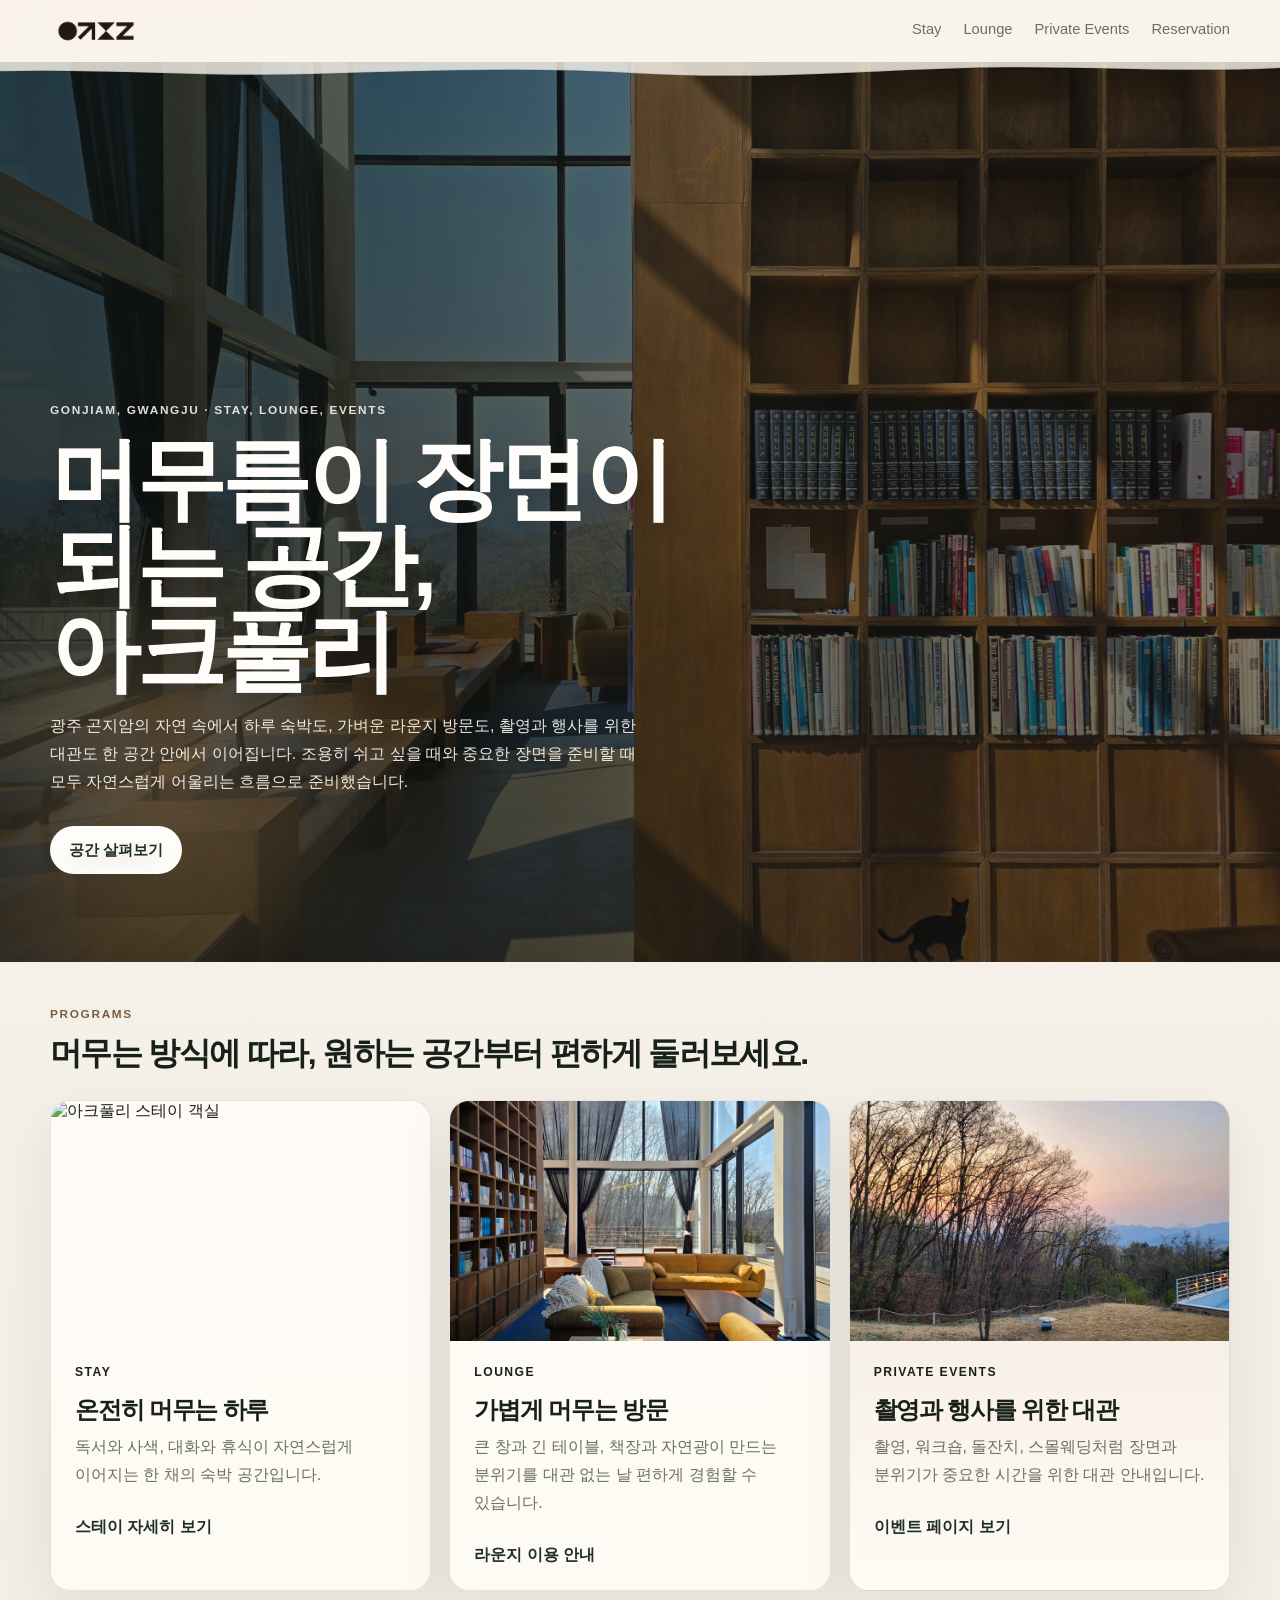
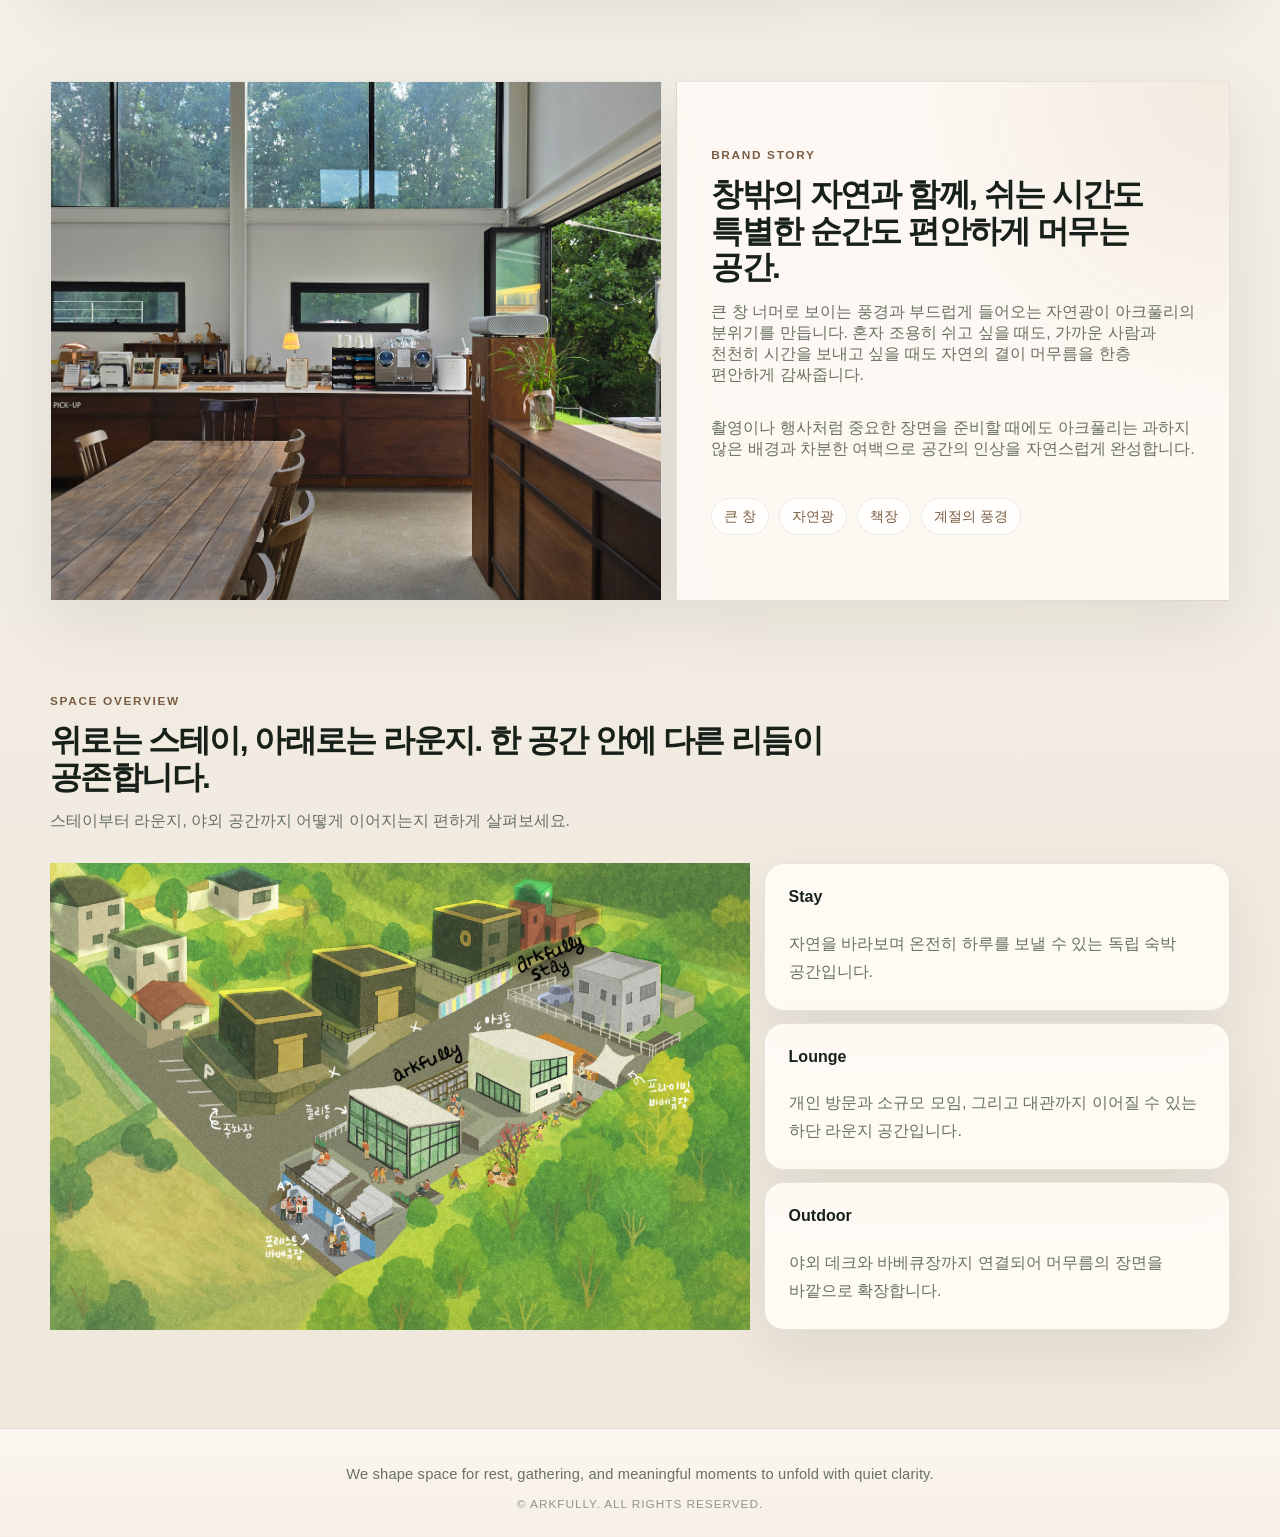
==== commit 16d721de: "Refine home and stay page layouts" ====
--- a/site/index.html
+++ b/site/index.html
@@ -3,6 +3,10 @@
 <head>
   <meta charset="UTF-8">
   <meta name="viewport" content="width=device-width, initial-scale=1.0">
+  <script>
+    window.__ARKFULLY_CLEAN_URL__ = { canonicalPath: "." };
+  </script>
+  <script src="clean-url.js"></script>
   <title>Arkfully | 머무름이 장면이 되는 곤지암의 Stay & Lounge</title>
   <meta name="description" content="아크풀리는 광주 곤지암의 자연 속에서 스테이, 라운지 방문, 촬영과 행사 대관까지 한 공간 안에서 이어지는 스테이 앤 라운지입니다.">
   <link rel="preconnect" href="https://cdn.jsdelivr.net">
@@ -12,14 +16,14 @@
 <body>
   <header class="site-header">
     <div class="shell nav-wrap">
-      <a class="brand" href="index.html">
+      <a class="brand" href=".">
         <img src="assets/images/logo-brown.png" alt="arkfully logo">
       </a>
       <nav class="main-nav">
-        <a href="stay.html">Stay</a>
-        <a href="lounge.html">Lounge</a>
-        <a href="events.html">Private Events</a>
-        <a href="reservation.html">Reservation</a>
+        <a href="stay">Stay</a>
+        <a href="lounge">Lounge</a>
+        <a href="events">Private Events</a>
+        <a href="reservation">Reservation</a>
       </nav>
     </div>
   </header>
@@ -51,7 +55,7 @@
       <div class="shell">
         <div class="section-head short">
           <span class="section-kicker">Programs</span>
-          <h2>이용 목적에 맞는 페이지부터 바로 살펴보세요.</h2>
+          <h2>머무는 방식에 따라, 원하는 공간부터 편하게 둘러보세요.</h2>
         </div>
 
         <div class="card-grid three home-experience-grid">
@@ -63,7 +67,7 @@
               <span>Stay</span>
               <h3>온전히 머무는 하루</h3>
               <p>독서와 사색, 대화와 휴식이 자연스럽게 이어지는 한 채의 숙박 공간입니다.</p>
-              <a href="stay.html">스테이 자세히 보기</a>
+              <a href="stay">스테이 자세히 보기</a>
             </div>
           </article>
 
@@ -75,7 +79,7 @@
               <span>Lounge</span>
               <h3>가볍게 머무는 방문</h3>
               <p>큰 창과 긴 테이블, 책장과 자연광이 만드는 분위기를 대관 없는 날 편하게 경험할 수 있습니다.</p>
-              <a href="lounge.html">라운지 이용 안내</a>
+              <a href="lounge">라운지 이용 안내</a>
             </div>
           </article>
 
@@ -87,7 +91,7 @@
               <span>Private Events</span>
               <h3>촬영과 행사를 위한 대관</h3>
               <p>촬영, 워크숍, 돌잔치, 스몰웨딩처럼 장면과 분위기가 중요한 시간을 위한 대관 안내입니다.</p>
-              <a href="events.html">이벤트 페이지 보기</a>
+              <a href="events">이벤트 페이지 보기</a>
             </div>
           </article>
         </div>
@@ -101,20 +105,21 @@
         </article>
         <article class="editorial-card editorial-card-copy">
           <span class="section-kicker">Brand Story</span>
-          <h2>조용히 쉬고 싶은 날에도, 중요한 시간을 준비하는 순간에도 어울리는 공간.</h2>
+          <h2>창밖의 자연과 함께, 쉬는 시간도 특별한 순간도 편안하게 머무는 공간.</h2>
           <p>
-            혼자 조용히 읽고 쉬고 싶을 때, 가까운 사람과 천천히 대화하고 싶을 때,
-            촬영이나 행사처럼 중요한 장면을 준비할 때에도 아크풀리는 과하지 않은 배경과 결을 더합니다.
+            큰 창 너머로 보이는 풍경과 부드럽게 들어오는 자연광이 아크풀리의 분위기를 만듭니다.
+            혼자 조용히 쉬고 싶을 때도, 가까운 사람과 천천히 시간을 보내고 싶을 때도
+            자연의 결이 머무름을 한층 편안하게 감싸줍니다.
           </p>
           <p>
-            위로는 스테이, 아래로는 라운지, 그리고 바깥으로는 확장되는 외부 공간까지.
-            각 장소 안에 다른 리듬이 공존하지만 전체의 인상은 하나로 이어집니다.
+            촬영이나 행사처럼 중요한 장면을 준비할 때에도 아크풀리는 과하지 않은 배경과 차분한 여백으로
+            공간의 인상을 자연스럽게 완성합니다.
           </p>
           <div class="tag-row tag-row-neutral">
             <span>큰 창</span>
+            <span>자연광</span>
             <span>책장</span>
-            <span>차분한 여백</span>
-            <span>프라이빗한 결</span>
+            <span>계절의 풍경</span>
           </div>
         </article>
       </div>
@@ -125,7 +130,7 @@
         <div class="section-head short">
           <span class="section-kicker">Space Overview</span>
           <h2>위로는 스테이, 아래로는 라운지. 한 공간 안에 다른 리듬이 공존합니다.</h2>
-          <p>스테이와 라운지, 야외 공간이 어떻게 이어지는지 한눈에 볼 수 있습니다.</p>
+          <p>스테이부터 라운지, 야외 공간까지 어떻게 이어지는지 편하게 살펴보세요.</p>
         </div>
         <div class="overview-grid overview-grid-wide">
           <article class="overview-visual">
--- a/site/styles.css
+++ b/site/styles.css
@@ -576,6 +576,27 @@
   object-position: center center;
 }
 
+.stay-editorial-grid {
+  align-items: stretch;
+}
+
+.stay-page-hero-grid,
+.stay-editorial-grid {
+  grid-template-columns: repeat(2, minmax(0, 1fr));
+  gap: 18px;
+}
+
+.stay-story-image {
+  min-height: 0;
+  height: auto;
+}
+
+.stay-story-image img {
+  width: 100%;
+  height: auto;
+  object-fit: contain;
+}
+
 .editorial-card-copy {
   padding: 34px;
   display: flex;
@@ -690,6 +711,31 @@
 .gallery-tile-wide img {
   height: 100%;
   min-height: 506px;
+}
+
+.stay-gallery-grid .gallery-tile,
+.stay-gallery-grid .gallery-tile-wide {
+  background: rgba(244, 237, 227, 0.96);
+}
+
+.stay-gallery-grid {
+  display: grid;
+  grid-template-columns: repeat(3, minmax(0, 1fr));
+  grid-template-rows: repeat(3, minmax(0, 1fr));
+  gap: 6px;
+  aspect-ratio: 3 / 2;
+}
+
+.stay-gallery-grid .gallery-tile-wide {
+  grid-column: span 2;
+  grid-row: span 2;
+}
+
+.stay-gallery-grid .gallery-tile img,
+.stay-gallery-grid .gallery-tile-wide img {
+  height: 100%;
+  min-height: 0;
+  object-fit: cover;
 }
 
 .gallery-caption {
@@ -789,6 +835,16 @@
   background: rgba(255, 251, 246, 0.9);
 }
 
+.stay-hero-frame {
+  min-height: 0;
+  height: auto;
+}
+
+.stay-hero-frame img {
+  height: auto;
+  object-fit: contain;
+}
+
 @media (max-width: 1080px) {
   .hero-grid,
   .split-intro,
@@ -830,6 +886,7 @@
   .gallery-tile-wide img {
     min-height: 360px;
   }
+
 }
 
 @media (max-width: 760px) {
@@ -881,6 +938,28 @@
 
   .gallery-tile-wide {
     grid-column: auto;
+  }
+
+  .stay-gallery-grid .gallery-tile-wide {
+    grid-column: auto;
+    grid-row: auto;
+  }
+
+  .stay-gallery-grid {
+    grid-template-columns: 1fr;
+    grid-template-rows: none;
+    aspect-ratio: auto;
+    gap: 8px;
+  }
+
+  .stay-gallery-grid .gallery-tile,
+  .stay-gallery-grid .gallery-tile-wide {
+    aspect-ratio: 3 / 2;
+  }
+
+  .stay-gallery-grid .gallery-tile img,
+  .stay-gallery-grid .gallery-tile-wide img {
+    height: 100%;
   }
 
   .gallery-card img,
@@ -905,6 +984,16 @@
   .hero-metrics article {
     padding: 20px;
   }
+
+  .stay-hero-frame {
+    height: auto;
+  }
+
+  .editorial-card-image.stay-story-image {
+    height: 320px;
+    min-height: 0;
+  }
+
 }
 
 .home-hero {
@@ -1148,7 +1237,8 @@
 }
 
 .home-experience-media {
-  min-height: 240px;
+  height: 240px;
+  overflow: hidden;
 }
 
 .home-experience-media img {
@@ -1396,7 +1486,7 @@
   }
 
   .home-experience-media {
-    min-height: 208px;
+    height: 208px;
   }
 
   .home-hero-note {
